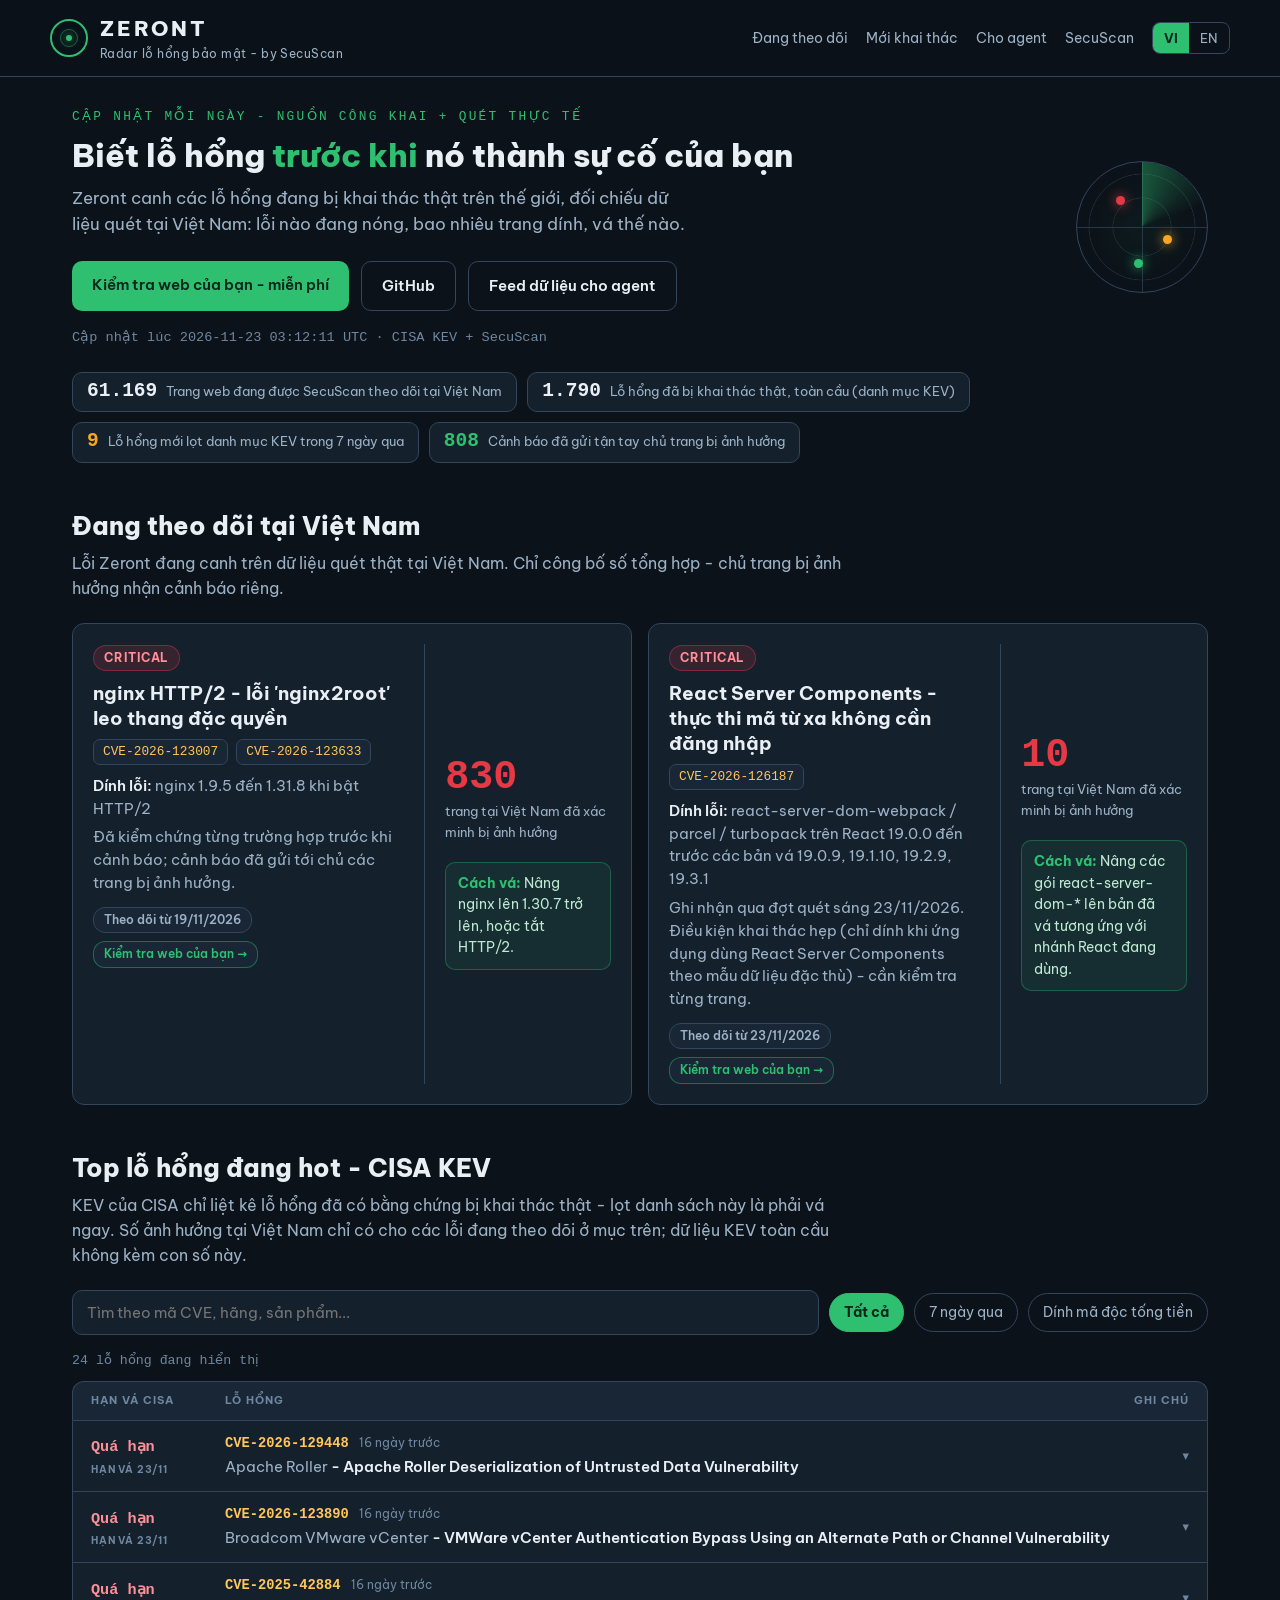
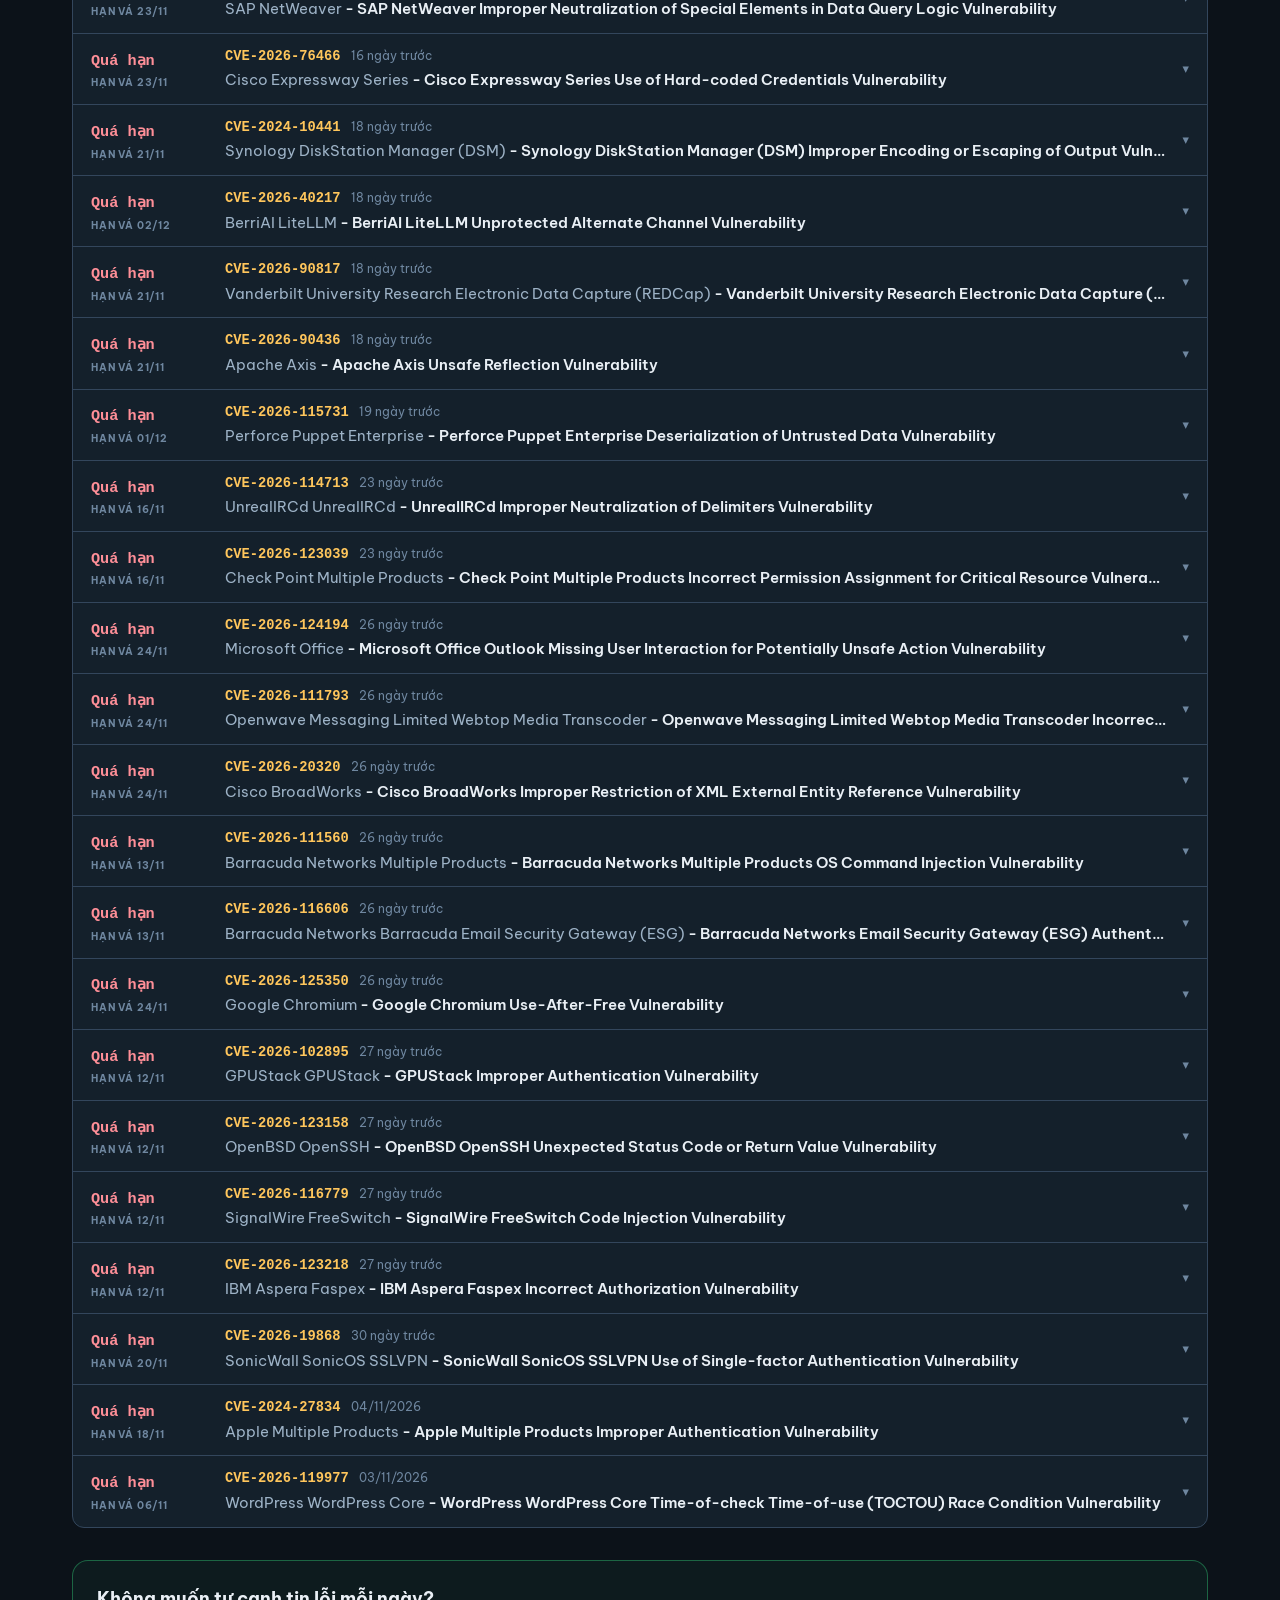
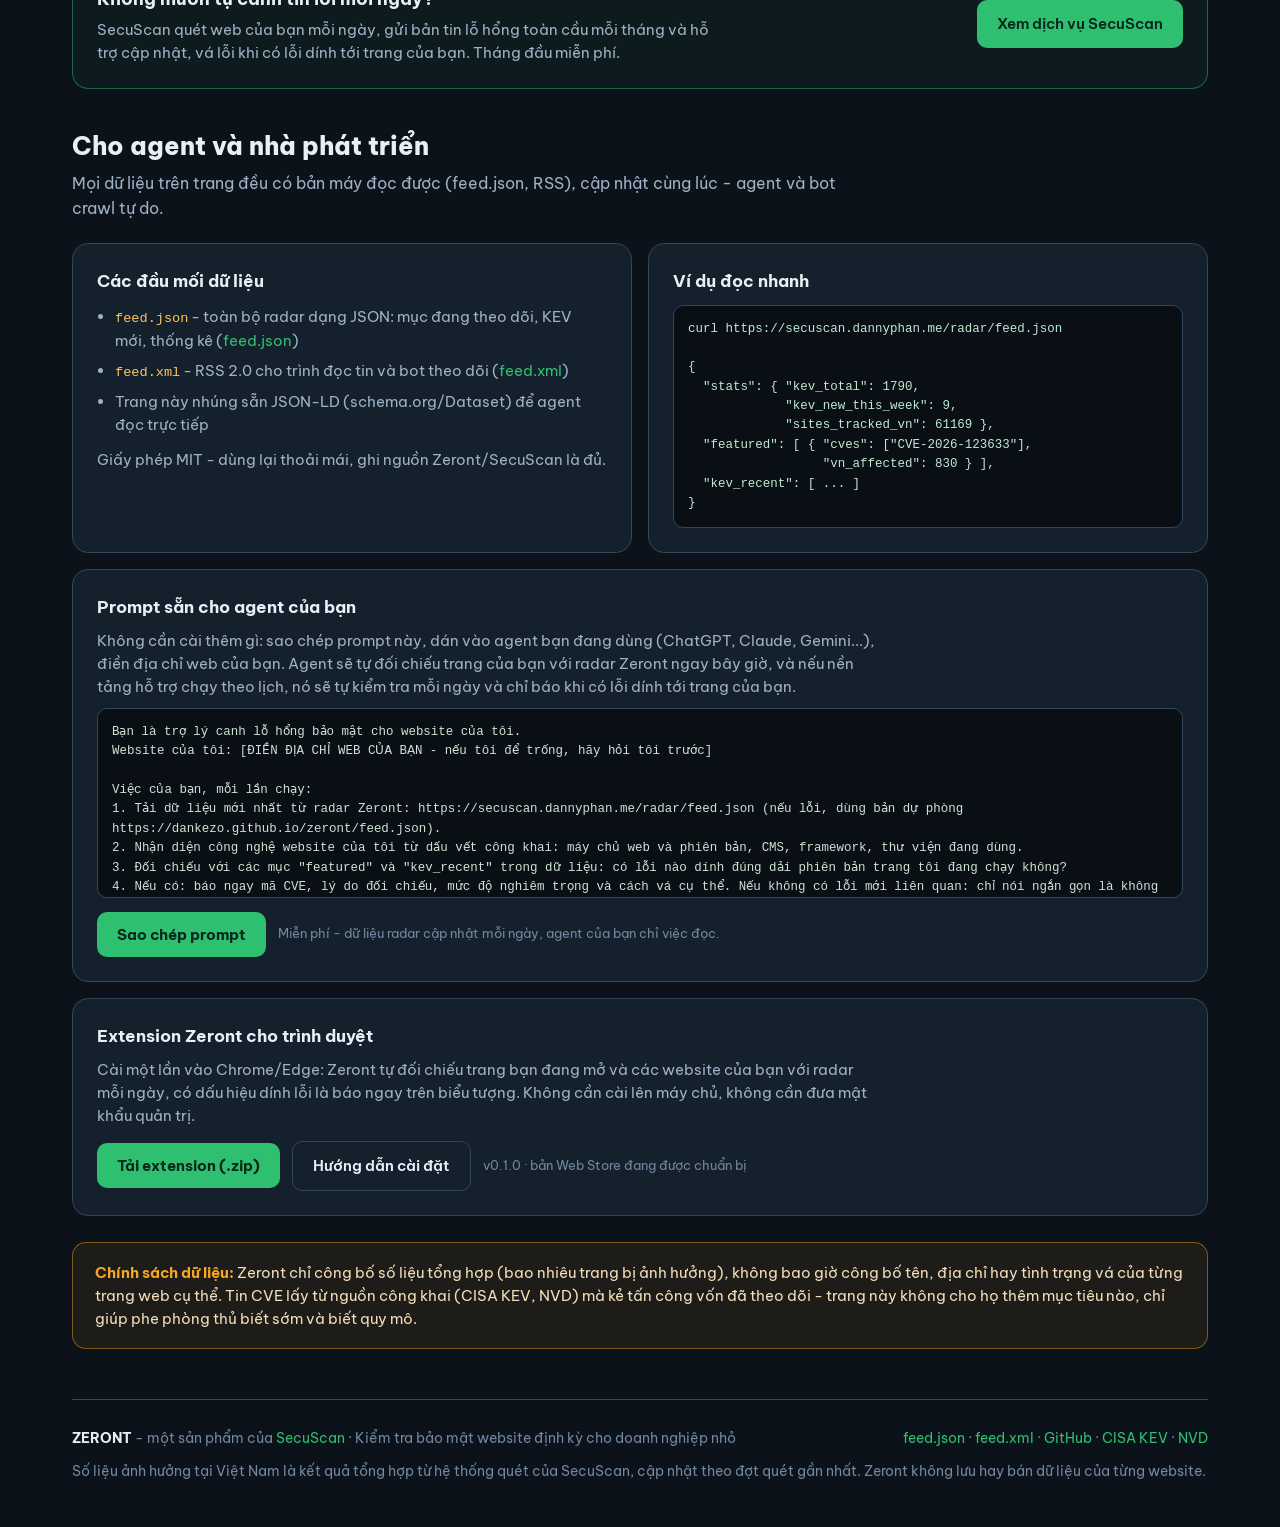
==== index.html @ d928e86e "Radar v3 (security-console redesign): slim hero + stat chips, KEV as one panel table with CISA due-d" ====
<!DOCTYPE html>
<html lang="vi">
<head>
<meta charset="UTF-8">
<meta name="viewport" content="width=device-width, initial-scale=1.0">
<title>Zeront - Radar lỗ hổng bảo mật | SecuScan</title>
<meta name="description" content="Radar lỗ hổng bảo mật: lỗi mới đang bị khai thác trên thế giới (CISA KEV), các lỗi đang theo dõi tại Việt Nam kèm số liệu ảnh hưởng tổng hợp và cách vá. Cập nhật hằng ngày.">
<link rel="alternate" type="application/json" title="Zeront feed (JSON)" href="feed.json">
<link rel="alternate" type="application/rss+xml" title="Zeront feed (RSS)" href="feed.xml">
<link rel="preconnect" href="https://fonts.googleapis.com">
<link href="https://fonts.googleapis.com/css2?family=Be+Vietnam+Pro:wght@400;500;600;700;800&display=swap" rel="stylesheet">
<script type="application/ld+json">
{"@context":"https://schema.org","@type":"Dataset","name":"Zeront Vulnerability Radar Feed","description":"Daily vulnerability radar: newly catalogued exploited vulnerabilities (CISA KEV) plus flaws tracked in Vietnam with aggregate-only impact figures. Individual websites are never named.","creator":{"@type":"Organization","name":"SecuScan","url":"https://secuscan.dannyphan.me/"},"distribution":[{"@type":"DataDownload","encodingFormat":"application/json","contentUrl":"feed.json"},{"@type":"DataDownload","encodingFormat":"application/rss+xml","contentUrl":"feed.xml"}],"license":"https://opensource.org/licenses/MIT"}
</script>
<style>
:root{
  --bg:#0c1219; --panel:#14202b; --panel2:#182635; --line:#33465c;
  --txt:#e9eff5; --mut:#9db2c6; --dim:#6f87a0;
  --green:#2fbf71; --amber:#f5a623; --red:#e63946;
  --mono:ui-monospace,'SF Mono',Consolas,monospace;
}
*{margin:0;padding:0;box-sizing:border-box}
html{scroll-behavior:smooth}
body{background:var(--bg);color:var(--txt);font-family:'Be Vietnam Pro',system-ui,sans-serif;line-height:1.55;-webkit-font-smoothing:antialiased}
a{color:var(--green);text-decoration:none}
a:hover{text-decoration:underline}
.wrap{max-width:1180px;margin:0 auto;padding:0 22px}
.mono{font-family:var(--mono)}

/* header */
header{border-bottom:1px solid var(--line);position:sticky;top:0;background:rgba(12,18,25,.92);backdrop-filter:blur(8px);z-index:20}
.hd{display:flex;align-items:center;justify-content:space-between;gap:16px;padding:13px 0}
.brand{display:flex;align-items:center;gap:12px;color:var(--txt)}
.brand:hover{text-decoration:none}
.mark{width:38px;height:38px;border-radius:50%;border:2px solid var(--green);position:relative;flex:none}
.mark::before{content:'';position:absolute;inset:8px;border:1px solid rgba(47,191,113,.45);border-radius:50%}
.mark::after{content:'';position:absolute;left:50%;top:50%;width:6px;height:6px;margin:-3px;border-radius:50%;background:var(--green);box-shadow:0 0 10px var(--green)}
.brand b{font-size:1.3rem;letter-spacing:.14em;font-weight:800}
.brand small{display:block;color:var(--mut);font-size:.72rem;letter-spacing:.04em}
.hd nav{display:flex;align-items:center;gap:18px;font-size:.9rem}
.hd nav a{color:var(--mut)}
.hd nav a:hover{color:var(--txt)}
.lang{display:flex;border:1px solid var(--line);border-radius:8px;overflow:hidden}
.lang button{background:transparent;border:0;color:var(--mut);font:inherit;font-size:.82rem;padding:5px 11px;cursor:pointer}
.lang button.on{background:var(--green);color:#06281a;font-weight:700}

/* hero */
.hero{display:grid;grid-template-columns:1.55fr auto;gap:34px;align-items:center;padding:30px 0 20px}
.kick{color:var(--green);font-family:var(--mono);font-size:.8rem;letter-spacing:.18em;text-transform:uppercase}
.hero h1{font-size:2rem;line-height:1.18;font-weight:800;margin:10px 0 10px}
.hero h1 .hl{color:var(--green)}
.hero p.sub{color:var(--mut);font-size:1.06rem;max-width:56ch}
.upd{margin-top:16px;color:var(--dim);font-size:.85rem;font-family:var(--mono)}
.cta{display:flex;gap:12px;margin-top:24px;flex-wrap:wrap}
.btn{display:inline-block;padding:12px 20px;border-radius:10px;font-weight:600;font-size:.95rem}
.btn.g{background:var(--green);color:#06281a}
.btn.o{border:1px solid var(--line);color:var(--txt)}
.btn:hover{text-decoration:none;filter:brightness(1.08)}
.radarbox{display:flex;justify-content:center}
.radar{width:132px;height:132px;border-radius:50%;border:1px solid var(--line);position:relative;background:
  radial-gradient(circle,transparent 31%,rgba(51,70,92,.55) 31.5%,transparent 32.5%),
  radial-gradient(circle,transparent 57%,rgba(51,70,92,.55) 57.5%,transparent 58.5%),
  radial-gradient(circle,rgba(47,191,113,.05),transparent 70%);overflow:hidden}
.radar::before{content:'';position:absolute;left:50%;top:0;bottom:0;width:1px;background:rgba(51,70,92,.7)}
.radar::after{content:'';position:absolute;top:50%;left:0;right:0;height:1px;background:rgba(51,70,92,.7)}
.sweep{position:absolute;inset:0;border-radius:50%;background:conic-gradient(from 0deg,rgba(47,191,113,.4),transparent 70deg);animation:spin 5.5s linear infinite}
@keyframes spin{to{transform:rotate(360deg)}}
.blip{position:absolute;width:9px;height:9px;border-radius:50%;background:var(--red);box-shadow:0 0 12px var(--red);animation:pulse 2.6s ease-in-out infinite}
.blip.b2{background:var(--amber);box-shadow:0 0 12px var(--amber);animation-delay:.8s}
.blip.b3{background:var(--green);box-shadow:0 0 12px var(--green);animation-delay:1.6s}
@keyframes pulse{0%,100%{opacity:.35}50%{opacity:1}}
@media (prefers-reduced-motion:reduce){.sweep,.blip{animation:none}}

/* stats */
.stats{display:flex;flex-wrap:wrap;gap:10px;padding:4px 0 6px}
.stat{background:var(--panel);border:1px solid var(--line);border-radius:10px;padding:9px 14px;display:flex;align-items:baseline;gap:9px}
.stat .n{font-family:var(--mono);font-size:1.22rem;font-weight:700;line-height:1}
.stat .l{color:var(--mut);font-size:.83rem}
.stat.hot .n{color:var(--red)} .stat.warn .n{color:var(--amber)} .stat.ok .n{color:var(--green)}

/* sections */
section{padding:38px 0 6px}
h2{font-size:1.55rem;font-weight:800;margin-bottom:6px}
.secsub{color:var(--mut);margin-bottom:22px;max-width:72ch}

/* featured cards */
.cards{display:grid;grid-template-columns:1fr 1fr;gap:16px}
.card{background:var(--panel);border:1px solid var(--line);border-radius:12px;padding:20px;display:grid;grid-template-columns:1.5fr .9fr;gap:20px}
.sev{display:inline-block;font-size:.72rem;font-weight:700;letter-spacing:.08em;text-transform:uppercase;padding:3px 10px;border-radius:20px;background:rgba(230,57,70,.16);color:#ff8f98;border:1px solid rgba(230,57,70,.4)}
.card h3{font-size:1.16rem;line-height:1.35;margin:10px 0 8px}
.cves{display:flex;gap:8px;flex-wrap:wrap;margin-bottom:10px}
.cves a{font-family:var(--mono);font-size:.8rem;background:var(--panel2);border:1px solid var(--line);padding:2px 9px;border-radius:7px;color:#ffc65c}
.card p{color:var(--mut);font-size:.92rem}
.card p b{color:var(--txt);font-weight:600}
.card .side{border-left:1px solid var(--line);padding-left:20px;display:flex;flex-direction:column;justify-content:center;gap:4px}
.card .big{font-family:var(--mono);font-size:2.5rem;font-weight:700;color:var(--red);line-height:1}
.card .biglab{color:var(--mut);font-size:.84rem}
.fixbox{margin-top:14px;background:rgba(47,191,113,.09);border:1px solid rgba(47,191,113,.35);border-radius:10px;padding:10px 12px;font-size:.87rem;color:#bfe9d2}
.fixbox b{color:var(--green)}

/* kev list */
.controls{display:flex;gap:10px;flex-wrap:wrap;align-items:center;margin-bottom:16px}
.controls input{flex:1;min-width:210px;background:var(--panel);border:1px solid var(--line);border-radius:10px;color:var(--txt);font:inherit;font-size:.93rem;padding:10px 14px}
.chip{border:1px solid var(--line);background:transparent;color:var(--mut);font:inherit;font-size:.85rem;padding:8px 14px;border-radius:20px;cursor:pointer}
.chip.on{background:var(--green);color:#06281a;border-color:var(--green);font-weight:700}
.rows{border:1px solid var(--line);border-radius:12px;overflow:hidden;background:var(--panel)}
.thead{display:grid;grid-template-columns:118px minmax(0,1fr) auto;gap:16px;padding:10px 18px;background:var(--panel2);border:1px solid var(--line);border-bottom:0;border-radius:12px 12px 0 0;color:var(--dim);font-size:.7rem;font-weight:700;letter-spacing:.09em;text-transform:uppercase}
.thead span{white-space:nowrap}
.thead + .rows{border-radius:0 0 12px 12px}
.row{padding:12px 18px;display:grid;grid-template-columns:118px minmax(0,1fr) auto;gap:16px;align-items:center;border-top:1px solid var(--line);cursor:pointer}
.row:first-child{border-top:0}
.row:hover{background:rgba(47,191,113,.03)}
.row.rw{box-shadow:inset 3px 0 0 var(--red)}
.urg{min-width:0}
.urg .d{font-family:var(--mono);font-weight:700;font-size:.95rem;white-space:nowrap;color:var(--mut)}
.urg .t{font-size:.64rem;font-weight:700;letter-spacing:.08em;text-transform:uppercase;color:var(--dim);margin-top:2px;white-space:nowrap}
.urg.over .d{color:#ff8f98}
.urg.soon .d{color:var(--amber)}
.row .main{min-width:0}
.row .idrow{display:flex;gap:10px;align-items:baseline}
.row .cid{font-family:var(--mono);font-weight:700;color:#ffc65c;font-size:.86rem;white-space:nowrap;text-decoration:none}
.row .cid:hover{text-decoration:underline}
.row .rel{color:var(--dim);font-size:.78rem;white-space:nowrap}
.row .name{color:var(--txt);font-size:.96rem;font-weight:600;white-space:nowrap;overflow:hidden;text-overflow:ellipsis;min-width:0;margin-top:1px}
.row .name .ven{color:var(--mut);font-weight:400}
.row .meta{text-align:right;font-size:.8rem;color:var(--mut);display:flex;gap:6px;align-items:center;justify-content:flex-end;flex-wrap:nowrap}
.chev{color:var(--dim);font-size:.8rem;transition:transform .18s}
.row.open .chev{transform:rotate(180deg)}
.row .det{display:none;grid-column:1/-1;border-top:1px dashed var(--line);padding:12px 0 4px;cursor:default}
.row.open .det{display:block}
.row .det p{color:var(--mut);font-size:.9rem;max-width:88ch}
.row .det .why{margin-top:8px;color:#f3ddba;font-size:.86rem}
.row .det .acts{margin-top:10px;display:flex;gap:10px;flex-wrap:wrap}
.srcbtn{display:inline-block;border:1px solid var(--line);border-radius:8px;padding:6px 12px;font-size:.83rem;color:var(--txt)}
.srcbtn:hover{border-color:var(--green);text-decoration:none}
.count{color:var(--dim);font-size:.83rem;font-family:var(--mono);margin:0 0 10px}
.cardmeta{display:flex;gap:8px;flex-wrap:wrap;margin-top:12px;align-items:center}
.tchip{font-size:.74rem;font-weight:600;padding:3px 10px;border-radius:12px;border:1px solid var(--line);color:var(--mut);background:var(--panel2)}
a.tchip{color:var(--green);border-color:rgba(47,191,113,.45);text-decoration:none}
a.tchip:hover{background:rgba(47,191,113,.1)}
.svc{margin-top:26px;border:1px solid rgba(47,191,113,.45);background:rgba(47,191,113,.06);border-radius:16px;padding:24px;display:flex;gap:20px;align-items:center;justify-content:space-between;flex-wrap:wrap}
.svc h3{font-size:1.1rem;margin-bottom:6px}
.svc p{color:var(--mut);font-size:.93rem;max-width:62ch}
.bdg{font-size:.7rem;font-weight:700;letter-spacing:.05em;padding:2px 8px;border-radius:12px;text-transform:uppercase}
.bdg.rw{background:rgba(230,57,70,.16);color:#ff8f98;border:1px solid rgba(230,57,70,.4)}
.bdg.due{background:var(--panel2);border:1px solid var(--line);color:var(--mut);font-family:var(--mono);text-transform:none;letter-spacing:0}
.empty{color:var(--dim);text-align:center;padding:26px;border:1px dashed var(--line);border-radius:12px}

/* agent section */
.agent{display:grid;grid-template-columns:1fr 1fr;gap:16px}
.agent>*{min-width:0}
.abox{background:var(--panel);border:1px solid var(--line);border-radius:16px;padding:24px;min-width:0}
.abox pre{max-width:100%}
.abox h3{font-size:1.08rem;margin-bottom:10px}
.abox p,.abox li{color:var(--mut);font-size:.93rem}
.abox ul{margin:10px 0 0 18px}
.abox li{margin-bottom:7px}
pre{background:#0a0f16;border:1px solid var(--line);border-radius:10px;padding:14px;font-family:var(--mono);font-size:.78rem;overflow-x:auto;color:#bfe9d2;margin-top:10px}
.ep{font-family:var(--mono);font-size:.85rem;color:#ffc65c}

.promptbox{margin-top:16px;background:var(--panel);border:1px solid var(--line);border-radius:16px;padding:24px}
.promptbox h3{font-size:1.08rem;margin-bottom:8px}
.promptbox p{color:var(--mut);font-size:.93rem;max-width:78ch}
.promptbox pre{max-height:190px;overflow-y:auto;white-space:pre-wrap;color:#cfe3d4}
.copyrow{display:flex;gap:12px;align-items:center;margin-top:14px;flex-wrap:wrap}
.copybtn{background:var(--green);color:#06281a;border:0;font:inherit;font-weight:700;font-size:.93rem;padding:11px 20px;border-radius:10px;cursor:pointer}
.copybtn:hover{filter:brightness(1.08)}
.copynote{color:var(--dim);font-size:.83rem}

.policy{margin-top:26px;border:1px solid rgba(245,166,35,.45);background:rgba(245,166,35,.07);border-radius:14px;padding:18px 22px;color:#f3ddba;font-size:.93rem}
.policy b{color:var(--amber)}

footer{border-top:1px solid var(--line);margin-top:44px;padding:28px 0 40px;color:var(--dim);font-size:.87rem}
.ft{display:flex;justify-content:space-between;gap:20px;flex-wrap:wrap}

@media (max-width:900px){
  .hero{grid-template-columns:1fr;padding-top:36px}
  .radarbox{order:-1}.radar{width:104px;height:104px}
  .hero h1{font-size:2rem}
  .stats{grid-template-columns:1fr 1fr}
  .cards{grid-template-columns:1fr}
  .card{grid-template-columns:1fr}
  .card .side{border-left:0;border-top:1px solid var(--line);padding:14px 0 0}
  .agent{grid-template-columns:1fr}
  .thead{display:none}
  .row{grid-template-columns:102px minmax(0,1fr);grid-template-areas:'urg main' 'urg meta' 'det det';row-gap:5px}
  .row .urg{grid-area:urg}
  .row .main{grid-area:main}
  .row .meta{grid-area:meta;justify-content:flex-start}
  .row .det{grid-area:det}
  .row .name{white-space:normal;display:-webkit-box;-webkit-line-clamp:2;-webkit-box-orient:vertical}
  .urg .d{font-size:.85rem}
  .svc{flex-direction:column;align-items:flex-start}
  .hd nav a{display:none}
  .hd nav{gap:0}
  .brand small{white-space:nowrap}
}
</style>
</head>
<body>
<header>
  <div class="wrap hd">
    <a class="brand" href="./"><span class="mark"></span><span><b>ZERONT</b><small data-vi="Radar lỗ hổng bảo mật - by SecuScan" data-en="Vulnerability radar - by SecuScan">Radar lỗ hổng bảo mật - by SecuScan</small></span></a>
    <nav>
      <a href="#tracked" data-vi="Đang theo dõi" data-en="Tracked">Đang theo dõi</a>
      <a href="#kev" data-vi="Mới khai thác" data-en="Newly exploited">Mới khai thác</a>
      <a href="#agents" class="hideS" data-vi="Cho agent" data-en="For agents">Cho agent</a>
      <a href="https://secuscan.dannyphan.me/" data-vi="SecuScan" data-en="SecuScan">SecuScan</a>
      <span class="lang"><button id="lv" class="on">VI</button><button id="le">EN</button></span>
    </nav>
  </div>
</header>

<div class="wrap">
  <div class="hero">
    <div>
      <div class="kick" data-vi="Cập nhật mỗi ngày - Nguồn công khai + quét thực tế" data-en="Updated daily - Public sources + real scans">Cập nhật mỗi ngày - Nguồn công khai + quét thực tế</div>
      <h1 data-vi="Biết lỗ hổng <span class='hl'>trước khi</span> nó thành sự cố của bạn" data-en="Know the flaw <span class='hl'>before</span> it becomes your incident">Biết lỗ hổng <span class="hl">trước khi</span> nó thành sự cố của bạn</h1>
      <p class="sub" data-vi="Zeront canh các lỗ hổng đang bị khai thác thật trên thế giới, đối chiếu dữ liệu quét tại Việt Nam: lỗi nào đang nóng, bao nhiêu trang dính, vá thế nào." data-en="Zeront watches vulnerabilities being exploited in the wild, cross-checked against scan data in Vietnam: which flaws are hot, how many sites are hit, and how to fix them.">Zeront canh các lỗ hổng đang bị khai thác thật trên thế giới, đối chiếu dữ liệu quét tại Việt Nam: lỗi nào đang nóng, bao nhiêu trang dính, vá thế nào.</p>
      <div class="cta">
        <a class="btn g" href="https://secuscan.dannyphan.me/#quickcheck" data-vi="Kiểm tra web của bạn - miễn phí" data-en="Check your website - free">Kiểm tra web của bạn - miễn phí</a>
        <a class="btn o" href="https://github.com/dankezo/zeront" target="_blank" rel="noopener">GitHub</a>
        <a class="btn o" href="#agents" data-vi="Feed dữ liệu cho agent" data-en="Data feed for agents">Feed dữ liệu cho agent</a>
      </div>
      <div class="upd" id="upd"></div>
    </div>
    <div class="radarbox"><div class="radar"><div class="sweep"></div><span class="blip" style="left:30%;top:26%"></span><span class="blip b2" style="left:66%;top:56%"></span><span class="blip b3" style="left:44%;top:74%"></span></div></div>
  </div>

  <div class="stats" id="stats"></div>

  <section id="tracked">
    <h2 data-vi="Đang theo dõi tại Việt Nam" data-en="Tracked in Vietnam">Đang theo dõi tại Việt Nam</h2>
    <p class="secsub" data-vi="Lỗi Zeront đang canh trên dữ liệu quét thật tại Việt Nam. Chỉ công bố số tổng hợp - chủ trang bị ảnh hưởng nhận cảnh báo riêng." data-en="Flaws watched against real scan data in Vietnam. Aggregates only - affected owners are warned privately.">Lỗi Zeront đang canh trên dữ liệu quét thật tại Việt Nam. Chỉ công bố số tổng hợp - chủ trang bị ảnh hưởng nhận cảnh báo riêng.</p>
    <div class="cards" id="cards"></div>
  </section>

  <section id="kev">
    <h2 data-vi="Top lỗ hổng đang hot - CISA KEV" data-en="Hot flaws right now - CISA KEV">Top lỗ hổng đang hot - CISA KEV</h2>
    <p class="secsub" data-vi="KEV của CISA chỉ liệt kê lỗ hổng đã có bằng chứng bị khai thác thật - lọt danh sách này là phải vá ngay. Số ảnh hưởng tại Việt Nam chỉ có cho các lỗi đang theo dõi ở mục trên; dữ liệu KEV toàn cầu không kèm con số này." data-en="CISA's KEV lists only flaws with proven in-the-wild exploitation - landing here means patch now. Vietnam impact counts exist only for the tracked flaws above; global KEV data carries no such figures.">KEV của CISA chỉ liệt kê lỗ hổng đã có bằng chứng bị khai thác thật - lọt danh sách này là phải vá ngay. Số ảnh hưởng tại Việt Nam chỉ có cho các lỗi đang theo dõi ở mục trên; dữ liệu KEV toàn cầu không kèm con số này.</p>
    <div class="controls">
      <input id="q" type="search" placeholder="Tìm theo mã CVE, hãng, sản phẩm...">
      <button class="chip on" data-f="all" data-vi="Tất cả" data-en="All">Tất cả</button>
      <button class="chip" data-f="week" data-vi="7 ngày qua" data-en="Last 7 days">7 ngày qua</button>
      <button class="chip" data-f="rw" data-vi="Dính mã độc tống tiền" data-en="Ransomware-linked">Dính mã độc tống tiền</button>
    </div>
    <div class="count" id="count"></div>
    <div class="thead"><span data-vi="Hạn vá CISA" data-en="CISA due">Hạn vá CISA</span><span data-vi="Lỗ hổng" data-en="Vulnerability">Lỗ hổng</span><span data-vi="Ghi chú" data-en="Notes">Ghi chú</span></div>
    <div class="rows" id="rows"></div>
  </section>

  <div class="svc">
    <div>
      <h3 data-vi="Không muốn tự canh tin lỗi mỗi ngày?" data-en="Rather not watch vuln news yourself?">Không muốn tự canh tin lỗi mỗi ngày?</h3>
      <p data-vi="SecuScan quét web của bạn mỗi ngày, gửi bản tin lỗ hổng toàn cầu mỗi tháng và hỗ trợ cập nhật, vá lỗi khi có lỗi dính tới trang của bạn. Tháng đầu miễn phí." data-en="SecuScan scans your site daily, sends a monthly global vulnerability digest, and helps you update and patch when a flaw matches your site. First month free.">SecuScan quét web của bạn mỗi ngày, gửi bản tin lỗ hổng toàn cầu mỗi tháng và hỗ trợ cập nhật, vá lỗi khi có lỗi dính tới trang của bạn. Tháng đầu miễn phí.</p>
    </div>
    <a class="btn g" href="https://secuscan.dannyphan.me/#pricing" data-vi="Xem dịch vụ SecuScan" data-en="See the SecuScan service">Xem dịch vụ SecuScan</a>
  </div>

  <section id="agents">
    <h2 data-vi="Cho agent và nhà phát triển" data-en="For agents and developers">Cho agent và nhà phát triển</h2>
    <p class="secsub" data-vi="Mọi dữ liệu trên trang đều có bản máy đọc được (feed.json, RSS), cập nhật cùng lúc - agent và bot crawl tự do." data-en="Everything here has a machine-readable twin (feed.json, RSS), refreshed at the same time - agents and bots may crawl freely.">Mọi dữ liệu trên trang đều có bản máy đọc được (feed.json, RSS), cập nhật cùng lúc - agent và bot crawl tự do.</p>
    <div class="agent">
      <div class="abox">
        <h3 data-vi="Các đầu mối dữ liệu" data-en="Endpoints">Các đầu mối dữ liệu</h3>
        <ul>
          <li><span class="ep">feed.json</span> - <span data-vi="toàn bộ radar dạng JSON: mục đang theo dõi, KEV mới, thống kê" data-en="the full radar as JSON: tracked items, new KEV entries, stats">toàn bộ radar dạng JSON: mục đang theo dõi, KEV mới, thống kê</span> (<a href="feed.json">feed.json</a>)</li>
          <li><span class="ep">feed.xml</span> - <span data-vi="RSS 2.0 cho trình đọc tin và bot theo dõi" data-en="RSS 2.0 for readers and monitoring bots">RSS 2.0 cho trình đọc tin và bot theo dõi</span> (<a href="feed.xml">feed.xml</a>)</li>
          <li><span data-vi="Trang này nhúng sẵn" data-en="This page embeds">Trang này nhúng sẵn</span> JSON-LD (schema.org/Dataset) <span data-vi="để agent đọc trực tiếp" data-en="for direct agent reading">để agent đọc trực tiếp</span></li>
        </ul>
        <p style="margin-top:12px" data-vi="Giấy phép MIT - dùng lại thoải mái, ghi nguồn Zeront/SecuScan là đủ." data-en="MIT licensed - reuse freely, crediting Zeront/SecuScan is enough.">Giấy phép MIT - dùng lại thoải mái, ghi nguồn Zeront/SecuScan là đủ.</p>
      </div>
      <div class="abox">
        <h3 data-vi="Ví dụ đọc nhanh" data-en="Quick example">Ví dụ đọc nhanh</h3>
        <pre>curl https://secuscan.dannyphan.me/radar/feed.json

{
  "stats": { "kev_total": 1790,
             "kev_new_this_week": 9,
             "sites_tracked_vn": 61169 },
  "featured": [ { "cves": ["CVE-2026-123633"],
                  "vn_affected": 830 } ],
  "kev_recent": [ ... ]
}</pre>
      </div>
    </div>
    <div class="promptbox">
      <h3 data-vi="Prompt sẵn cho agent của bạn" data-en="Ready-made prompt for your agent">Prompt sẵn cho agent của bạn</h3>
      <p data-vi="Không cần cài thêm gì: sao chép prompt này, dán vào agent bạn đang dùng (ChatGPT, Claude, Gemini...), điền địa chỉ web của bạn. Agent sẽ tự đối chiếu trang của bạn với radar Zeront ngay bây giờ, và nếu nền tảng hỗ trợ chạy theo lịch, nó sẽ tự kiểm tra mỗi ngày và chỉ báo khi có lỗi dính tới trang của bạn." data-en="Nothing to install: copy this prompt, paste it into the agent you already use (ChatGPT, Claude, Gemini...), and fill in your website address. The agent will check your site against the Zeront radar right away, and if its platform supports scheduling, it will re-check daily and only speak up when a flaw matches your site.">Không cần cài thêm gì: sao chép prompt này, dán vào agent bạn đang dùng (ChatGPT, Claude, Gemini...), điền địa chỉ web của bạn. Agent sẽ tự đối chiếu trang của bạn với radar Zeront ngay bây giờ, và nếu nền tảng hỗ trợ chạy theo lịch, nó sẽ tự kiểm tra mỗi ngày và chỉ báo khi có lỗi dính tới trang của bạn.</p>
      <pre id="promptPrev"></pre>
      <div class="copyrow">
        <button class="copybtn" id="copyBtn" data-vi="Sao chép prompt" data-en="Copy the prompt">Sao chép prompt</button>
        <span class="copynote" id="copyNote" data-vi="Miễn phí - dữ liệu radar cập nhật mỗi ngày, agent của bạn chỉ việc đọc." data-en="Free - the radar data updates daily, your agent just reads it.">Miễn phí - dữ liệu radar cập nhật mỗi ngày, agent của bạn chỉ việc đọc.</span>
      </div>
    </div>
    <div class="promptbox">
      <h3 data-vi="Extension Zeront cho trình duyệt" data-en="Zeront browser extension">Extension Zeront cho trình duyệt</h3>
      <p data-vi="Cài một lần vào Chrome/Edge: Zeront tự đối chiếu trang bạn đang mở và các website của bạn với radar mỗi ngày, có dấu hiệu dính lỗi là báo ngay trên biểu tượng. Không cần cài lên máy chủ, không cần đưa mật khẩu quản trị." data-en="Install once into Chrome/Edge: Zeront cross-checks the page you are viewing and your own websites against the radar daily, and badges its icon the moment something matches. Nothing to install on a server, no admin password needed.">Cài một lần vào Chrome/Edge: Zeront tự đối chiếu trang bạn đang mở và các website của bạn với radar mỗi ngày, có dấu hiệu dính lỗi là báo ngay trên biểu tượng. Không cần cài lên máy chủ, không cần đưa mật khẩu quản trị.</p>
      <div class="copyrow">
        <a class="copybtn" style="text-decoration:none" href="https://github.com/dankezo/zeront/releases/download/v0.1.0/zeront-extension-v0.1.0.zip" data-vi="Tải extension (.zip)" data-en="Download the extension (.zip)">Tải extension (.zip)</a>
        <a class="btn o" href="extension.html" data-vi="Hướng dẫn cài đặt" data-en="Install guide">Hướng dẫn cài đặt</a>
        <span class="copynote">v0.1.0 · <span data-vi="bản Web Store đang được chuẩn bị" data-en="Web Store listing in preparation">bản Web Store đang được chuẩn bị</span></span>
      </div>
    </div>
    <div class="policy"><b data-vi="Chính sách dữ liệu:" data-en="Data policy:">Chính sách dữ liệu:</b> <span data-vi="Zeront chỉ công bố số liệu tổng hợp (bao nhiêu trang bị ảnh hưởng), không bao giờ công bố tên, địa chỉ hay tình trạng vá của từng trang web cụ thể. Tin CVE lấy từ nguồn công khai (CISA KEV, NVD) mà kẻ tấn công vốn đã theo dõi - trang này không cho họ thêm mục tiêu nào, chỉ giúp phe phòng thủ biết sớm và biết quy mô." data-en="Zeront publishes aggregate figures only (how many sites are affected), never the name, address or patch status of any individual website. CVE intel comes from public sources (CISA KEV, NVD) that attackers already monitor - this page gives them no new targets, it only helps defenders learn earlier and know the scale.">Zeront chỉ công bố số liệu tổng hợp (bao nhiêu trang bị ảnh hưởng), không bao giờ công bố tên, địa chỉ hay tình trạng vá của từng trang web cụ thể. Tin CVE lấy từ nguồn công khai (CISA KEV, NVD) mà kẻ tấn công vốn đã theo dõi - trang này không cho họ thêm mục tiêu nào, chỉ giúp phe phòng thủ biết sớm và biết quy mô.</span></div>
  </section>

  <footer>
    <div class="ft">
      <div><b style="color:var(--txt)">ZERONT</b> - <span data-vi="một sản phẩm của" data-en="a product by">một sản phẩm của</span> <a href="https://secuscan.dannyphan.me/">SecuScan</a> · <span data-vi="Kiểm tra bảo mật website định kỳ cho doanh nghiệp nhỏ" data-en="Recurring website security checks for small businesses">Kiểm tra bảo mật website định kỳ cho doanh nghiệp nhỏ</span></div>
      <div><a href="feed.json">feed.json</a> · <a href="feed.xml">feed.xml</a> · <a href="https://github.com/dankezo/zeront" target="_blank" rel="noopener">GitHub</a> · <a href="https://www.cisa.gov/known-exploited-vulnerabilities-catalog" target="_blank" rel="noopener">CISA KEV</a> · <a href="https://nvd.nist.gov/" target="_blank" rel="noopener">NVD</a></div>
    </div>
    <div style="margin-top:12px" data-vi="Số liệu ảnh hưởng tại Việt Nam là kết quả tổng hợp từ hệ thống quét của SecuScan, cập nhật theo đợt quét gần nhất. Zeront không lưu hay bán dữ liệu của từng website." data-en="Vietnam impact figures are aggregates from SecuScan's scanning system, refreshed with the latest scan round. Zeront does not store or sell per-website data.">Số liệu ảnh hưởng tại Việt Nam là kết quả tổng hợp từ hệ thống quét của SecuScan, cập nhật theo đợt quét gần nhất. Zeront không lưu hay bán dữ liệu của từng website.</div>
  </footer>
</div>

<script src="data.js"></script>
<script>
var D = window.ZERONT_DATA || {stats:{},featured:[],kev_recent:[]};
var lang = 'vi';
var fmt = function(n){ return (n===null||n===undefined) ? '-' : Number(n).toLocaleString('vi-VN'); };
var T = {
  vi:{upd:'Cập nhật lúc', tracked:'trang tại Việt Nam đã xác minh bị ảnh hưởng', fix:'Cách vá:', stats:[
    ['sites_tracked_vn','Trang web đang được SecuScan theo dõi tại Việt Nam',''],
    ['kev_total','Lỗ hổng đã bị khai thác thật, toàn cầu (danh mục KEV)',''],
    ['kev_new_this_week','Lỗ hổng mới lọt danh mục KEV trong 7 ngày qua','warn'],
    ['warnings_sent','Cảnh báo đã gửi tận tay chủ trang bị ảnh hưởng','ok']],
    due:'Hạn vá (CISA)', rw:'Mã độc tống tiền', empty:'Không có mục nào khớp bộ lọc.', ph:'Tìm theo mã CVE, hãng, sản phẩm...', since:'Theo dõi từ', check:'Kiểm tra web của bạn', why:'Vì sao có trong danh sách: CISA xác nhận lỗ hổng này đã bị khai thác thật ngoài đời - không phải lỗi lý thuyết.', src:'Hồ sơ CVE đầy đủ', cnt:'{n} lỗ hổng đang hiển thị', dueT:'Hạn vá'},
  en:{upd:'Updated', tracked:'verified affected websites in Vietnam', fix:'Fix:', stats:[
    ['sites_tracked_vn','Websites tracked by SecuScan in Vietnam',''],
    ['kev_total','Vulnerabilities exploited in the wild, worldwide (KEV catalog)',''],
    ['kev_new_this_week','New KEV additions in the last 7 days','warn'],
    ['warnings_sent','Warnings delivered to affected site owners','ok']],
    due:'CISA due date', rw:'Ransomware', empty:'No entries match this filter.', ph:'Search by CVE id, vendor, product...', since:'Tracked since', check:'Check your website', why:'Why it is listed: CISA has confirmed this flaw is exploited in the wild - not a theoretical issue.', src:'Full CVE record', cnt:'Showing {n} flaws', dueT:'Due'}
};
function renderStats(){
  document.getElementById('stats').innerHTML = T[lang].stats.map(function(s){
    return '<div class="stat '+s[2]+'"><div class="n">'+fmt(D.stats[s[0]])+'</div><div class="l">'+s[1]+'</div></div>';
  }).join('');
}
function renderCards(){
  document.getElementById('cards').innerHTML = D.featured.map(function(f){
    var title = lang==='vi' ? f.title_vi : f.title_en;
    var aff = lang==='vi' ? f.affected_vi : f.affected_en;
    var st = lang==='vi' ? f.status_vi : f.status_en;
    var fx = lang==='vi' ? f.fix_vi : f.fix_en;
    var cves = f.cves.map(function(c){ return '<a href="https://www.cve.org/CVERecord?id='+c+'" target="_blank" rel="noopener">'+c+'</a>'; }).join('');
    var since = f.tracked_since ? f.tracked_since.split('-').reverse().join('/') : '';
    return '<article class="card"><div><span class="sev">'+f.severity+'</span><h3>'+title+'</h3><div class="cves">'+cves+'</div>'
      + '<p><b>'+(lang==='vi'?'Dính lỗi: ':'Affected: ')+'</b>'+aff+'</p><p style="margin-top:6px">'+st+'</p>'
      + '<div class="cardmeta"><span class="tchip">'+T[lang].since+' '+since+'</span><a class="tchip" href="https://secuscan.dannyphan.me/kiem-tra/">'+T[lang].check+' →</a></div></div>'
      + '<div class="side"><div class="big">'+fmt(f.vn_affected)+'</div><div class="biglab">'+T[lang].tracked+'</div>'
      + '<div class="fixbox"><b>'+T[lang].fix+'</b> '+fx+'</div></div></article>';
  }).join('');
}
var filter='all', query='';
function renderRows(){
  var weekAgo = new Date(Date.now()-7*864e5).toISOString().slice(0,10);
  var list = D.kev_recent.filter(function(v){
    if(filter==='week' && v.added < weekAgo) return false;
    if(filter==='rw' && v.ransomware!=='Known') return false;
    if(query){ var hay=(v.cve+' '+v.vendor+' '+v.product+' '+v.name).toLowerCase(); if(hay.indexOf(query)<0) return false; }
    return true;
  });
  document.getElementById('count').textContent = T[lang].cnt.replace('{n}', list.length);
  document.getElementById('rows').innerHTML = list.length ? list.map(function(v){
    var rw = v.ransomware==='Known' ? '<span class="bdg rw">'+T[lang].rw+'</span>' : '';
    var full = v.vendor+' '+v.product+' - '+v.name;
    var u = dueInfo(v.due);
    var desc = esc(v.desc || ''); if((v.desc || '').length >= 248) desc += '…';
    return '<div class="row'+(v.ransomware==='Known'?' rw':'')+'"><span class="urg '+u.cls+'"><span class="d">'+u.big+'</span><div class="t">'+T[lang].dueT+' '+u.dm+'</div></span>'
      + '<span class="main"><span class="idrow"><a class="cid" href="'+v.link+'" target="_blank" rel="noopener">'+v.cve+'</a><span class="rel">'+relTime(v.added)+'</span></span>'
      + '<div class="name" title="'+esc(full)+'"><span class="ven">'+esc(v.vendor+' '+v.product)+'</span> - '+esc(v.name)+'</div></span>'
      + '<span class="meta">'+rw+'<span class="chev">▾</span></span>'
      + '<span class="det"><p>'+desc+'</p><p class="why">'+T[lang].why+'</p>'
      + '<div class="acts"><a class="srcbtn" href="'+v.link+'" target="_blank" rel="noopener">'+T[lang].src+' ↗</a><span class="bdg due">'+T[lang].due+': '+v.due+'</span></div></span></div>';
  }).join('') : '<div class="empty">'+T[lang].empty+'</div>';
}
function esc(s){ return String(s == null ? '' : s).replace(/&/g,'&amp;').replace(/</g,'&lt;').replace(/"/g,'&quot;'); }
function dayDiff(iso){ var t = new Date(); var today = Date.UTC(t.getFullYear(), t.getMonth(), t.getDate()); var p = iso.split('-'); var d = Date.UTC(+p[0], +p[1]-1, +p[2]); return Math.round((d - today)/864e5); }
function relTime(iso){
  var n = -dayDiff(iso);
  if(n <= 0) return lang==='vi' ? 'hôm nay' : 'today';
  if(n === 1) return lang==='vi' ? 'hôm qua' : 'yesterday';
  if(n <= 30) return lang==='vi' ? n+' ngày trước' : n+' days ago';
  var p = iso.split('-'); return p[2]+'/'+p[1]+'/'+p[0];
}
function dueInfo(iso){
  var days = dayDiff(iso); var p = iso.split('-'); var dm = p[2]+'/'+p[1];
  if(days < 0) return { big: lang==='vi' ? 'Quá hạn' : 'Overdue', cls: 'over', dm: dm };
  if(days === 0) return { big: lang==='vi' ? 'Hôm nay' : 'Due today', cls: 'over', dm: dm };
  if(days <= 3) return { big: lang==='vi' ? 'Còn '+days+' ngày' : days+'d left', cls: 'soon', dm: dm };
  return { big: lang==='vi' ? 'Còn '+days+' ngày' : days+'d left', cls: '', dm: dm };
}
document.getElementById('rows').addEventListener('click', function(e){
  if(e.target.closest('a')) return;
  var row = e.target.closest('.row'); if(!row) return;
  var was = row.classList.contains('open');
  document.querySelectorAll('#rows .row.open').forEach(function(r){ r.classList.remove('open'); });
  if(!was) row.classList.add('open');
});
function renderUpd(){
  var g = (D.generated_at||'').replace('T',' ').replace('Z',' UTC');
  document.getElementById('upd').textContent = T[lang].upd + ' ' + g + ' · CISA KEV + SecuScan';
  document.getElementById('q').placeholder = T[lang].ph;
}
var PROMPTS = {
vi: [
'Bạn là trợ lý canh lỗ hổng bảo mật cho website của tôi.',
'Website của tôi: [ĐIỀN ĐỊA CHỈ WEB CỦA BẠN - nếu tôi để trống, hãy hỏi tôi trước]',
'',
'Việc của bạn, mỗi lần chạy:',
'1. Tải dữ liệu mới nhất từ radar Zeront: https://secuscan.dannyphan.me/radar/feed.json (nếu lỗi, dùng bản dự phòng https://dankezo.github.io/zeront/feed.json).',
'2. Nhận diện công nghệ website của tôi từ dấu vết công khai: máy chủ web và phiên bản, CMS, framework, thư viện đang dùng.',
'3. Đối chiếu với các mục "featured" và "kev_recent" trong dữ liệu: có lỗi nào dính đúng dải phiên bản trang tôi đang chạy không?',
'4. Nếu có: báo ngay mã CVE, lý do đối chiếu, mức độ nghiêm trọng và cách vá cụ thể. Nếu không có lỗi mới liên quan: chỉ nói ngắn gọn là không có gì mới.',
'5. Chỉ cảnh báo khi đối chiếu chắc chắn. Không suy đoán, không báo động giả.',
'',
'Ngay bây giờ: chạy kiểm tra lần đầu và báo kết quả cho tôi. Sau đó, nếu nền tảng của bạn hỗ trợ chạy theo lịch, hãy đề xuất đặt lịch kiểm tra mỗi ngày một lần vào buổi sáng, và chỉ làm phiền tôi khi có lỗi dính tới website của tôi.'
].join('\n'),
en: [
'You are the security-vulnerability watcher for my website.',
'My website: [FILL IN YOUR WEBSITE ADDRESS - if I leave this blank, ask me first]',
'',
'Your job, on every run:',
'1. Fetch the latest data from the Zeront radar: https://secuscan.dannyphan.me/radar/feed.json (fallback: https://dankezo.github.io/zeront/feed.json).',
'2. Identify my website technology from public fingerprints: web server and version, CMS, frameworks, libraries in use.',
'3. Cross-check the "featured" and "kev_recent" items in the data: does any flaw affect the exact version range my site runs?',
'4. If yes: report the CVE id, the matching evidence, severity, and the concrete fix. If nothing new matches: say briefly that there is nothing new.',
'5. Warn only on a confident match. No guessing, no false alarms.',
'',
'Right now: run the first check and report back. Afterwards, if your platform supports scheduled runs, propose a daily morning check and only interrupt me when a flaw matches my website.'
].join('\n')};
function renderPrompt(){ document.getElementById('promptPrev').textContent = PROMPTS[lang]; }
document.getElementById('copyBtn').addEventListener('click', function(){
  var btn = document.getElementById('copyBtn');
  var done = function(){ var old = btn.textContent; btn.textContent = (lang==='vi' ? 'Đã sao chép' : 'Copied'); setTimeout(function(){ btn.textContent = old; }, 2000); };
  if (navigator.clipboard && navigator.clipboard.writeText) { navigator.clipboard.writeText(PROMPTS[lang]).then(done).catch(function(){ fallbackCopy(); done(); }); }
  else { fallbackCopy(); done(); }
  function fallbackCopy(){
    var ta = document.createElement('textarea');
    ta.value = PROMPTS[lang]; ta.style.position = 'fixed'; ta.style.opacity = '0';
    document.body.appendChild(ta); ta.select();
    try { document.execCommand('copy'); } catch(e) {}
    document.body.removeChild(ta);
  }
});
function renderAll(){ renderStats(); renderCards(); renderRows(); renderUpd(); renderPrompt(); }
document.querySelectorAll('.chip').forEach(function(c){
  c.addEventListener('click', function(){
    document.querySelectorAll('.chip').forEach(function(x){x.classList.remove('on');});
    c.classList.add('on'); filter=c.dataset.f; renderRows();
  });
});
document.getElementById('q').addEventListener('input', function(e){ query=e.target.value.toLowerCase(); renderRows(); });
function setLang(l){
  lang=l;
  document.getElementById('lv').classList.toggle('on', l==='vi');
  document.getElementById('le').classList.toggle('on', l==='en');
  document.querySelectorAll('[data-vi]').forEach(function(el){
    el.innerHTML = l==='vi' ? el.dataset.vi : el.dataset.en;
  });
  document.documentElement.lang = l;
  renderAll();
}
document.getElementById('lv').addEventListener('click', function(){ setLang('vi'); });
document.getElementById('le').addEventListener('click', function(){ setLang('en'); });
renderAll();
</script>
</body>
</html>
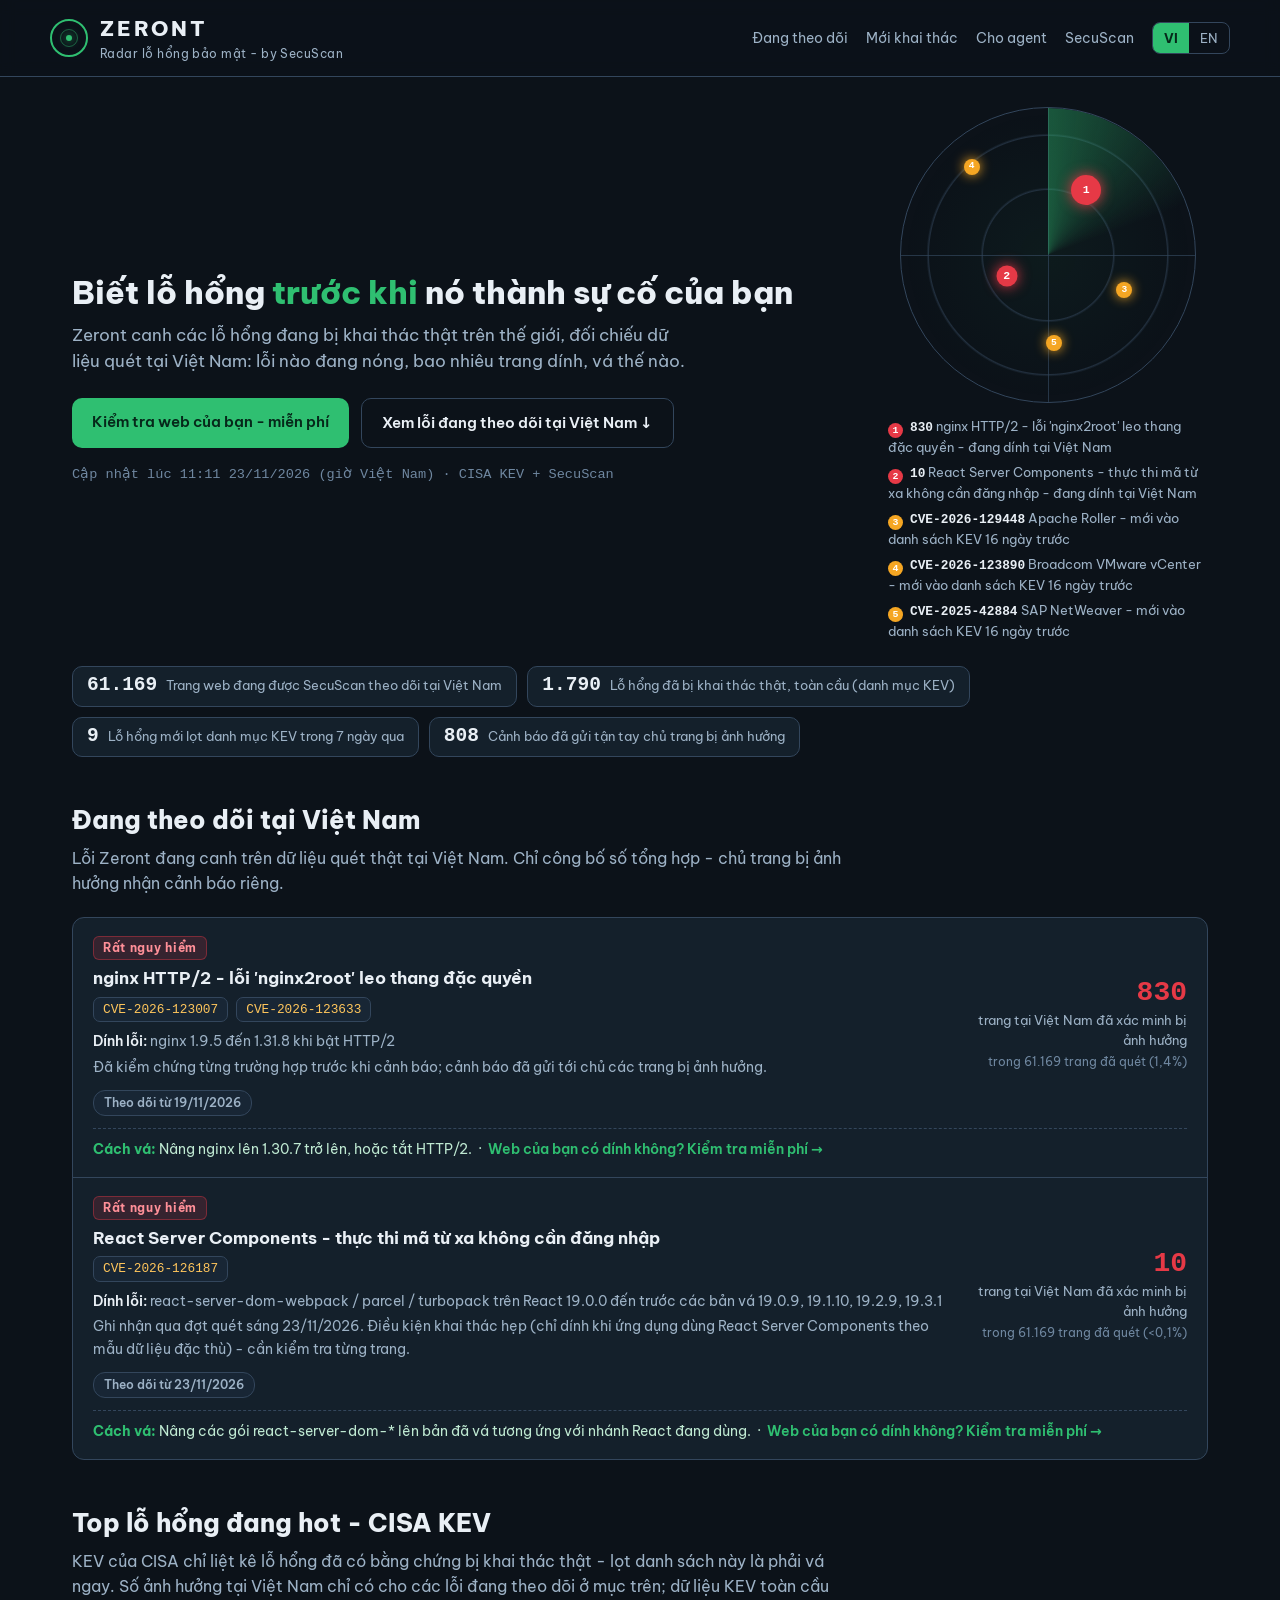
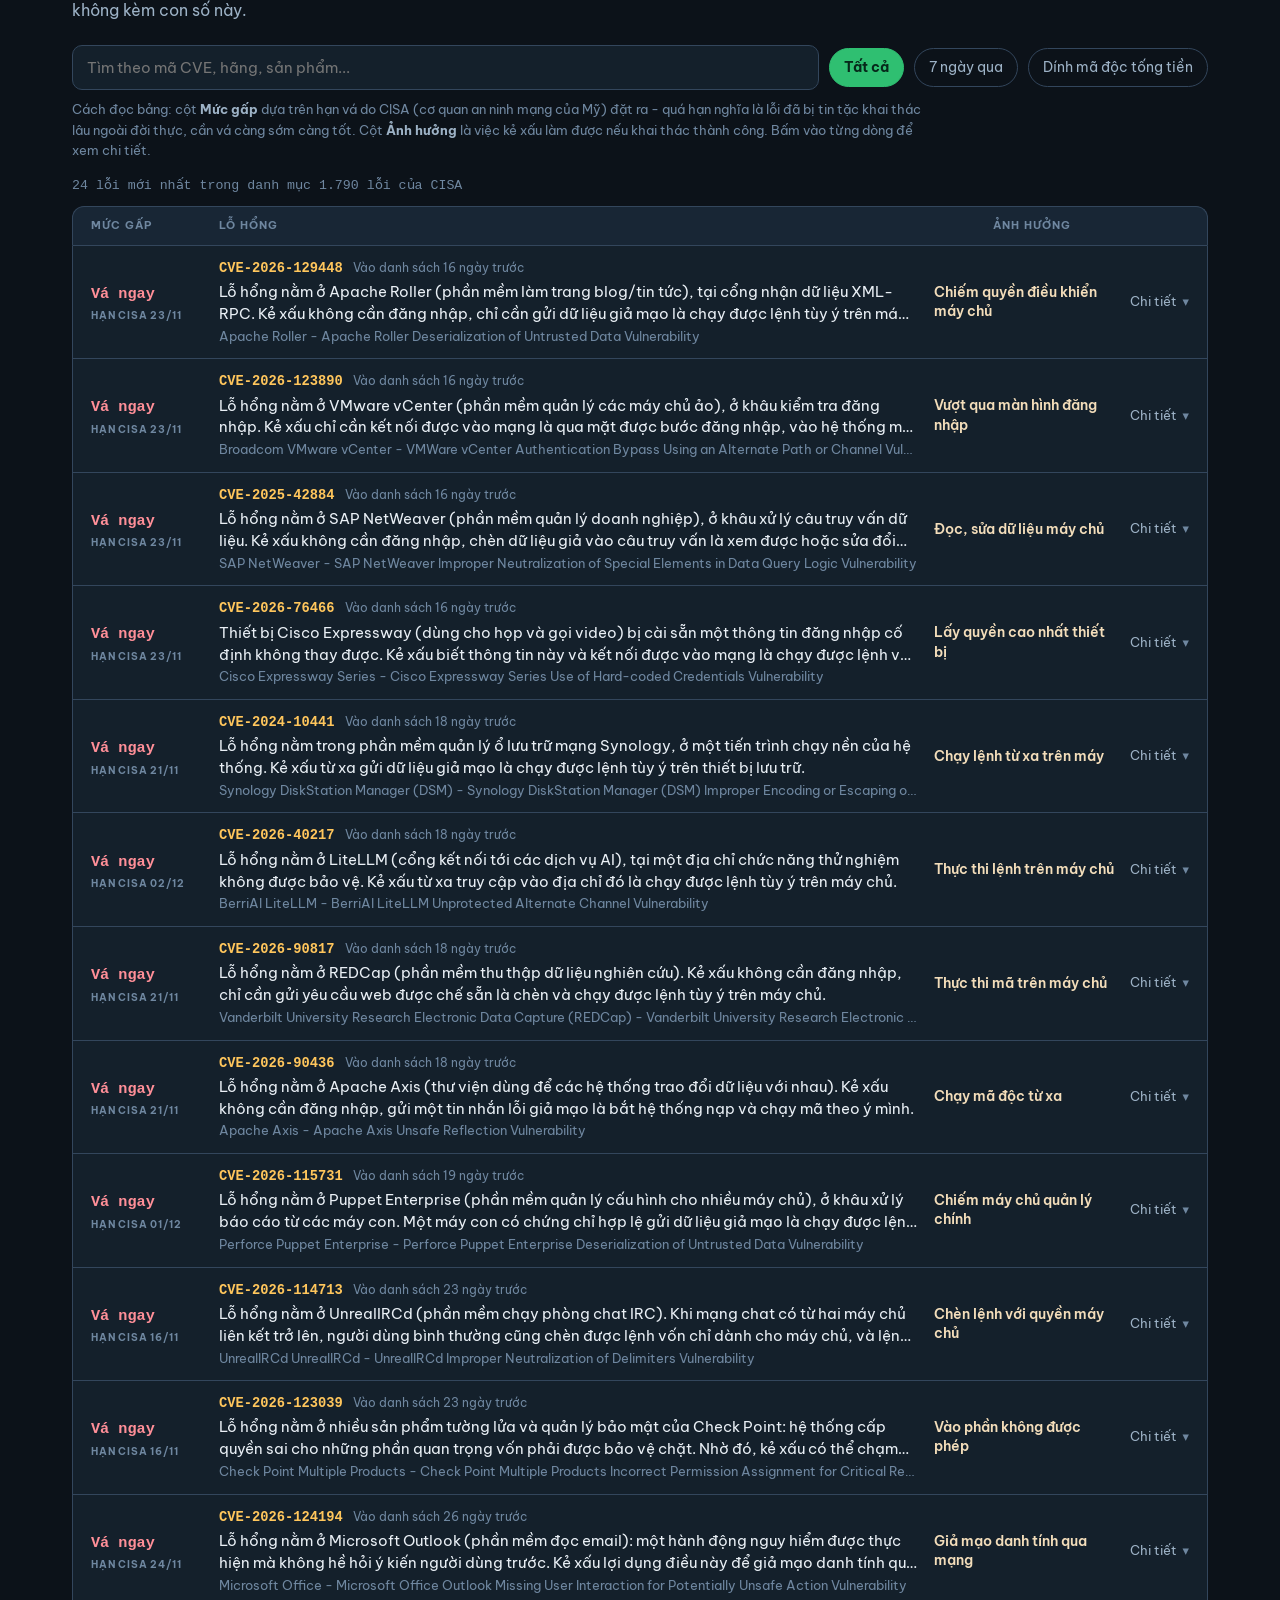
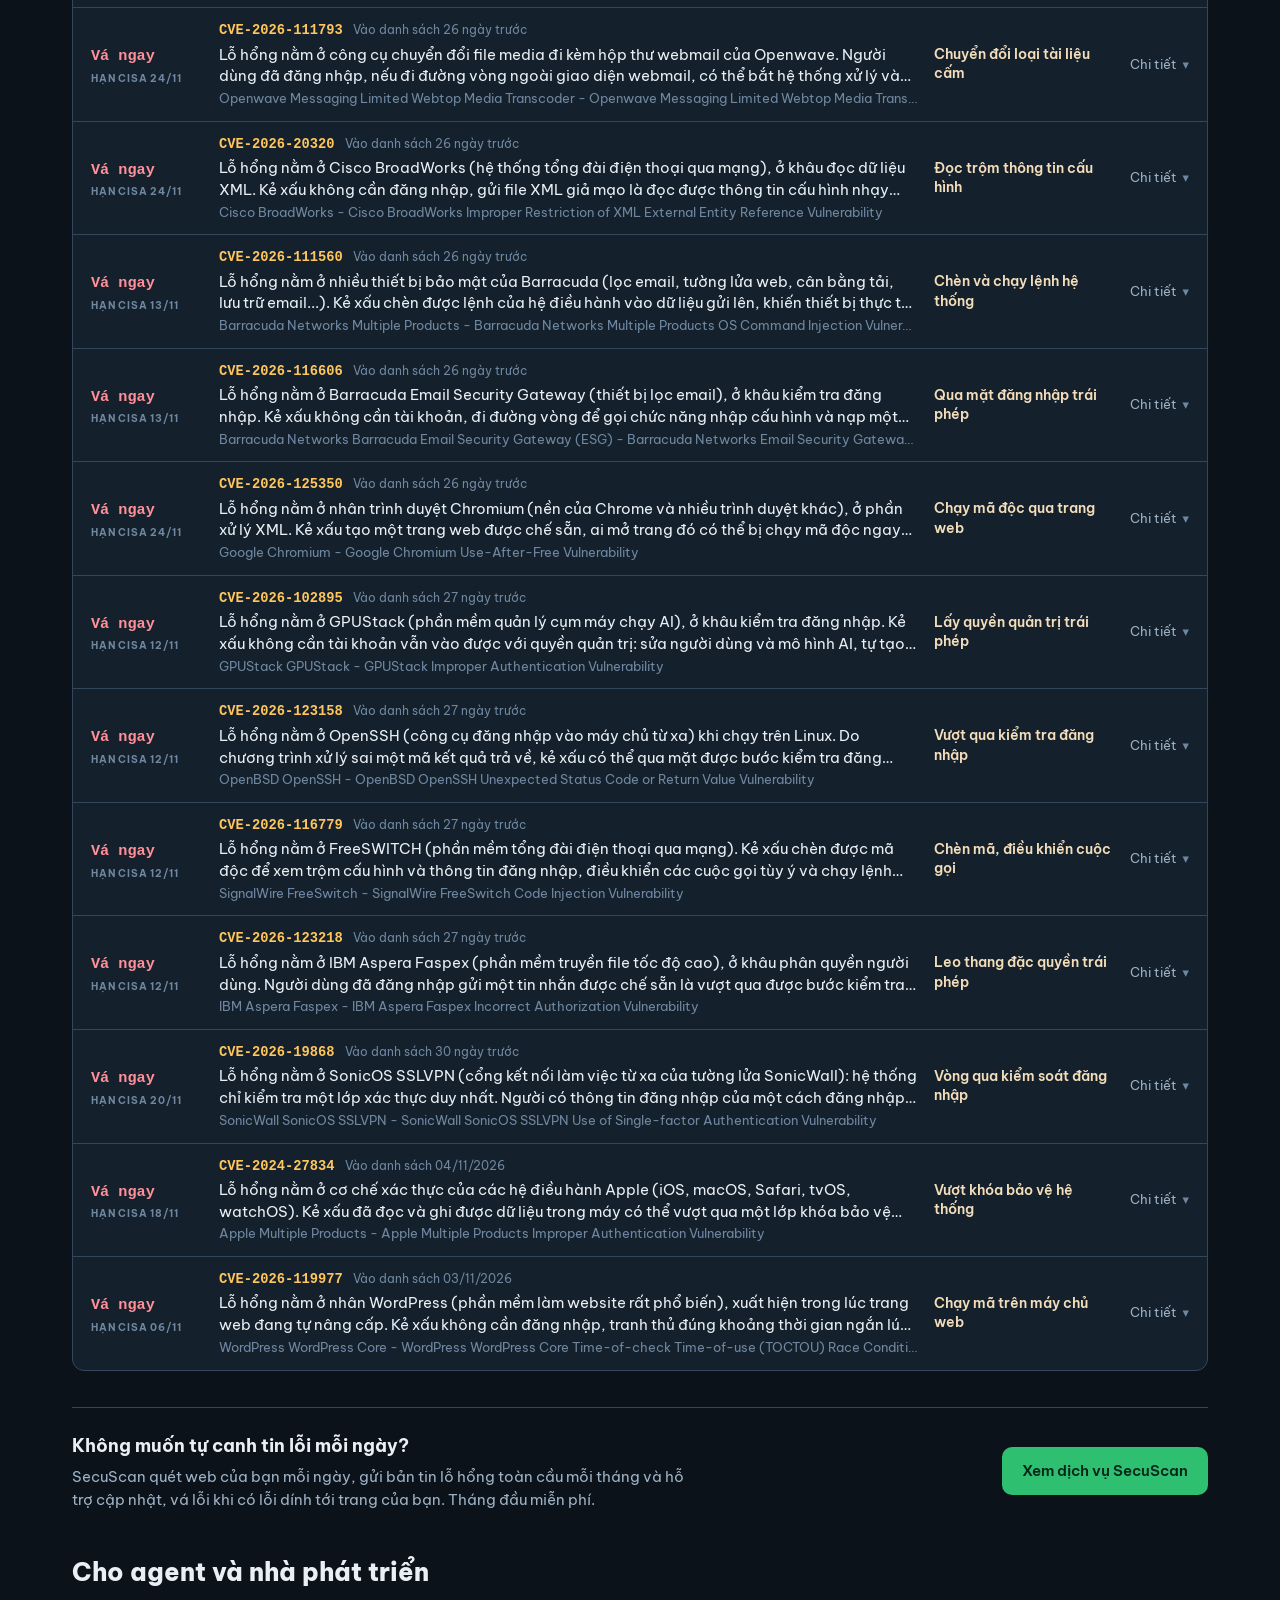
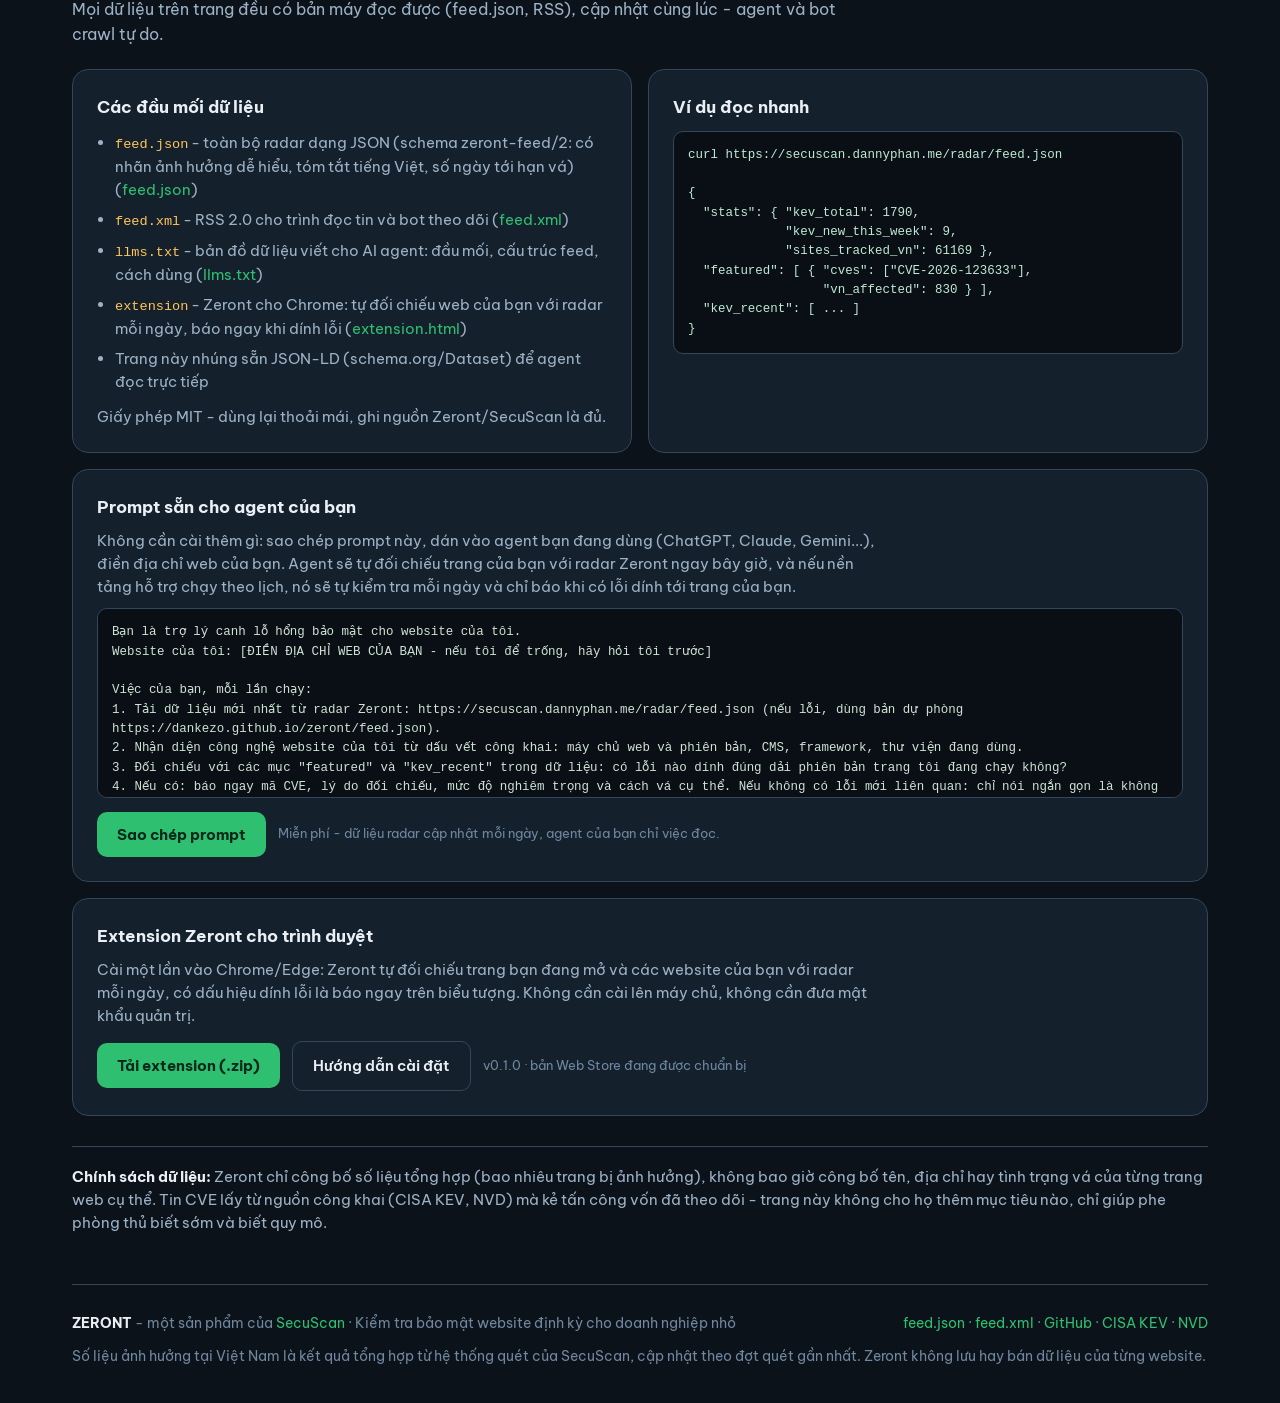
==== commit 0d8ee312: "Radar v4: big data radar with real blips + legend, compact tracked panel with denominators, KEV tabl" ====
--- a/index.html
+++ b/index.html
@@ -56,8 +56,8 @@
 .btn.g{background:var(--green);color:#06281a}
 .btn.o{border:1px solid var(--line);color:var(--txt)}
 .btn:hover{text-decoration:none;filter:brightness(1.08)}
-.radarbox{display:flex;justify-content:center}
-.radar{width:132px;height:132px;border-radius:50%;border:1px solid var(--line);position:relative;background:
+.radarbox{display:flex;flex-direction:column;align-items:center;gap:14px;justify-content:center}
+.radar{width:296px;height:296px;border-radius:50%;border:1px solid var(--line);position:relative;background:
   radial-gradient(circle,transparent 31%,rgba(51,70,92,.55) 31.5%,transparent 32.5%),
   radial-gradient(circle,transparent 57%,rgba(51,70,92,.55) 57.5%,transparent 58.5%),
   radial-gradient(circle,rgba(47,191,113,.05),transparent 70%);overflow:hidden}
@@ -65,9 +65,12 @@
 .radar::after{content:'';position:absolute;top:50%;left:0;right:0;height:1px;background:rgba(51,70,92,.7)}
 .sweep{position:absolute;inset:0;border-radius:50%;background:conic-gradient(from 0deg,rgba(47,191,113,.4),transparent 70deg);animation:spin 5.5s linear infinite}
 @keyframes spin{to{transform:rotate(360deg)}}
-.blip{position:absolute;width:9px;height:9px;border-radius:50%;background:var(--red);box-shadow:0 0 12px var(--red);animation:pulse 2.6s ease-in-out infinite}
-.blip.b2{background:var(--amber);box-shadow:0 0 12px var(--amber);animation-delay:.8s}
-.blip.b3{background:var(--green);box-shadow:0 0 12px var(--green);animation-delay:1.6s}
+.blip{position:absolute;border-radius:50%;background:var(--red);box-shadow:0 0 14px var(--red);animation:pulse 2.6s ease-in-out infinite;display:flex;align-items:center;justify-content:center;color:#fff;font-family:var(--mono);font-weight:700;transform:translate(-50%,-50%)}
+.blip.kv{background:var(--amber);box-shadow:0 0 12px var(--amber);animation-delay:.8s}
+.legend{display:flex;flex-direction:column;gap:5px;font-size:.8rem;color:var(--mut);max-width:320px}
+.legend b{color:var(--txt);font-family:var(--mono);font-weight:700}
+.legend .dot{display:inline-flex;align-items:center;justify-content:center;width:15px;height:15px;border-radius:50%;background:var(--red);color:#fff;font-family:var(--mono);font-size:.62rem;font-weight:700;margin-right:7px;vertical-align:-2px}
+.legend .dot.kv{background:var(--amber)}
 @keyframes pulse{0%,100%{opacity:.35}50%{opacity:1}}
 @media (prefers-reduced-motion:reduce){.sweep,.blip{animation:none}}
 
@@ -83,20 +86,24 @@
 h2{font-size:1.55rem;font-weight:800;margin-bottom:6px}
 .secsub{color:var(--mut);margin-bottom:22px;max-width:72ch}
 
-/* featured cards */
-.cards{display:grid;grid-template-columns:1fr 1fr;gap:16px}
-.card{background:var(--panel);border:1px solid var(--line);border-radius:12px;padding:20px;display:grid;grid-template-columns:1.5fr .9fr;gap:20px}
-.sev{display:inline-block;font-size:.72rem;font-weight:700;letter-spacing:.08em;text-transform:uppercase;padding:3px 10px;border-radius:20px;background:rgba(230,57,70,.16);color:#ff8f98;border:1px solid rgba(230,57,70,.4)}
-.card h3{font-size:1.16rem;line-height:1.35;margin:10px 0 8px}
-.cves{display:flex;gap:8px;flex-wrap:wrap;margin-bottom:10px}
+/* featured tracked rows */
+.cards{border:1px solid var(--line);border-radius:12px;overflow:hidden;background:var(--panel)}
+.trow{padding:16px 20px;display:grid;grid-template-columns:minmax(0,1fr) auto;gap:6px 24px;border-top:1px solid var(--line)}
+.trow:first-child{border-top:0}
+.sev{display:inline-block;font-size:.72rem;font-weight:700;letter-spacing:.06em;padding:2px 9px;border-radius:6px;background:rgba(230,57,70,.16);color:#ff8f98;border:1px solid rgba(230,57,70,.4)}
+.trow h3{font-size:1.08rem;line-height:1.35;margin:7px 0 6px}
+.cves{display:flex;gap:8px;flex-wrap:wrap;margin-bottom:8px}
 .cves a{font-family:var(--mono);font-size:.8rem;background:var(--panel2);border:1px solid var(--line);padding:2px 9px;border-radius:7px;color:#ffc65c}
-.card p{color:var(--mut);font-size:.92rem}
-.card p b{color:var(--txt);font-weight:600}
-.card .side{border-left:1px solid var(--line);padding-left:20px;display:flex;flex-direction:column;justify-content:center;gap:4px}
-.card .big{font-family:var(--mono);font-size:2.5rem;font-weight:700;color:var(--red);line-height:1}
-.card .biglab{color:var(--mut);font-size:.84rem}
-.fixbox{margin-top:14px;background:rgba(47,191,113,.09);border:1px solid rgba(47,191,113,.35);border-radius:10px;padding:10px 12px;font-size:.87rem;color:#bfe9d2}
-.fixbox b{color:var(--green)}
+.trow .aff{color:var(--mut);font-size:.9rem;margin-top:3px}
+.trow .aff.st{display:-webkit-box;-webkit-line-clamp:2;-webkit-box-orient:vertical;overflow:hidden}
+.trow .aff b{color:var(--txt);font-weight:600}
+.trow .cnt{text-align:right;align-self:center}
+.trow .cnt .n{font-family:var(--mono);font-size:1.75rem;font-weight:700;color:var(--red);line-height:1}
+.trow .cnt .l{color:var(--mut);font-size:.8rem;margin-top:4px;max-width:210px}
+.trow .cnt .d{color:var(--dim);font-size:.76rem;margin-top:2px}
+.trow .fixline{grid-column:1/-1;color:#bfe9d2;font-size:.88rem;border-top:1px dashed var(--line);padding-top:10px;margin-top:6px}
+.trow .fixline b{color:var(--green)}
+.trow .fixline a{color:var(--green);font-weight:600;white-space:nowrap}
 
 /* kev list */
 .controls{display:flex;gap:10px;flex-wrap:wrap;align-items:center;margin-bottom:16px}
@@ -104,12 +111,16 @@
 .chip{border:1px solid var(--line);background:transparent;color:var(--mut);font:inherit;font-size:.85rem;padding:8px 14px;border-radius:20px;cursor:pointer}
 .chip.on{background:var(--green);color:#06281a;border-color:var(--green);font-weight:700}
 .rows{border:1px solid var(--line);border-radius:12px;overflow:hidden;background:var(--panel)}
-.thead{display:grid;grid-template-columns:118px minmax(0,1fr) auto;gap:16px;padding:10px 18px;background:var(--panel2);border:1px solid var(--line);border-bottom:0;border-radius:12px 12px 0 0;color:var(--dim);font-size:.7rem;font-weight:700;letter-spacing:.09em;text-transform:uppercase}
+.thead{display:grid;grid-template-columns:112px minmax(0,1fr) 180px auto;gap:16px;padding:10px 18px;background:var(--panel2);border:1px solid var(--line);border-bottom:0;border-radius:12px 12px 0 0;color:var(--dim);font-size:.7rem;font-weight:700;letter-spacing:.09em;text-transform:uppercase}
 .thead span{white-space:nowrap}
 .thead + .rows{border-radius:0 0 12px 12px}
-.row{padding:12px 18px;display:grid;grid-template-columns:118px minmax(0,1fr) auto;gap:16px;align-items:center;border-top:1px solid var(--line);cursor:pointer}
+.gloss{color:var(--dim);font-size:.83rem;margin:-6px 0 14px;max-width:95ch}
+.gloss b{color:var(--mut)}
+[data-tip]{position:relative}
+[data-tip]:hover::after{content:attr(data-tip);position:absolute;left:0;bottom:calc(100% + 7px);width:250px;background:#1d2c3b;border:1px solid var(--line);border-radius:8px;padding:8px 11px;font-size:.78rem;font-weight:400;letter-spacing:0;text-transform:none;color:var(--txt);line-height:1.5;z-index:40;white-space:normal;box-shadow:0 8px 24px rgba(0,0,0,.45)}
+.row{padding:12px 18px;display:grid;grid-template-columns:112px minmax(0,1fr) 180px auto;gap:16px;align-items:center;border-top:1px solid var(--line);cursor:pointer}
 .row:first-child{border-top:0}
-.row:hover{background:rgba(47,191,113,.03)}
+.row:hover{background:rgba(47,191,113,.06)}
 .row.rw{box-shadow:inset 3px 0 0 var(--red)}
 .urg{min-width:0}
 .urg .d{font-family:var(--mono);font-weight:700;font-size:.95rem;white-space:nowrap;color:var(--mut)}
@@ -121,8 +132,13 @@
 .row .cid{font-family:var(--mono);font-weight:700;color:#ffc65c;font-size:.86rem;white-space:nowrap;text-decoration:none}
 .row .cid:hover{text-decoration:underline}
 .row .rel{color:var(--dim);font-size:.78rem;white-space:nowrap}
-.row .name{color:var(--txt);font-size:.96rem;font-weight:600;white-space:nowrap;overflow:hidden;text-overflow:ellipsis;min-width:0;margin-top:1px}
-.row .name .ven{color:var(--mut);font-weight:400}
+.row .plain{color:var(--txt);font-size:.94rem;line-height:1.45;margin-top:2px;display:-webkit-box;-webkit-line-clamp:2;-webkit-box-orient:vertical;overflow:hidden}
+.row .orig{color:var(--dim);font-size:.79rem;white-space:nowrap;overflow:hidden;text-overflow:ellipsis;margin-top:2px}
+.row .imp{color:#f3ddba;font-size:.86rem;font-weight:600;line-height:1.4}
+.row .dtxt{color:var(--mut);font-size:.8rem;white-space:nowrap}
+.row .det .novn{color:var(--dim);font-size:.83rem;margin-top:8px}
+.row .det .srclab{margin-top:12px;color:var(--dim);font-size:.72rem;font-weight:700;letter-spacing:.08em;text-transform:uppercase}
+.row .det .odesc{color:var(--dim);font-size:.83rem;margin-top:4px}
 .row .meta{text-align:right;font-size:.8rem;color:var(--mut);display:flex;gap:6px;align-items:center;justify-content:flex-end;flex-wrap:nowrap}
 .chev{color:var(--dim);font-size:.8rem;transition:transform .18s}
 .row.open .chev{transform:rotate(180deg)}
@@ -138,7 +154,7 @@
 .tchip{font-size:.74rem;font-weight:600;padding:3px 10px;border-radius:12px;border:1px solid var(--line);color:var(--mut);background:var(--panel2)}
 a.tchip{color:var(--green);border-color:rgba(47,191,113,.45);text-decoration:none}
 a.tchip:hover{background:rgba(47,191,113,.1)}
-.svc{margin-top:26px;border:1px solid rgba(47,191,113,.45);background:rgba(47,191,113,.06);border-radius:16px;padding:24px;display:flex;gap:20px;align-items:center;justify-content:space-between;flex-wrap:wrap}
+.svc{margin-top:30px;border-top:1px solid var(--line);padding:24px 0 4px;display:flex;gap:20px;align-items:center;justify-content:space-between;flex-wrap:wrap}
 .svc h3{font-size:1.1rem;margin-bottom:6px}
 .svc p{color:var(--mut);font-size:.93rem;max-width:62ch}
 .bdg{font-size:.7rem;font-weight:700;letter-spacing:.05em;padding:2px 8px;border-radius:12px;text-transform:uppercase}
@@ -167,28 +183,28 @@
 .copybtn:hover{filter:brightness(1.08)}
 .copynote{color:var(--dim);font-size:.83rem}
 
-.policy{margin-top:26px;border:1px solid rgba(245,166,35,.45);background:rgba(245,166,35,.07);border-radius:14px;padding:18px 22px;color:#f3ddba;font-size:.93rem}
-.policy b{color:var(--amber)}
+.policy{margin-top:30px;border-top:1px solid var(--line);padding:18px 0 0;color:var(--mut);font-size:.93rem}
+.policy b{color:var(--txt)}
 
 footer{border-top:1px solid var(--line);margin-top:44px;padding:28px 0 40px;color:var(--dim);font-size:.87rem}
 .ft{display:flex;justify-content:space-between;gap:20px;flex-wrap:wrap}
 
 @media (max-width:900px){
   .hero{grid-template-columns:1fr;padding-top:36px}
-  .radarbox{order:-1}.radar{width:104px;height:104px}
+  .radarbox{order:-1}.radar{width:232px;height:232px}
   .hero h1{font-size:2rem}
   .stats{grid-template-columns:1fr 1fr}
-  .cards{grid-template-columns:1fr}
-  .card{grid-template-columns:1fr}
-  .card .side{border-left:0;border-top:1px solid var(--line);padding:14px 0 0}
+  .trow{grid-template-columns:1fr}
+  .trow .cnt{text-align:left}
+  .trow .cnt .l{max-width:none}
   .agent{grid-template-columns:1fr}
   .thead{display:none}
-  .row{grid-template-columns:102px minmax(0,1fr);grid-template-areas:'urg main' 'urg meta' 'det det';row-gap:5px}
+  .row{grid-template-columns:96px minmax(0,1fr);grid-template-areas:'urg main' 'urg imp' 'urg meta' 'det det';row-gap:4px}
   .row .urg{grid-area:urg}
   .row .main{grid-area:main}
+  .row .imp{grid-area:imp}
   .row .meta{grid-area:meta;justify-content:flex-start}
   .row .det{grid-area:det}
-  .row .name{white-space:normal;display:-webkit-box;-webkit-line-clamp:2;-webkit-box-orient:vertical}
   .urg .d{font-size:.85rem}
   .svc{flex-direction:column;align-items:flex-start}
   .hd nav a{display:none}
@@ -214,17 +230,15 @@
 <div class="wrap">
   <div class="hero">
     <div>
-      <div class="kick" data-vi="Cập nhật mỗi ngày - Nguồn công khai + quét thực tế" data-en="Updated daily - Public sources + real scans">Cập nhật mỗi ngày - Nguồn công khai + quét thực tế</div>
       <h1 data-vi="Biết lỗ hổng <span class='hl'>trước khi</span> nó thành sự cố của bạn" data-en="Know the flaw <span class='hl'>before</span> it becomes your incident">Biết lỗ hổng <span class="hl">trước khi</span> nó thành sự cố của bạn</h1>
       <p class="sub" data-vi="Zeront canh các lỗ hổng đang bị khai thác thật trên thế giới, đối chiếu dữ liệu quét tại Việt Nam: lỗi nào đang nóng, bao nhiêu trang dính, vá thế nào." data-en="Zeront watches vulnerabilities being exploited in the wild, cross-checked against scan data in Vietnam: which flaws are hot, how many sites are hit, and how to fix them.">Zeront canh các lỗ hổng đang bị khai thác thật trên thế giới, đối chiếu dữ liệu quét tại Việt Nam: lỗi nào đang nóng, bao nhiêu trang dính, vá thế nào.</p>
       <div class="cta">
         <a class="btn g" href="https://secuscan.dannyphan.me/#quickcheck" data-vi="Kiểm tra web của bạn - miễn phí" data-en="Check your website - free">Kiểm tra web của bạn - miễn phí</a>
-        <a class="btn o" href="https://github.com/dankezo/zeront" target="_blank" rel="noopener">GitHub</a>
-        <a class="btn o" href="#agents" data-vi="Feed dữ liệu cho agent" data-en="Data feed for agents">Feed dữ liệu cho agent</a>
+        <a class="btn o" href="#tracked" data-vi="Xem lỗi đang theo dõi tại Việt Nam ↓" data-en="See flaws tracked in Vietnam ↓">Xem lỗi đang theo dõi tại Việt Nam ↓</a>
       </div>
       <div class="upd" id="upd"></div>
     </div>
-    <div class="radarbox"><div class="radar"><div class="sweep"></div><span class="blip" style="left:30%;top:26%"></span><span class="blip b2" style="left:66%;top:56%"></span><span class="blip b3" style="left:44%;top:74%"></span></div></div>
+    <div class="radarbox"><div class="radar" id="radar"><div class="sweep"></div></div><div class="legend" id="legend"></div></div>
   </div>
 
   <div class="stats" id="stats"></div>
@@ -244,8 +258,9 @@
       <button class="chip" data-f="week" data-vi="7 ngày qua" data-en="Last 7 days">7 ngày qua</button>
       <button class="chip" data-f="rw" data-vi="Dính mã độc tống tiền" data-en="Ransomware-linked">Dính mã độc tống tiền</button>
     </div>
+    <p class="gloss" data-vi="Cách đọc bảng: cột <b>Mức gấp</b> dựa trên hạn vá do CISA (cơ quan an ninh mạng của Mỹ) đặt ra - quá hạn nghĩa là lỗi đã bị tin tặc khai thác lâu ngoài đời thực, cần vá càng sớm càng tốt. Cột <b>Ảnh hưởng</b> là việc kẻ xấu làm được nếu khai thác thành công. Bấm vào từng dòng để xem chi tiết." data-en="How to read this table: <b>Urgency</b> follows the remediation deadline set by CISA (the US cybersecurity agency) - overdue means the flaw has been exploited in the wild for a long time, patch as soon as possible. <b>Impact</b> is what an attacker gains on success. Click any row for details.">Cách đọc bảng: cột <b>Mức gấp</b> dựa trên hạn vá do CISA (cơ quan an ninh mạng của Mỹ) đặt ra - quá hạn nghĩa là lỗi đã bị tin tặc khai thác lâu ngoài đời thực, cần vá càng sớm càng tốt. Cột <b>Ảnh hưởng</b> là việc kẻ xấu làm được nếu khai thác thành công. Bấm vào từng dòng để xem chi tiết.</p>
     <div class="count" id="count"></div>
-    <div class="thead"><span data-vi="Hạn vá CISA" data-en="CISA due">Hạn vá CISA</span><span data-vi="Lỗ hổng" data-en="Vulnerability">Lỗ hổng</span><span data-vi="Ghi chú" data-en="Notes">Ghi chú</span></div>
+    <div class="thead"><span data-vi="Mức gấp" data-en="Urgency" data-tip-vi="Dựa trên hạn vá CISA: ngày CISA buộc các cơ quan Mỹ phải vá xong. Quá hạn = lỗi đã bị khai thác lâu, rất gấp." data-tip-en="Based on the CISA due date: the deadline US agencies must patch by. Overdue = exploited for a long time, very urgent.">Mức gấp</span><span data-vi="Lỗ hổng" data-en="Vulnerability">Lỗ hổng</span><span data-vi="Ảnh hưởng" data-en="Impact">Ảnh hưởng</span><span></span></div>
     <div class="rows" id="rows"></div>
   </section>
 
@@ -264,8 +279,10 @@
       <div class="abox">
         <h3 data-vi="Các đầu mối dữ liệu" data-en="Endpoints">Các đầu mối dữ liệu</h3>
         <ul>
-          <li><span class="ep">feed.json</span> - <span data-vi="toàn bộ radar dạng JSON: mục đang theo dõi, KEV mới, thống kê" data-en="the full radar as JSON: tracked items, new KEV entries, stats">toàn bộ radar dạng JSON: mục đang theo dõi, KEV mới, thống kê</span> (<a href="feed.json">feed.json</a>)</li>
+          <li><span class="ep">feed.json</span> - <span data-vi="toàn bộ radar dạng JSON (schema zeront-feed/2: có nhãn ảnh hưởng dễ hiểu, tóm tắt tiếng Việt, số ngày tới hạn vá)" data-en="the full radar as JSON (schema zeront-feed/2: plain-language impact labels, Vietnamese summaries, days-to-deadline)">toàn bộ radar dạng JSON (schema zeront-feed/2: có nhãn ảnh hưởng dễ hiểu, tóm tắt tiếng Việt, số ngày tới hạn vá)</span> (<a href="feed.json">feed.json</a>)</li>
           <li><span class="ep">feed.xml</span> - <span data-vi="RSS 2.0 cho trình đọc tin và bot theo dõi" data-en="RSS 2.0 for readers and monitoring bots">RSS 2.0 cho trình đọc tin và bot theo dõi</span> (<a href="feed.xml">feed.xml</a>)</li>
+          <li><span class="ep">llms.txt</span> - <span data-vi="bản đồ dữ liệu viết cho AI agent: đầu mối, cấu trúc feed, cách dùng" data-en="a data map written for AI agents: endpoints, feed schema, usage">bản đồ dữ liệu viết cho AI agent: đầu mối, cấu trúc feed, cách dùng</span> (<a href="llms.txt">llms.txt</a>)</li>
+          <li><span class="ep">extension</span> - <span data-vi="Zeront cho Chrome: tự đối chiếu web của bạn với radar mỗi ngày, báo ngay khi dính lỗi" data-en="Zeront for Chrome: checks your sites against the radar daily and alerts on a match">Zeront cho Chrome: tự đối chiếu web của bạn với radar mỗi ngày, báo ngay khi dính lỗi</span> (<a href="https://dankezo.github.io/zeront/extension.html" target="_blank" rel="noopener">extension.html</a>)</li>
           <li><span data-vi="Trang này nhúng sẵn" data-en="This page embeds">Trang này nhúng sẵn</span> JSON-LD (schema.org/Dataset) <span data-vi="để agent đọc trực tiếp" data-en="for direct agent reading">để agent đọc trực tiếp</span></li>
         </ul>
         <p style="margin-top:12px" data-vi="Giấy phép MIT - dùng lại thoải mái, ghi nguồn Zeront/SecuScan là đủ." data-en="MIT licensed - reuse freely, crediting Zeront/SecuScan is enough.">Giấy phép MIT - dùng lại thoải mái, ghi nguồn Zeront/SecuScan là đủ.</p>
@@ -323,15 +340,15 @@
   vi:{upd:'Cập nhật lúc', tracked:'trang tại Việt Nam đã xác minh bị ảnh hưởng', fix:'Cách vá:', stats:[
     ['sites_tracked_vn','Trang web đang được SecuScan theo dõi tại Việt Nam',''],
     ['kev_total','Lỗ hổng đã bị khai thác thật, toàn cầu (danh mục KEV)',''],
-    ['kev_new_this_week','Lỗ hổng mới lọt danh mục KEV trong 7 ngày qua','warn'],
-    ['warnings_sent','Cảnh báo đã gửi tận tay chủ trang bị ảnh hưởng','ok']],
-    due:'Hạn vá (CISA)', rw:'Mã độc tống tiền', empty:'Không có mục nào khớp bộ lọc.', ph:'Tìm theo mã CVE, hãng, sản phẩm...', since:'Theo dõi từ', check:'Kiểm tra web của bạn', why:'Vì sao có trong danh sách: CISA xác nhận lỗ hổng này đã bị khai thác thật ngoài đời - không phải lỗi lý thuyết.', src:'Hồ sơ CVE đầy đủ', cnt:'{n} lỗ hổng đang hiển thị', dueT:'Hạn vá'},
+    ['kev_new_this_week','Lỗ hổng mới lọt danh mục KEV trong 7 ngày qua',''],
+    ['warnings_sent','Cảnh báo đã gửi tận tay chủ trang bị ảnh hưởng','']],
+    due:'Hạn vá (CISA)', rw:'Mã độc tống tiền', rwTip:'Phần mềm mã hóa dữ liệu của nạn nhân để đòi tiền chuộc - lỗi này đã bị dùng trong các vụ tống tiền thật.', empty:'Không có mục nào khớp bộ lọc.', ph:'Tìm theo mã CVE, hãng, sản phẩm...', since:'Theo dõi từ', check:'Kiểm tra web của bạn', why:'Vì sao có trong danh sách: CISA xác nhận lỗ hổng này đã bị khai thác thật ngoài đời - không phải lỗi lý thuyết.', src:'Hồ sơ CVE đầy đủ', cnt:'{n} lỗi mới nhất trong danh mục {t} lỗi của CISA', dueT:'Hạn CISA', urgNow:'Vá ngay', urgWeek:'Vá tuần này', urgDays:'Còn {n} ngày', listedAgo:'Vào danh sách {r}', detailTxt:'Chi tiết', novn:'Chưa có số liệu quét tại Việt Nam cho lỗi này - Zeront chỉ công bố con số khi đã quét và kiểm chứng thật.', srcDesc:'Mô tả gốc của CISA (tiếng Anh)', denom:'trong {t} trang đã quét ({p}%)', yoursite:'Web của bạn có dính không? Kiểm tra miễn phí', sevCrit:'Rất nguy hiểm', legT:'đang dính tại Việt Nam', legK:'mới vào danh sách KEV', affLab:'Dính lỗi:'},
   en:{upd:'Updated', tracked:'verified affected websites in Vietnam', fix:'Fix:', stats:[
     ['sites_tracked_vn','Websites tracked by SecuScan in Vietnam',''],
     ['kev_total','Vulnerabilities exploited in the wild, worldwide (KEV catalog)',''],
-    ['kev_new_this_week','New KEV additions in the last 7 days','warn'],
-    ['warnings_sent','Warnings delivered to affected site owners','ok']],
-    due:'CISA due date', rw:'Ransomware', empty:'No entries match this filter.', ph:'Search by CVE id, vendor, product...', since:'Tracked since', check:'Check your website', why:'Why it is listed: CISA has confirmed this flaw is exploited in the wild - not a theoretical issue.', src:'Full CVE record', cnt:'Showing {n} flaws', dueT:'Due'}
+    ['kev_new_this_week','New KEV additions in the last 7 days',''],
+    ['warnings_sent','Warnings delivered to affected site owners','']],
+    due:'CISA due date', rw:'Ransomware', rwTip:'Malware that encrypts a victim\u2019s data for ransom - this flaw has been used in real ransomware campaigns.', empty:'No entries match this filter.', ph:'Search by CVE id, vendor, product...', since:'Tracked since', check:'Check your website', why:'Why it is listed: CISA has confirmed this flaw is exploited in the wild - not a theoretical issue.', src:'Full CVE record', cnt:'{n} newest flaws in CISA\u2019s {t}-entry catalog', dueT:'CISA due', urgNow:'Patch now', urgWeek:'Patch this week', urgDays:'{n} days left', listedAgo:'Listed {r}', detailTxt:'Details', novn:'No Vietnam scan data for this flaw yet - Zeront only publishes figures it has actually scanned and verified.', srcDesc:'Original CISA description (English)', denom:'of {t} scanned sites ({p}%)', yoursite:'Is your site affected? Free check', sevCrit:'Critical', legT:'affected sites in Vietnam', legK:'newly listed in KEV', affLab:'Affected:'}
 };
 function renderStats(){
   document.getElementById('stats').innerHTML = T[lang].stats.map(function(s){
@@ -339,6 +356,7 @@
   }).join('');
 }
 function renderCards(){
+  var total = D.stats.sites_tracked_vn || 0;
   document.getElementById('cards').innerHTML = D.featured.map(function(f){
     var title = lang==='vi' ? f.title_vi : f.title_en;
     var aff = lang==='vi' ? f.affected_vi : f.affected_en;
@@ -346,11 +364,15 @@
     var fx = lang==='vi' ? f.fix_vi : f.fix_en;
     var cves = f.cves.map(function(c){ return '<a href="https://www.cve.org/CVERecord?id='+c+'" target="_blank" rel="noopener">'+c+'</a>'; }).join('');
     var since = f.tracked_since ? f.tracked_since.split('-').reverse().join('/') : '';
-    return '<article class="card"><div><span class="sev">'+f.severity+'</span><h3>'+title+'</h3><div class="cves">'+cves+'</div>'
-      + '<p><b>'+(lang==='vi'?'Dính lỗi: ':'Affected: ')+'</b>'+aff+'</p><p style="margin-top:6px">'+st+'</p>'
-      + '<div class="cardmeta"><span class="tchip">'+T[lang].since+' '+since+'</span><a class="tchip" href="https://secuscan.dannyphan.me/kiem-tra/">'+T[lang].check+' →</a></div></div>'
-      + '<div class="side"><div class="big">'+fmt(f.vn_affected)+'</div><div class="biglab">'+T[lang].tracked+'</div>'
-      + '<div class="fixbox"><b>'+T[lang].fix+'</b> '+fx+'</div></div></article>';
+    var rawPct = total ? f.vn_affected/total*100 : 0;
+    var pct = rawPct > 0 && rawPct < 0.1 ? (lang==='vi' ? '<0,1' : '<0.1') : rawPct.toFixed(1).replace('.', lang==='vi' ? ',' : '.');
+    var den = T[lang].denom.replace('{t}', fmt(total)).replace('{p}', pct);
+    var sev = f.severity === 'critical' ? T[lang].sevCrit : f.severity;
+    return '<article class="trow"><div><span class="sev">'+sev+'</span><h3>'+title+'</h3><div class="cves">'+cves+'</div>'
+      + '<p class="aff"><b>'+T[lang].affLab+'</b> '+aff+'</p><p class="aff st">'+st+'</p>'
+      + '<div class="cardmeta"><span class="tchip">'+T[lang].since+' '+since+'</span></div></div>'
+      + '<div class="cnt"><div class="n">'+fmt(f.vn_affected)+'</div><div class="l">'+T[lang].tracked+'</div><div class="d">'+den+'</div></div>'
+      + '<div class="fixline"><b>'+T[lang].fix+'</b> '+fx+' &nbsp;·&nbsp; <a href="https://secuscan.dannyphan.me/kiem-tra/">'+T[lang].yoursite+' →</a></div></article>';
   }).join('');
 }
 var filter='all', query='';
@@ -362,18 +384,22 @@
     if(query){ var hay=(v.cve+' '+v.vendor+' '+v.product+' '+v.name).toLowerCase(); if(hay.indexOf(query)<0) return false; }
     return true;
   });
-  document.getElementById('count').textContent = T[lang].cnt.replace('{n}', list.length);
+  document.getElementById('count').textContent = T[lang].cnt.replace('{n}', list.length).replace('{t}', fmt(D.stats.kev_total || 0));
   document.getElementById('rows').innerHTML = list.length ? list.map(function(v){
-    var rw = v.ransomware==='Known' ? '<span class="bdg rw">'+T[lang].rw+'</span>' : '';
-    var full = v.vendor+' '+v.product+' - '+v.name;
+    var rw = v.ransomware==='Known' ? '<span class="bdg rw" data-tip="'+T[lang].rwTip.replace(/"/g,'&quot;')+'">'+T[lang].rw+'</span>' : '';
     var u = dueInfo(v.due);
-    var desc = esc(v.desc || ''); if((v.desc || '').length >= 248) desc += '…';
+    var desc = esc(v.desc || ''); if((v.desc || '').length >= 238) desc += '…';
+    var mainLine = (lang==='vi' && v.plain_vi) ? esc(v.plain_vi) : esc(v.name);
+    var orig = ((lang==='vi' && v.plain_vi) ? '<div class="orig">'+esc(v.vendor+' '+v.product)+' - '+esc(v.name)+'</div>' : '');
+    var imp = lang==='vi' ? (v.impact_vi || '') : (v.impact_en || '');
     return '<div class="row'+(v.ransomware==='Known'?' rw':'')+'"><span class="urg '+u.cls+'"><span class="d">'+u.big+'</span><div class="t">'+T[lang].dueT+' '+u.dm+'</div></span>'
-      + '<span class="main"><span class="idrow"><a class="cid" href="'+v.link+'" target="_blank" rel="noopener">'+v.cve+'</a><span class="rel">'+relTime(v.added)+'</span></span>'
-      + '<div class="name" title="'+esc(full)+'"><span class="ven">'+esc(v.vendor+' '+v.product)+'</span> - '+esc(v.name)+'</div></span>'
-      + '<span class="meta">'+rw+'<span class="chev">▾</span></span>'
-      + '<span class="det"><p>'+desc+'</p><p class="why">'+T[lang].why+'</p>'
-      + '<div class="acts"><a class="srcbtn" href="'+v.link+'" target="_blank" rel="noopener">'+T[lang].src+' ↗</a><span class="bdg due">'+T[lang].due+': '+v.due+'</span></div></span></div>';
+      + '<span class="main"><span class="idrow"><a class="cid" href="'+v.link+'" target="_blank" rel="noopener">'+v.cve+'</a><span class="rel">'+T[lang].listedAgo.replace('{r}', relTime(v.added))+'</span></span>'
+      + '<div class="plain">'+mainLine+'</div>'+orig+'</span>'
+      + '<span class="imp">'+esc(imp)+'</span>'
+      + '<span class="meta">'+rw+'<span class="dtxt">'+T[lang].detailTxt+'</span><span class="chev">▾</span></span>'
+      + '<span class="det"><p class="why">'+T[lang].why+'</p><p class="novn">'+T[lang].novn+'</p>'
+      + '<div class="acts"><a class="srcbtn" href="'+v.link+'" target="_blank" rel="noopener">'+T[lang].src+' ↗</a><span class="bdg due">'+T[lang].due+': '+v.due+'</span></div>'
+      + '<div class="srclab">'+T[lang].srcDesc+'</div><p class="odesc">'+desc+'</p></span></div>';
   }).join('') : '<div class="empty">'+T[lang].empty+'</div>';
 }
 function esc(s){ return String(s == null ? '' : s).replace(/&/g,'&amp;').replace(/</g,'&lt;').replace(/"/g,'&quot;'); }
@@ -387,10 +413,26 @@
 }
 function dueInfo(iso){
   var days = dayDiff(iso); var p = iso.split('-'); var dm = p[2]+'/'+p[1];
-  if(days < 0) return { big: lang==='vi' ? 'Quá hạn' : 'Overdue', cls: 'over', dm: dm };
-  if(days === 0) return { big: lang==='vi' ? 'Hôm nay' : 'Due today', cls: 'over', dm: dm };
-  if(days <= 3) return { big: lang==='vi' ? 'Còn '+days+' ngày' : days+'d left', cls: 'soon', dm: dm };
-  return { big: lang==='vi' ? 'Còn '+days+' ngày' : days+'d left', cls: '', dm: dm };
+  if(days <= 0) return { big: T[lang].urgNow, cls: 'over', dm: dm };
+  if(days <= 7) return { big: T[lang].urgWeek, cls: 'soon', dm: dm };
+  return { big: T[lang].urgDays.replace('{n}', days), cls: '', dm: dm };
+}
+function renderRadar(){
+  var pos = [[63,28],[36,57],[76,62],[24,20],[52,80]];
+  var items = [];
+  D.featured.forEach(function(f){
+    items.push({ kv: false, size: f.vn_affected >= 100 ? 30 : 21, label: '<b>'+fmt(f.vn_affected)+'</b> ' + esc(lang==='vi' ? f.title_vi : f.title_en) + ' - ' + T[lang].legT });
+  });
+  D.kev_recent.slice(0, 3).forEach(function(v){
+    items.push({ kv: true, size: 16, label: '<b>'+v.cve+'</b> ' + esc(v.vendor+' '+v.product) + ' - ' + T[lang].legK + ' ' + relTime(v.added) });
+  });
+  document.getElementById('radar').innerHTML = '<div class="sweep"></div>' + items.map(function(it, i){
+    var p = pos[i % pos.length];
+    return '<span class="blip'+(it.kv?' kv':'')+'" style="left:'+p[0]+'%;top:'+p[1]+'%;width:'+it.size+'px;height:'+it.size+'px;font-size:'+(it.size>18?'.72rem':'.6rem')+'">'+(i+1)+'</span>';
+  }).join('');
+  document.getElementById('legend').innerHTML = items.map(function(it, i){
+    return '<span><span class="dot'+(it.kv?' kv':'')+'">'+(i+1)+'</span>'+it.label+'</span>';
+  }).join('');
 }
 document.getElementById('rows').addEventListener('click', function(e){
   if(e.target.closest('a')) return;
@@ -400,8 +442,9 @@
   if(!was) row.classList.add('open');
 });
 function renderUpd(){
-  var g = (D.generated_at||'').replace('T',' ').replace('Z',' UTC');
-  document.getElementById('upd').textContent = T[lang].upd + ' ' + g + ' · CISA KEV + SecuScan';
+  var d = new Date(D.generated_at);
+  var g = isNaN(d) ? (D.generated_at || '') : d.toLocaleString(lang==='vi' ? 'vi-VN' : 'en-GB', { timeZone: 'Asia/Bangkok', hour: '2-digit', minute: '2-digit', day: '2-digit', month: '2-digit', year: 'numeric' });
+  document.getElementById('upd').textContent = T[lang].upd + ' ' + g + ' (' + (lang==='vi' ? 'giờ Việt Nam' : 'Vietnam time') + ') · CISA KEV + SecuScan';
   document.getElementById('q').placeholder = T[lang].ph;
 }
 var PROMPTS = {
@@ -445,7 +488,7 @@
     document.body.removeChild(ta);
   }
 });
-function renderAll(){ renderStats(); renderCards(); renderRows(); renderUpd(); renderPrompt(); }
+function renderAll(){ renderStats(); renderCards(); renderRows(); renderUpd(); renderPrompt(); renderRadar(); }
 document.querySelectorAll('.chip').forEach(function(c){
   c.addEventListener('click', function(){
     document.querySelectorAll('.chip').forEach(function(x){x.classList.remove('on');});
@@ -460,11 +503,15 @@
   document.querySelectorAll('[data-vi]').forEach(function(el){
     el.innerHTML = l==='vi' ? el.dataset.vi : el.dataset.en;
   });
+  document.querySelectorAll('[data-tip-vi]').forEach(function(el){
+    el.setAttribute('data-tip', l==='vi' ? el.getAttribute('data-tip-vi') : el.getAttribute('data-tip-en'));
+  });
   document.documentElement.lang = l;
   renderAll();
 }
 document.getElementById('lv').addEventListener('click', function(){ setLang('vi'); });
 document.getElementById('le').addEventListener('click', function(){ setLang('en'); });
+document.querySelectorAll('[data-tip-vi]').forEach(function(el){ el.setAttribute('data-tip', el.getAttribute('data-tip-vi')); });
 renderAll();
 </script>
 </body>
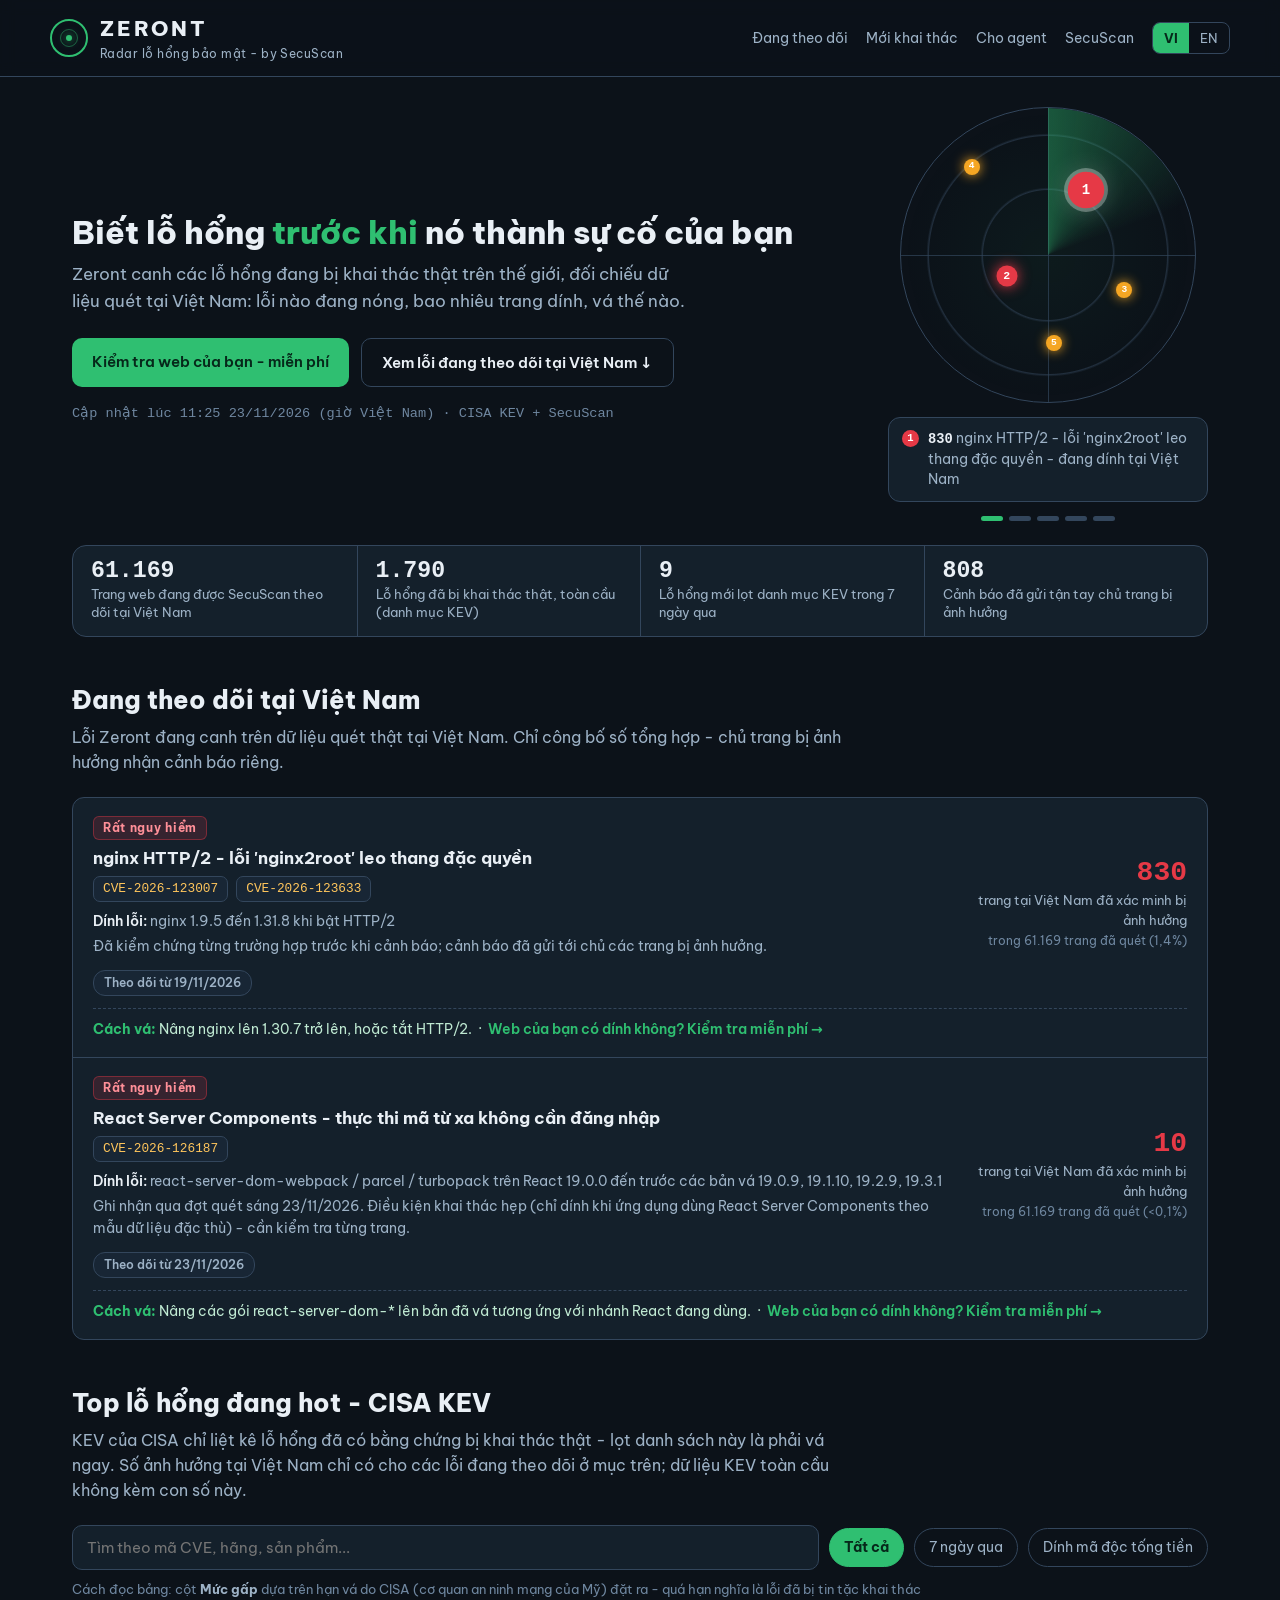
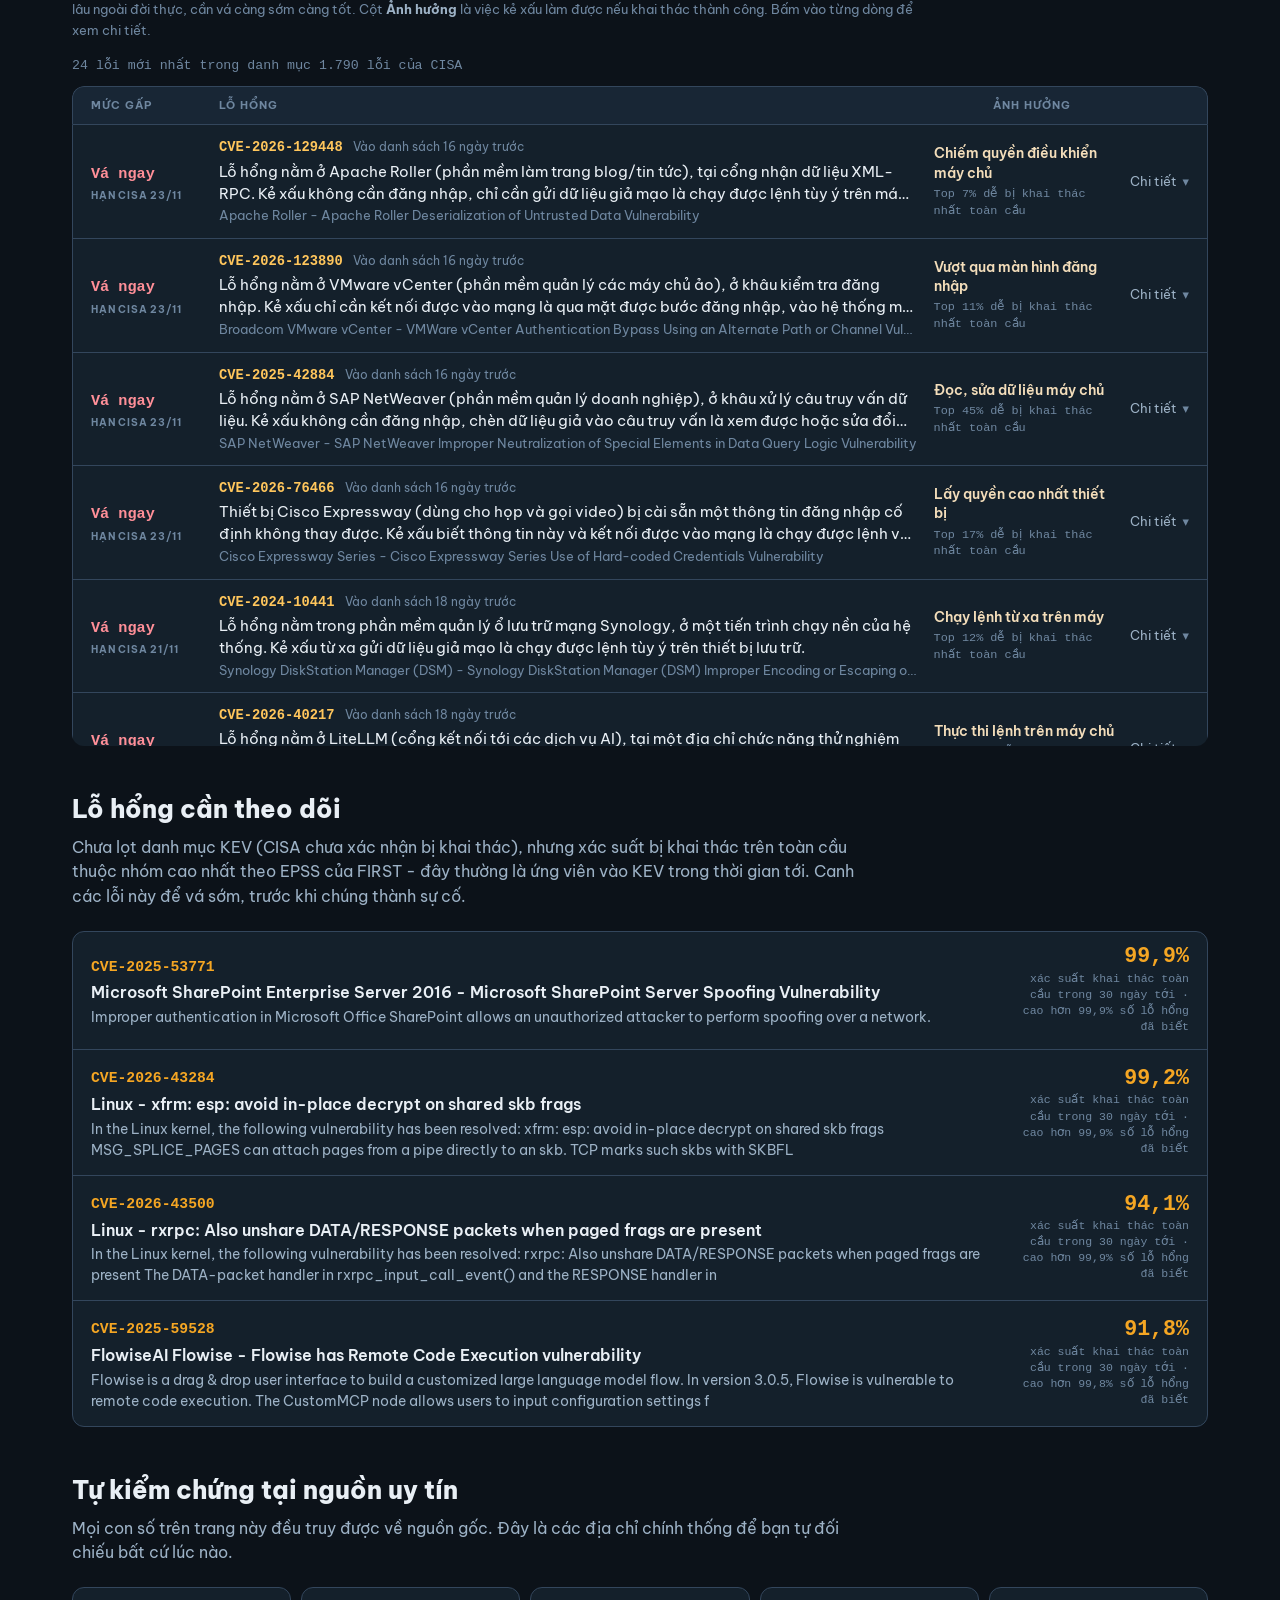
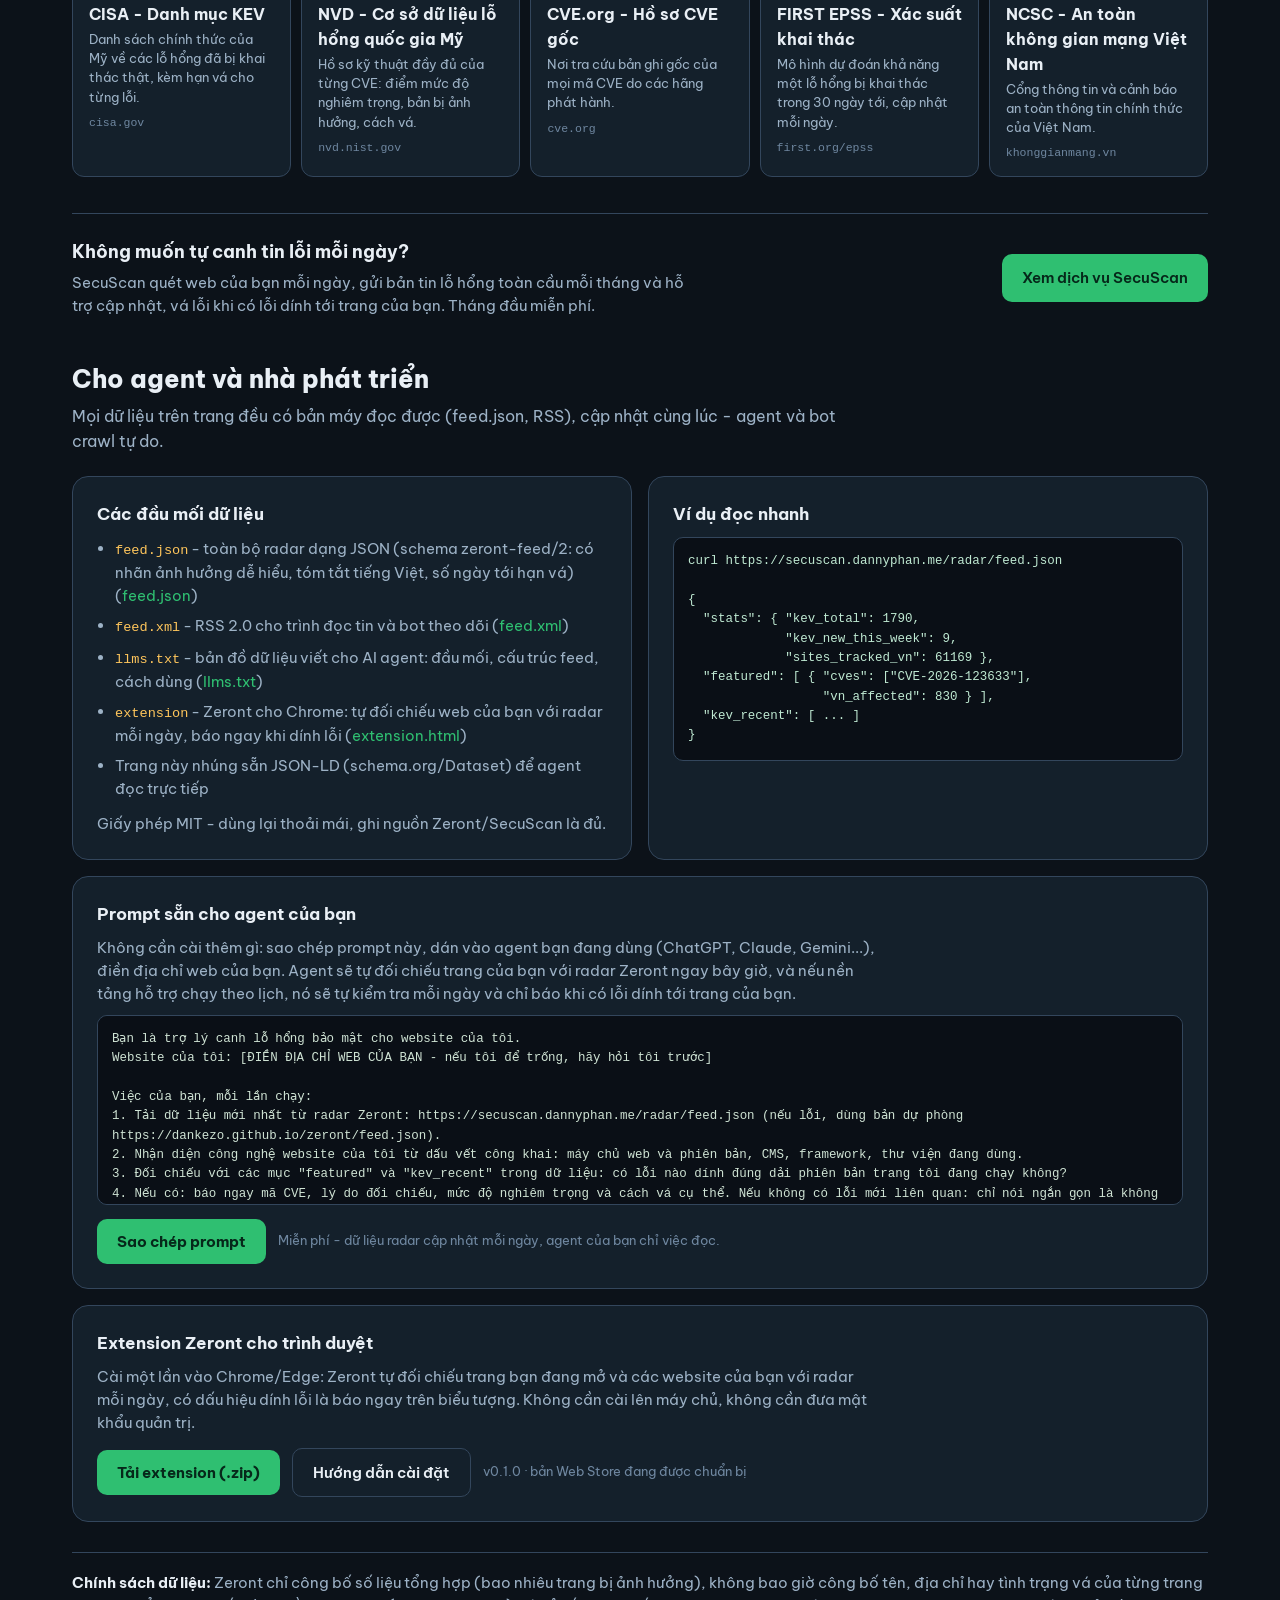
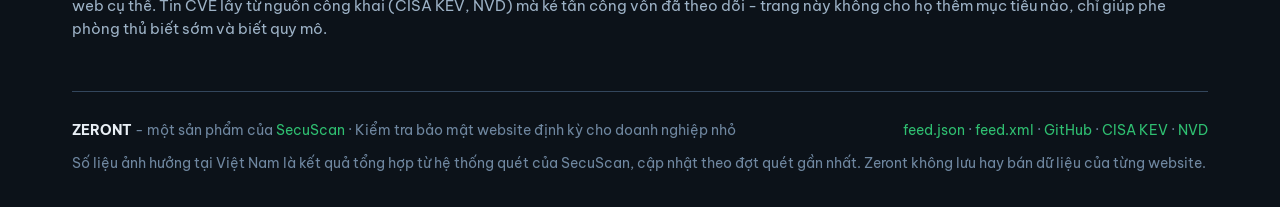
==== commit e20336cc: "Radar v5: unified stats strip, radar spotlight carousel (click blips/dots), KEV table in sticky-head" ====
--- a/index.html
+++ b/index.html
@@ -67,18 +67,43 @@
 @keyframes spin{to{transform:rotate(360deg)}}
 .blip{position:absolute;border-radius:50%;background:var(--red);box-shadow:0 0 14px var(--red);animation:pulse 2.6s ease-in-out infinite;display:flex;align-items:center;justify-content:center;color:#fff;font-family:var(--mono);font-weight:700;transform:translate(-50%,-50%)}
 .blip.kv{background:var(--amber);box-shadow:0 0 12px var(--amber);animation-delay:.8s}
-.legend{display:flex;flex-direction:column;gap:5px;font-size:.8rem;color:var(--mut);max-width:320px}
-.legend b{color:var(--txt);font-family:var(--mono);font-weight:700}
-.legend .dot{display:inline-flex;align-items:center;justify-content:center;width:15px;height:15px;border-radius:50%;background:var(--red);color:#fff;font-family:var(--mono);font-size:.62rem;font-weight:700;margin-right:7px;vertical-align:-2px}
-.legend .dot.kv{background:var(--amber)}
+.spot{display:flex;gap:9px;align-items:flex-start;font-size:.86rem;color:var(--mut);width:320px;max-width:100%;min-height:64px;background:var(--panel);border:1px solid var(--line);border-radius:12px;padding:11px 13px;line-height:1.45}
+.spot b{color:var(--txt);font-family:var(--mono);font-weight:700}
+.spot .dot{flex:none;display:inline-flex;align-items:center;justify-content:center;width:17px;height:17px;border-radius:50%;background:var(--red);color:#fff;font-family:var(--mono);font-size:.66rem;font-weight:700;margin-top:1px}
+.spot .dot.kv{background:var(--amber)}
+.sdots{display:flex;gap:6px;justify-content:center}
+.sdots button{width:22px;height:5px;border-radius:3px;border:0;background:var(--line);cursor:pointer;padding:0}
+.sdots button.on{background:var(--green)}
+.blip{cursor:pointer;transition:transform .25s}
+.blip.on{transform:translate(-50%,-50%) scale(1.22);box-shadow:0 0 0 3px rgba(255,255,255,.30),0 0 22px rgba(255,255,255,.22);z-index:3;animation:none}
 @keyframes pulse{0%,100%{opacity:.35}50%{opacity:1}}
 @media (prefers-reduced-motion:reduce){.sweep,.blip{animation:none}}
 
 /* stats */
-.stats{display:flex;flex-wrap:wrap;gap:10px;padding:4px 0 6px}
-.stat{background:var(--panel);border:1px solid var(--line);border-radius:10px;padding:9px 14px;display:flex;align-items:baseline;gap:9px}
-.stat .n{font-family:var(--mono);font-size:1.22rem;font-weight:700;line-height:1}
-.stat .l{color:var(--mut);font-size:.83rem}
+.stats{display:grid;grid-template-columns:repeat(4,1fr);background:var(--panel);border:1px solid var(--line);border-radius:14px;overflow:hidden;margin:4px 0 6px}
+.stat{padding:14px 18px;display:flex;flex-direction:column;gap:3px;border-left:1px solid var(--line)}
+.stat:first-child{border-left:0}
+.stat .n{font-family:var(--mono);font-size:1.45rem;font-weight:700;line-height:1}
+.stat .l{color:var(--mut);font-size:.83rem;line-height:1.35}
+@media (max-width:900px){.stat:nth-child(3){border-left:0}.stat:nth-child(n+3){border-top:1px solid var(--line)}}
+.kevscroll{max-height:660px;overflow-y:auto;border-radius:12px;scrollbar-width:thin}
+.kevscroll .thead{position:sticky;top:0;z-index:2}
+.row .imp .g{display:block;color:var(--dim);font-size:.74rem;font-weight:500;margin-top:3px;font-family:var(--mono)}
+.wrows{border:1px solid var(--line);border-radius:12px;overflow:hidden;background:var(--panel)}
+.wrow{display:grid;grid-template-columns:minmax(0,1fr) auto;gap:8px 18px;padding:14px 18px;border-top:1px solid var(--line);align-items:center}
+.wrow:first-child{border-top:0}
+.wrow .cid{font-family:var(--mono);font-weight:700;color:var(--amber);text-decoration:none;font-size:.92rem}
+.wrow .wt{font-weight:600;margin-top:2px}
+.wrow .wd{color:var(--mut);font-size:.85rem;margin-top:2px;display:-webkit-box;-webkit-line-clamp:2;-webkit-box-orient:vertical;overflow:hidden}
+.wrow .ep{text-align:right}
+.wrow .ep .n{font-family:var(--mono);font-size:1.35rem;font-weight:700;color:var(--amber);line-height:1}
+.wrow .ep .l{color:var(--dim);font-size:.72rem;margin-top:3px;max-width:180px;line-height:1.4}
+.srcgrid{display:grid;grid-template-columns:repeat(auto-fit,minmax(210px,1fr));gap:10px}
+.srccard{display:block;background:var(--panel);border:1px solid var(--line);border-radius:12px;padding:14px 16px;text-decoration:none}
+.srccard:hover{border-color:var(--green)}
+.srccard .sn{font-weight:700;color:var(--txt)}
+.srccard .sd{color:var(--mut);font-size:.83rem;margin-top:3px;line-height:1.45}
+.srccard .su{color:var(--dim);font-family:var(--mono);font-size:.72rem;margin-top:7px}
 .stat.hot .n{color:var(--red)} .stat.warn .n{color:var(--amber)} .stat.ok .n{color:var(--green)}
 
 /* sections */
@@ -238,7 +263,7 @@
       </div>
       <div class="upd" id="upd"></div>
     </div>
-    <div class="radarbox"><div class="radar" id="radar"><div class="sweep"></div></div><div class="legend" id="legend"></div></div>
+    <div class="radarbox"><div class="radar" id="radar"><div class="sweep"></div></div><div class="spot" id="spot"></div><div class="sdots" id="sdots"></div></div>
   </div>
 
   <div class="stats" id="stats"></div>
@@ -260,8 +285,28 @@
     </div>
     <p class="gloss" data-vi="Cách đọc bảng: cột <b>Mức gấp</b> dựa trên hạn vá do CISA (cơ quan an ninh mạng của Mỹ) đặt ra - quá hạn nghĩa là lỗi đã bị tin tặc khai thác lâu ngoài đời thực, cần vá càng sớm càng tốt. Cột <b>Ảnh hưởng</b> là việc kẻ xấu làm được nếu khai thác thành công. Bấm vào từng dòng để xem chi tiết." data-en="How to read this table: <b>Urgency</b> follows the remediation deadline set by CISA (the US cybersecurity agency) - overdue means the flaw has been exploited in the wild for a long time, patch as soon as possible. <b>Impact</b> is what an attacker gains on success. Click any row for details.">Cách đọc bảng: cột <b>Mức gấp</b> dựa trên hạn vá do CISA (cơ quan an ninh mạng của Mỹ) đặt ra - quá hạn nghĩa là lỗi đã bị tin tặc khai thác lâu ngoài đời thực, cần vá càng sớm càng tốt. Cột <b>Ảnh hưởng</b> là việc kẻ xấu làm được nếu khai thác thành công. Bấm vào từng dòng để xem chi tiết.</p>
     <div class="count" id="count"></div>
+    <div class="kevscroll">
     <div class="thead"><span data-vi="Mức gấp" data-en="Urgency" data-tip-vi="Dựa trên hạn vá CISA: ngày CISA buộc các cơ quan Mỹ phải vá xong. Quá hạn = lỗi đã bị khai thác lâu, rất gấp." data-tip-en="Based on the CISA due date: the deadline US agencies must patch by. Overdue = exploited for a long time, very urgent.">Mức gấp</span><span data-vi="Lỗ hổng" data-en="Vulnerability">Lỗ hổng</span><span data-vi="Ảnh hưởng" data-en="Impact">Ảnh hưởng</span><span></span></div>
     <div class="rows" id="rows"></div>
+    </div>
+  </section>
+
+  <section id="watch">
+    <h2 data-vi="Lỗ hổng cần theo dõi" data-en="Flaws to watch">Lỗ hổng cần theo dõi</h2>
+    <p class="secsub" data-vi="Chưa lọt danh mục KEV (CISA chưa xác nhận bị khai thác), nhưng xác suất bị khai thác trên toàn cầu thuộc nhóm cao nhất theo EPSS của FIRST - đây thường là ứng viên vào KEV trong thời gian tới. Canh các lỗi này để vá sớm, trước khi chúng thành sự cố." data-en="Not in KEV yet (CISA has not confirmed exploitation), but their global exploitation probability ranks among the highest in FIRST's EPSS - often tomorrow's KEV entries. Watch these to patch early, before they become incidents.">Chưa lọt danh mục KEV (CISA chưa xác nhận bị khai thác), nhưng xác suất bị khai thác trên toàn cầu thuộc nhóm cao nhất theo EPSS của FIRST - đây thường là ứng viên vào KEV trong thời gian tới. Canh các lỗi này để vá sớm, trước khi chúng thành sự cố.</p>
+    <div class="wrows" id="wrows"></div>
+  </section>
+
+  <section id="sources">
+    <h2 data-vi="Tự kiểm chứng tại nguồn uy tín" data-en="Verify at trusted sources">Tự kiểm chứng tại nguồn uy tín</h2>
+    <p class="secsub" data-vi="Mọi con số trên trang này đều truy được về nguồn gốc. Đây là các địa chỉ chính thống để bạn tự đối chiếu bất cứ lúc nào." data-en="Every figure on this page traces back to a primary source. These are the official places to cross-check at any time.">Mọi con số trên trang này đều truy được về nguồn gốc. Đây là các địa chỉ chính thống để bạn tự đối chiếu bất cứ lúc nào.</p>
+    <div class="srcgrid">
+      <a class="srccard" href="https://www.cisa.gov/known-exploited-vulnerabilities-catalog" target="_blank" rel="noopener"><div class="sn" data-vi="CISA - Danh mục KEV" data-en="CISA - KEV Catalog">CISA - Danh mục KEV</div><div class="sd" data-vi="Danh sách chính thức của Mỹ về các lỗ hổng đã bị khai thác thật, kèm hạn vá cho từng lỗi." data-en="The official US list of vulnerabilities exploited in the wild, with a remediation deadline per flaw.">Danh sách chính thức của Mỹ về các lỗ hổng đã bị khai thác thật, kèm hạn vá cho từng lỗi.</div><div class="su">cisa.gov</div></a>
+      <a class="srccard" href="https://nvd.nist.gov/" target="_blank" rel="noopener"><div class="sn" data-vi="NVD - Cơ sở dữ liệu lỗ hổng quốc gia Mỹ" data-en="NVD - National Vulnerability Database">NVD - Cơ sở dữ liệu lỗ hổng quốc gia Mỹ</div><div class="sd" data-vi="Hồ sơ kỹ thuật đầy đủ của từng CVE: điểm mức độ nghiêm trọng, bản bị ảnh hưởng, cách vá." data-en="Full technical record for every CVE: severity score, affected versions, fix guidance.">Hồ sơ kỹ thuật đầy đủ của từng CVE: điểm mức độ nghiêm trọng, bản bị ảnh hưởng, cách vá.</div><div class="su">nvd.nist.gov</div></a>
+      <a class="srccard" href="https://www.cve.org/" target="_blank" rel="noopener"><div class="sn" data-vi="CVE.org - Hồ sơ CVE gốc" data-en="CVE.org - Original CVE records">CVE.org - Hồ sơ CVE gốc</div><div class="sd" data-vi="Nơi tra cứu bản ghi gốc của mọi mã CVE do các hãng phát hành." data-en="Lookup for the original record of any CVE id, published by the vendors themselves.">Nơi tra cứu bản ghi gốc của mọi mã CVE do các hãng phát hành.</div><div class="su">cve.org</div></a>
+      <a class="srccard" href="https://www.first.org/epss/" target="_blank" rel="noopener"><div class="sn" data-vi="FIRST EPSS - Xác suất khai thác" data-en="FIRST EPSS - Exploitation probability">FIRST EPSS - Xác suất khai thác</div><div class="sd" data-vi="Mô hình dự đoán khả năng một lỗ hổng bị khai thác trong 30 ngày tới, cập nhật mỗi ngày." data-en="A model predicting the chance a flaw gets exploited in the next 30 days, refreshed daily.">Mô hình dự đoán khả năng một lỗ hổng bị khai thác trong 30 ngày tới, cập nhật mỗi ngày.</div><div class="su">first.org/epss</div></a>
+      <a class="srccard" href="https://khonggianmang.vn" target="_blank" rel="noopener"><div class="sn" data-vi="NCSC - An toàn không gian mạng Việt Nam" data-en="NCSC - Vietnam Cybersecurity">NCSC - An toàn không gian mạng Việt Nam</div><div class="sd" data-vi="Cổng thông tin và cảnh báo an toàn thông tin chính thức của Việt Nam." data-en="Vietnam's official cybersecurity portal and alert channel.">Cổng thông tin và cảnh báo an toàn thông tin chính thức của Việt Nam.</div><div class="su">khonggianmang.vn</div></a>
+    </div>
   </section>
 
   <div class="svc">
@@ -342,13 +387,13 @@
     ['kev_total','Lỗ hổng đã bị khai thác thật, toàn cầu (danh mục KEV)',''],
     ['kev_new_this_week','Lỗ hổng mới lọt danh mục KEV trong 7 ngày qua',''],
     ['warnings_sent','Cảnh báo đã gửi tận tay chủ trang bị ảnh hưởng','']],
-    due:'Hạn vá (CISA)', rw:'Mã độc tống tiền', rwTip:'Phần mềm mã hóa dữ liệu của nạn nhân để đòi tiền chuộc - lỗi này đã bị dùng trong các vụ tống tiền thật.', empty:'Không có mục nào khớp bộ lọc.', ph:'Tìm theo mã CVE, hãng, sản phẩm...', since:'Theo dõi từ', check:'Kiểm tra web của bạn', why:'Vì sao có trong danh sách: CISA xác nhận lỗ hổng này đã bị khai thác thật ngoài đời - không phải lỗi lý thuyết.', src:'Hồ sơ CVE đầy đủ', cnt:'{n} lỗi mới nhất trong danh mục {t} lỗi của CISA', dueT:'Hạn CISA', urgNow:'Vá ngay', urgWeek:'Vá tuần này', urgDays:'Còn {n} ngày', listedAgo:'Vào danh sách {r}', detailTxt:'Chi tiết', novn:'Chưa có số liệu quét tại Việt Nam cho lỗi này - Zeront chỉ công bố con số khi đã quét và kiểm chứng thật.', srcDesc:'Mô tả gốc của CISA (tiếng Anh)', denom:'trong {t} trang đã quét ({p}%)', yoursite:'Web của bạn có dính không? Kiểm tra miễn phí', sevCrit:'Rất nguy hiểm', legT:'đang dính tại Việt Nam', legK:'mới vào danh sách KEV', affLab:'Dính lỗi:'},
+    due:'Hạn vá (CISA)', rw:'Mã độc tống tiền', rwTip:'Phần mềm mã hóa dữ liệu của nạn nhân để đòi tiền chuộc - lỗi này đã bị dùng trong các vụ tống tiền thật.', empty:'Không có mục nào khớp bộ lọc.', ph:'Tìm theo mã CVE, hãng, sản phẩm...', since:'Theo dõi từ', check:'Kiểm tra web của bạn', why:'Vì sao có trong danh sách: CISA xác nhận lỗ hổng này đã bị khai thác thật ngoài đời - không phải lỗi lý thuyết.', src:'Hồ sơ CVE đầy đủ', cnt:'{n} lỗi mới nhất trong danh mục {t} lỗi của CISA', dueT:'Hạn CISA', urgNow:'Vá ngay', urgWeek:'Vá tuần này', urgDays:'Còn {n} ngày', listedAgo:'Vào danh sách {r}', detailTxt:'Chi tiết', novn:'Chưa có số liệu quét tại Việt Nam cho lỗi này - Zeront chỉ công bố con số khi đã quét và kiểm chứng thật.', srcDesc:'Mô tả gốc của CISA (tiếng Anh)', denom:'trong {t} trang đã quét ({p}%)', yoursite:'Web của bạn có dính không? Kiểm tra miễn phí', sevCrit:'Rất nguy hiểm', legT:'đang dính tại Việt Nam', legK:'mới vào danh sách KEV', affLab:'Dính lỗi:', epssTop:'Top {x}% dễ bị khai thác nhất toàn cầu', epssDet:'Xác suất bị khai thác trong 30 ngày tới (EPSS, FIRST): {p}% - cao hơn {pct}% tổng số lỗ hổng đã biết.', wProb:'xác suất khai thác toàn cầu trong 30 ngày tới', wTop:'cao hơn {pct}% số lỗ hổng đã biết'},
   en:{upd:'Updated', tracked:'verified affected websites in Vietnam', fix:'Fix:', stats:[
     ['sites_tracked_vn','Websites tracked by SecuScan in Vietnam',''],
     ['kev_total','Vulnerabilities exploited in the wild, worldwide (KEV catalog)',''],
     ['kev_new_this_week','New KEV additions in the last 7 days',''],
     ['warnings_sent','Warnings delivered to affected site owners','']],
-    due:'CISA due date', rw:'Ransomware', rwTip:'Malware that encrypts a victim\u2019s data for ransom - this flaw has been used in real ransomware campaigns.', empty:'No entries match this filter.', ph:'Search by CVE id, vendor, product...', since:'Tracked since', check:'Check your website', why:'Why it is listed: CISA has confirmed this flaw is exploited in the wild - not a theoretical issue.', src:'Full CVE record', cnt:'{n} newest flaws in CISA\u2019s {t}-entry catalog', dueT:'CISA due', urgNow:'Patch now', urgWeek:'Patch this week', urgDays:'{n} days left', listedAgo:'Listed {r}', detailTxt:'Details', novn:'No Vietnam scan data for this flaw yet - Zeront only publishes figures it has actually scanned and verified.', srcDesc:'Original CISA description (English)', denom:'of {t} scanned sites ({p}%)', yoursite:'Is your site affected? Free check', sevCrit:'Critical', legT:'affected sites in Vietnam', legK:'newly listed in KEV', affLab:'Affected:'}
+    due:'CISA due date', rw:'Ransomware', rwTip:'Malware that encrypts a victim\u2019s data for ransom - this flaw has been used in real ransomware campaigns.', empty:'No entries match this filter.', ph:'Search by CVE id, vendor, product...', since:'Tracked since', check:'Check your website', why:'Why it is listed: CISA has confirmed this flaw is exploited in the wild - not a theoretical issue.', src:'Full CVE record', cnt:'{n} newest flaws in CISA\u2019s {t}-entry catalog', dueT:'CISA due', urgNow:'Patch now', urgWeek:'Patch this week', urgDays:'{n} days left', listedAgo:'Listed {r}', detailTxt:'Details', novn:'No Vietnam scan data for this flaw yet - Zeront only publishes figures it has actually scanned and verified.', srcDesc:'Original CISA description (English)', denom:'of {t} scanned sites ({p}%)', yoursite:'Is your site affected? Free check', sevCrit:'Critical', legT:'affected sites in Vietnam', legK:'newly listed in KEV', affLab:'Affected:', epssTop:'Top {x}% most exploitable worldwide', epssDet:'Chance of exploitation in the next 30 days (EPSS, FIRST): {p}% - higher than {pct}% of all known flaws.', wProb:'global chance of exploitation in the next 30 days', wTop:'higher than {pct}% of all known flaws'}
 };
 function renderStats(){
   document.getElementById('stats').innerHTML = T[lang].stats.map(function(s){
@@ -392,12 +437,14 @@
     var mainLine = (lang==='vi' && v.plain_vi) ? esc(v.plain_vi) : esc(v.name);
     var orig = ((lang==='vi' && v.plain_vi) ? '<div class="orig">'+esc(v.vendor+' '+v.product)+' - '+esc(v.name)+'</div>' : '');
     var imp = lang==='vi' ? (v.impact_vi || '') : (v.impact_en || '');
+    var impHtml = esc(imp) + (v.epss != null ? '<span class="g">'+T[lang].epssTop.replace('{x}', topPct(v.epss_pct))+'</span>' : '');
+    var epssDet = v.epss != null ? '<p class="novn">'+T[lang].epssDet.replace('{p}', fmtPct(v.epss*100)).replace('{pct}', pctCap(v.epss_pct))+'</p>' : '';
     return '<div class="row'+(v.ransomware==='Known'?' rw':'')+'"><span class="urg '+u.cls+'"><span class="d">'+u.big+'</span><div class="t">'+T[lang].dueT+' '+u.dm+'</div></span>'
       + '<span class="main"><span class="idrow"><a class="cid" href="'+v.link+'" target="_blank" rel="noopener">'+v.cve+'</a><span class="rel">'+T[lang].listedAgo.replace('{r}', relTime(v.added))+'</span></span>'
       + '<div class="plain">'+mainLine+'</div>'+orig+'</span>'
-      + '<span class="imp">'+esc(imp)+'</span>'
+      + '<span class="imp">'+impHtml+'</span>'
       + '<span class="meta">'+rw+'<span class="dtxt">'+T[lang].detailTxt+'</span><span class="chev">▾</span></span>'
-      + '<span class="det"><p class="why">'+T[lang].why+'</p><p class="novn">'+T[lang].novn+'</p>'
+      + '<span class="det"><p class="why">'+T[lang].why+'</p><p class="novn">'+T[lang].novn+'</p>'+epssDet
       + '<div class="acts"><a class="srcbtn" href="'+v.link+'" target="_blank" rel="noopener">'+T[lang].src+' ↗</a><span class="bdg due">'+T[lang].due+': '+v.due+'</span></div>'
       + '<div class="srclab">'+T[lang].srcDesc+'</div><p class="odesc">'+desc+'</p></span></div>';
   }).join('') : '<div class="empty">'+T[lang].empty+'</div>';
@@ -416,6 +463,17 @@
   if(days <= 0) return { big: T[lang].urgNow, cls: 'over', dm: dm };
   if(days <= 7) return { big: T[lang].urgWeek, cls: 'soon', dm: dm };
   return { big: T[lang].urgDays.replace('{n}', days), cls: '', dm: dm };
+}
+var spotItems = [], spotIdx = 0, spotTimer = null;
+function showSpot(){
+  var it = spotItems[spotIdx]; if(!it) return;
+  document.getElementById('spot').innerHTML = '<span class="dot'+(it.kv?' kv':'')+'">'+(spotIdx+1)+'</span><span>'+it.label+'</span>';
+  document.querySelectorAll('#radar .blip').forEach(function(b, i){ b.classList.toggle('on', i===spotIdx); });
+  document.querySelectorAll('#sdots button').forEach(function(b, i){ b.classList.toggle('on', i===spotIdx); });
+}
+function startSpot(){
+  if(spotTimer) clearInterval(spotTimer);
+  if(spotItems.length > 1) spotTimer = setInterval(function(){ spotIdx = (spotIdx+1) % spotItems.length; showSpot(); }, 4500);
 }
 function renderRadar(){
   var pos = [[63,28],[36,57],[76,62],[24,20],[52,80]];
@@ -426,13 +484,40 @@
   D.kev_recent.slice(0, 3).forEach(function(v){
     items.push({ kv: true, size: 16, label: '<b>'+v.cve+'</b> ' + esc(v.vendor+' '+v.product) + ' - ' + T[lang].legK + ' ' + relTime(v.added) });
   });
+  spotItems = items; if(spotIdx >= items.length) spotIdx = 0;
   document.getElementById('radar').innerHTML = '<div class="sweep"></div>' + items.map(function(it, i){
     var p = pos[i % pos.length];
-    return '<span class="blip'+(it.kv?' kv':'')+'" style="left:'+p[0]+'%;top:'+p[1]+'%;width:'+it.size+'px;height:'+it.size+'px;font-size:'+(it.size>18?'.72rem':'.6rem')+'">'+(i+1)+'</span>';
+    return '<span class="blip'+(it.kv?' kv':'')+'" data-i="'+i+'" style="left:'+p[0]+'%;top:'+p[1]+'%;width:'+it.size+'px;height:'+it.size+'px;font-size:'+(it.size>18?'.72rem':'.6rem')+'">'+(i+1)+'</span>';
   }).join('');
-  document.getElementById('legend').innerHTML = items.map(function(it, i){
-    return '<span><span class="dot'+(it.kv?' kv':'')+'">'+(i+1)+'</span>'+it.label+'</span>';
-  }).join('');
+  document.getElementById('sdots').innerHTML = items.map(function(_, i){ return '<button data-i="'+i+'" aria-label="'+(i+1)+'"></button>'; }).join('');
+  document.querySelectorAll('#radar .blip').forEach(function(b){ b.addEventListener('click', function(){ spotIdx = +b.dataset.i; showSpot(); startSpot(); }); });
+  document.querySelectorAll('#sdots button').forEach(function(b){ b.addEventListener('click', function(){ spotIdx = +b.dataset.i; showSpot(); startSpot(); }); });
+  showSpot(); startSpot();
+}
+function fmtPct(x){
+  var s = (Math.round(x*10)/10).toFixed(1);
+  if(s.slice(-2) === '.0') s = s.slice(0, -2);
+  return lang==='vi' ? s.replace('.', ',') : s;
+}
+function topPct(pct){
+  var t = 100 - pct;
+  return fmtPct(t < 1 ? Math.round(t*10)/10 : Math.round(t));
+}
+function pctCap(p){ return p >= 99.95 ? (lang==='vi' ? '99,9' : '99.9') : fmtPct(p); }
+function dispName(w){
+  var v = (w.vendor || '').trim(), p = (w.product || '').trim();
+  if(!v) return p; if(!p) return v;
+  return p.toLowerCase().indexOf(v.toLowerCase()) === 0 ? p : v + ' ' + p;
+}
+function renderWatch(){
+  var el = document.getElementById('wrows'); if(!el) return;
+  var list = D.watchlist || [];
+  el.innerHTML = list.length ? list.map(function(w){
+    return '<div class="wrow"><div><a class="cid" href="'+w.link+'" target="_blank" rel="noopener">'+w.cve+'</a>'
+      + '<div class="wt">'+esc(dispName(w))+(w.title && w.title !== dispName(w) ? ' - '+esc(w.title) : '')+'</div>'
+      + '<div class="wd">'+esc(w.desc || '')+'</div></div>'
+      + '<div class="ep"><div class="n">'+fmtPct(w.epss*100)+'%</div><div class="l">'+T[lang].wProb+' · '+T[lang].wTop.replace('{pct}', pctCap(w.epss_pct))+'</div></div></div>';
+  }).join('') : '<div class="empty">'+T[lang].empty+'</div>';
 }
 document.getElementById('rows').addEventListener('click', function(e){
   if(e.target.closest('a')) return;
@@ -488,7 +573,7 @@
     document.body.removeChild(ta);
   }
 });
-function renderAll(){ renderStats(); renderCards(); renderRows(); renderUpd(); renderPrompt(); renderRadar(); }
+function renderAll(){ renderStats(); renderCards(); renderRows(); renderUpd(); renderPrompt(); renderRadar(); renderWatch(); }
 document.querySelectorAll('.chip').forEach(function(c){
   c.addEventListener('click', function(){
     document.querySelectorAll('.chip').forEach(function(x){x.classList.remove('on');});
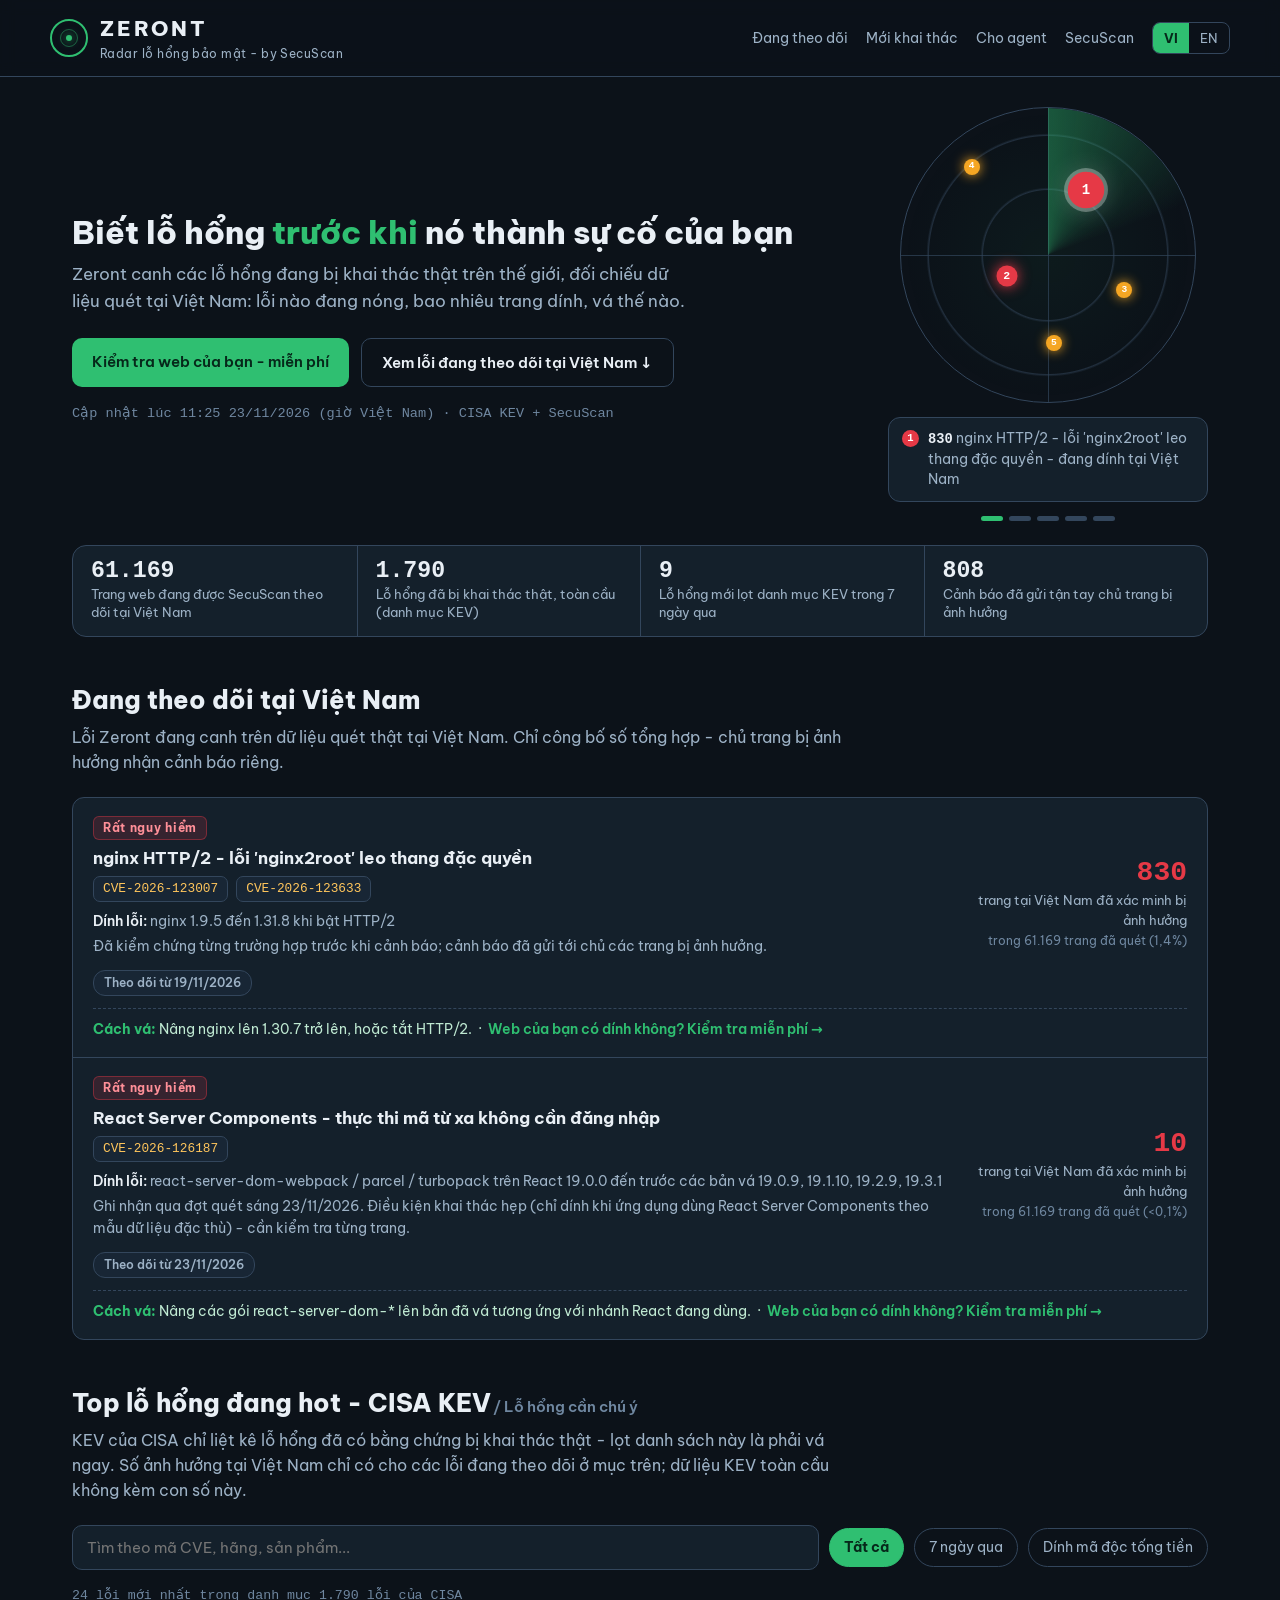
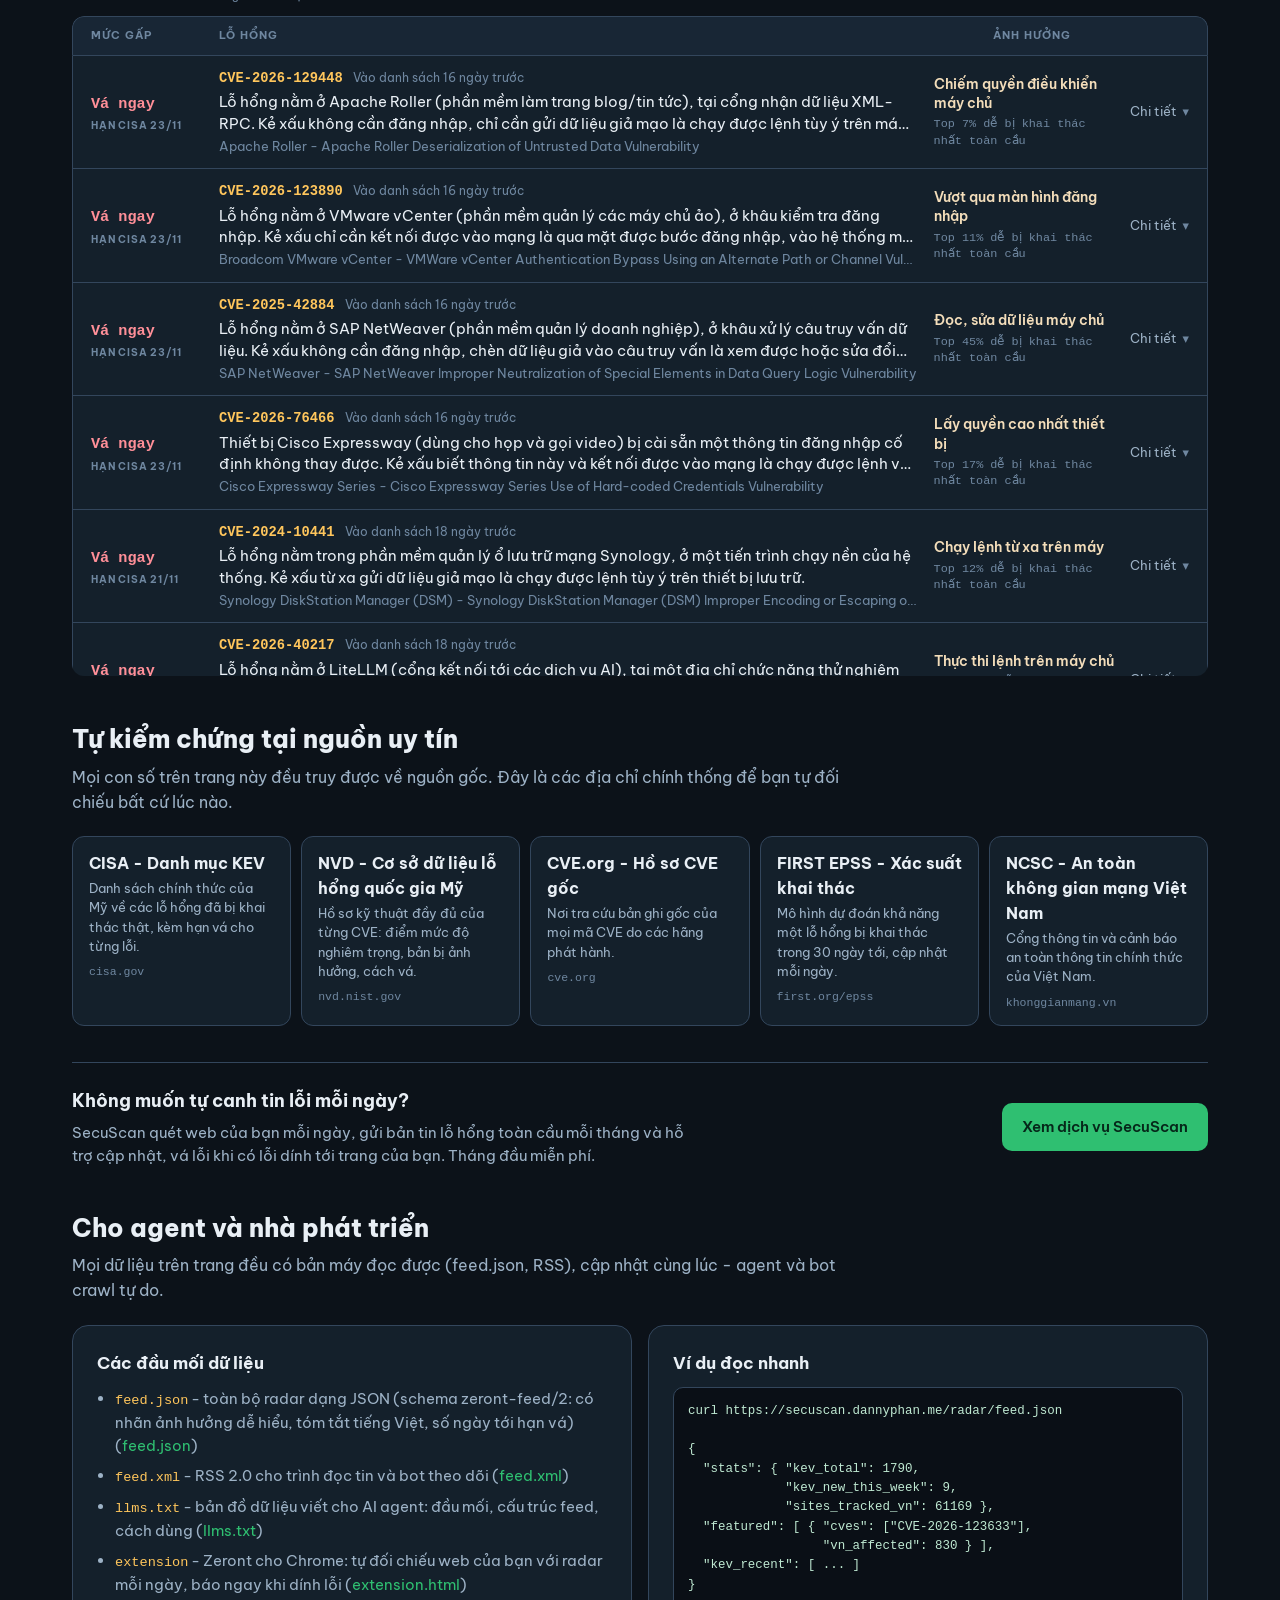
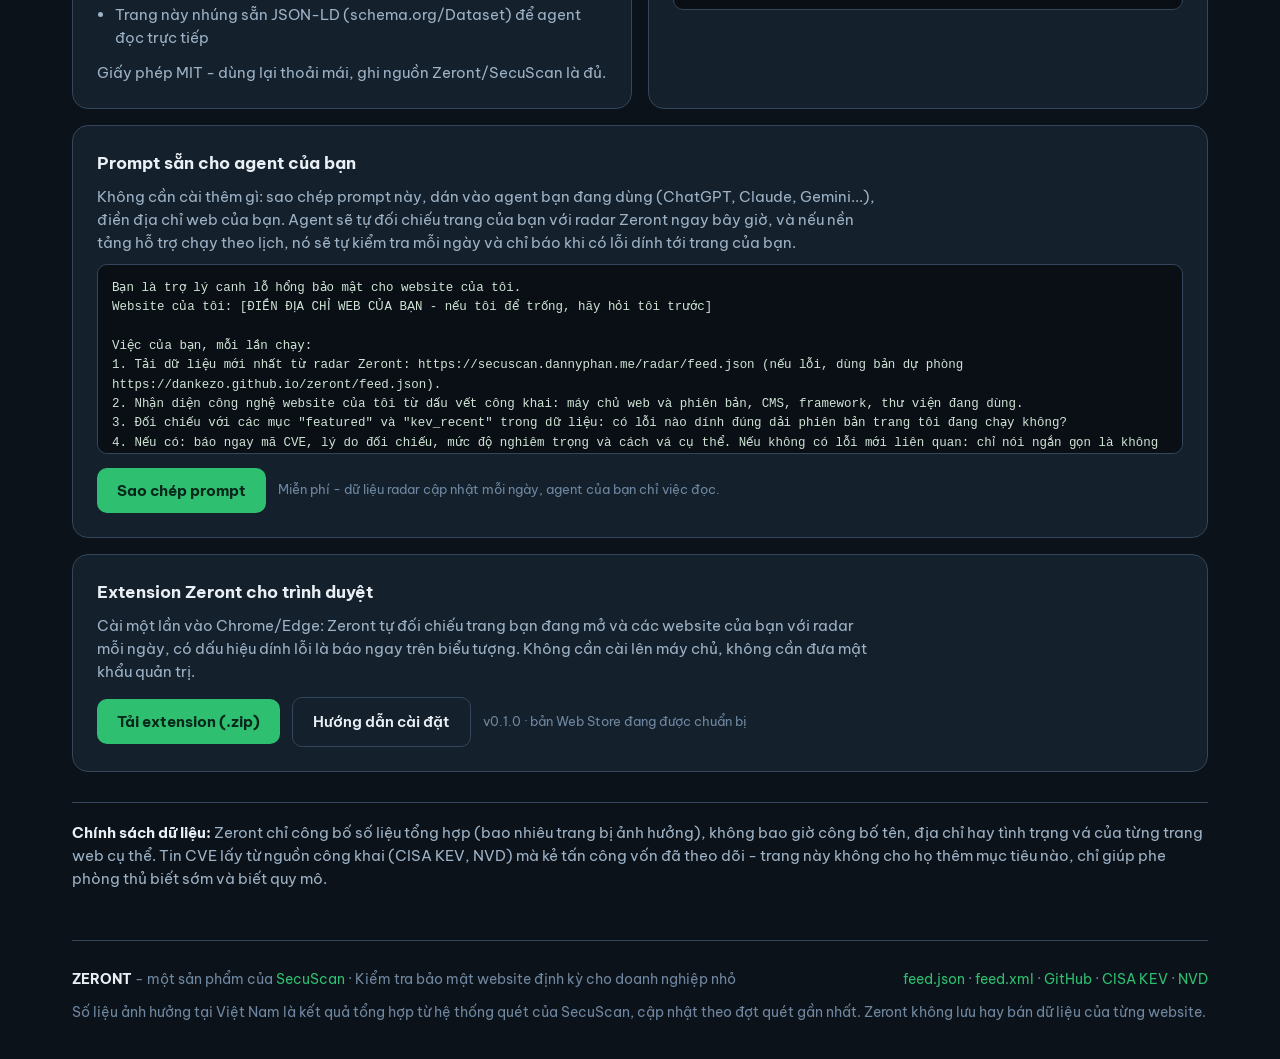
==== commit 57373a31: "Radar v6: remove the long how-to-read paragraph (short hover tooltips on column headers instead), wa" ====
--- a/index.html
+++ b/index.html
@@ -86,6 +86,11 @@
 .stat .n{font-family:var(--mono);font-size:1.45rem;font-weight:700;line-height:1}
 .stat .l{color:var(--mut);font-size:.83rem;line-height:1.35}
 @media (max-width:900px){.stat:nth-child(3){border-left:0}.stat:nth-child(n+3){border-top:1px solid var(--line)}}
+.htabs{display:flex;flex-wrap:wrap;align-items:baseline;gap:2px}
+.htab{font:inherit;color:inherit;background:none;border:0;padding:0;cursor:pointer;text-align:left}
+.htab.dim{color:var(--dim);font-size:.62em;font-weight:600}
+.htab.dim:hover{color:var(--txt)}
+.htab:not(.dim){cursor:default}
 .kevscroll{max-height:660px;overflow-y:auto;border-radius:12px;scrollbar-width:thin}
 .kevscroll .thead{position:sticky;top:0;z-index:2}
 .row .imp .g{display:block;color:var(--dim);font-size:.74rem;font-weight:500;margin-top:3px;font-family:var(--mono)}
@@ -275,26 +280,25 @@
   </section>
 
   <section id="kev">
-    <h2 data-vi="Top lỗ hổng đang hot - CISA KEV" data-en="Hot flaws right now - CISA KEV">Top lỗ hổng đang hot - CISA KEV</h2>
-    <p class="secsub" data-vi="KEV của CISA chỉ liệt kê lỗ hổng đã có bằng chứng bị khai thác thật - lọt danh sách này là phải vá ngay. Số ảnh hưởng tại Việt Nam chỉ có cho các lỗi đang theo dõi ở mục trên; dữ liệu KEV toàn cầu không kèm con số này." data-en="CISA's KEV lists only flaws with proven in-the-wild exploitation - landing here means patch now. Vietnam impact counts exist only for the tracked flaws above; global KEV data carries no such figures.">KEV của CISA chỉ liệt kê lỗ hổng đã có bằng chứng bị khai thác thật - lọt danh sách này là phải vá ngay. Số ảnh hưởng tại Việt Nam chỉ có cho các lỗi đang theo dõi ở mục trên; dữ liệu KEV toàn cầu không kèm con số này.</p>
+    <h2 class="htabs"><button class="htab on" id="tabKev" data-vi="Top lỗ hổng đang hot - CISA KEV" data-en="Hot flaws right now - CISA KEV">Top lỗ hổng đang hot - CISA KEV</button><button class="htab dim" id="tabWatch" data-vi="/ Lỗ hổng cần chú ý" data-en="/ Flaws to watch">/ Lỗ hổng cần chú ý</button></h2>
+    <p class="secsub" id="kevSub" data-vi="KEV của CISA chỉ liệt kê lỗ hổng đã có bằng chứng bị khai thác thật - lọt danh sách này là phải vá ngay. Số ảnh hưởng tại Việt Nam chỉ có cho các lỗi đang theo dõi ở mục trên; dữ liệu KEV toàn cầu không kèm con số này." data-en="CISA's KEV lists only flaws with proven in-the-wild exploitation - landing here means patch now. Vietnam impact counts exist only for the tracked flaws above; global KEV data carries no such figures.">KEV của CISA chỉ liệt kê lỗ hổng đã có bằng chứng bị khai thác thật - lọt danh sách này là phải vá ngay. Số ảnh hưởng tại Việt Nam chỉ có cho các lỗi đang theo dõi ở mục trên; dữ liệu KEV toàn cầu không kèm con số này.</p>
+    <p class="secsub" id="watchSub" hidden data-vi="Chưa lọt danh mục KEV (CISA chưa xác nhận bị khai thác), nhưng xác suất bị khai thác trên toàn cầu thuộc nhóm cao nhất theo EPSS của FIRST - thường là ứng viên vào KEV trong thời gian tới. Canh để vá sớm, trước khi thành sự cố." data-en="Not in KEV yet (CISA has not confirmed exploitation), but their global exploitation probability ranks among the highest in FIRST's EPSS - often tomorrow's KEV entries. Watch these to patch early.">Chưa lọt danh mục KEV (CISA chưa xác nhận bị khai thác), nhưng xác suất bị khai thác trên toàn cầu thuộc nhóm cao nhất theo EPSS của FIRST - thường là ứng viên vào KEV trong thời gian tới. Canh để vá sớm, trước khi thành sự cố.</p>
+    <div id="kevView">
     <div class="controls">
       <input id="q" type="search" placeholder="Tìm theo mã CVE, hãng, sản phẩm...">
       <button class="chip on" data-f="all" data-vi="Tất cả" data-en="All">Tất cả</button>
       <button class="chip" data-f="week" data-vi="7 ngày qua" data-en="Last 7 days">7 ngày qua</button>
       <button class="chip" data-f="rw" data-vi="Dính mã độc tống tiền" data-en="Ransomware-linked">Dính mã độc tống tiền</button>
     </div>
-    <p class="gloss" data-vi="Cách đọc bảng: cột <b>Mức gấp</b> dựa trên hạn vá do CISA (cơ quan an ninh mạng của Mỹ) đặt ra - quá hạn nghĩa là lỗi đã bị tin tặc khai thác lâu ngoài đời thực, cần vá càng sớm càng tốt. Cột <b>Ảnh hưởng</b> là việc kẻ xấu làm được nếu khai thác thành công. Bấm vào từng dòng để xem chi tiết." data-en="How to read this table: <b>Urgency</b> follows the remediation deadline set by CISA (the US cybersecurity agency) - overdue means the flaw has been exploited in the wild for a long time, patch as soon as possible. <b>Impact</b> is what an attacker gains on success. Click any row for details.">Cách đọc bảng: cột <b>Mức gấp</b> dựa trên hạn vá do CISA (cơ quan an ninh mạng của Mỹ) đặt ra - quá hạn nghĩa là lỗi đã bị tin tặc khai thác lâu ngoài đời thực, cần vá càng sớm càng tốt. Cột <b>Ảnh hưởng</b> là việc kẻ xấu làm được nếu khai thác thành công. Bấm vào từng dòng để xem chi tiết.</p>
     <div class="count" id="count"></div>
     <div class="kevscroll">
-    <div class="thead"><span data-vi="Mức gấp" data-en="Urgency" data-tip-vi="Dựa trên hạn vá CISA: ngày CISA buộc các cơ quan Mỹ phải vá xong. Quá hạn = lỗi đã bị khai thác lâu, rất gấp." data-tip-en="Based on the CISA due date: the deadline US agencies must patch by. Overdue = exploited for a long time, very urgent.">Mức gấp</span><span data-vi="Lỗ hổng" data-en="Vulnerability">Lỗ hổng</span><span data-vi="Ảnh hưởng" data-en="Impact">Ảnh hưởng</span><span></span></div>
+    <div class="thead"><span data-vi="Mức gấp" data-en="Urgency" data-tip-vi="Theo hạn vá CISA: quá hạn = đã bị khai thác lâu, vá ngay." data-tip-en="By CISA due date: overdue = exploited for long, patch now.">Mức gấp</span><span data-vi="Lỗ hổng" data-en="Vulnerability" data-tip-vi="Tóm tắt dễ hiểu + tên gốc của hãng. Bấm dòng để xem chi tiết." data-tip-en="Plain summary + original vendor name. Click a row for details.">Lỗ hổng</span><span data-vi="Ảnh hưởng" data-en="Impact" data-tip-vi="Kẻ xấu làm được gì + vị trí top khai thác toàn cầu (EPSS)." data-tip-en="What the attacker gains + global exploitability rank (EPSS).">Ảnh hưởng</span><span></span></div>
     <div class="rows" id="rows"></div>
     </div>
-  </section>
-
-  <section id="watch">
-    <h2 data-vi="Lỗ hổng cần theo dõi" data-en="Flaws to watch">Lỗ hổng cần theo dõi</h2>
-    <p class="secsub" data-vi="Chưa lọt danh mục KEV (CISA chưa xác nhận bị khai thác), nhưng xác suất bị khai thác trên toàn cầu thuộc nhóm cao nhất theo EPSS của FIRST - đây thường là ứng viên vào KEV trong thời gian tới. Canh các lỗi này để vá sớm, trước khi chúng thành sự cố." data-en="Not in KEV yet (CISA has not confirmed exploitation), but their global exploitation probability ranks among the highest in FIRST's EPSS - often tomorrow's KEV entries. Watch these to patch early, before they become incidents.">Chưa lọt danh mục KEV (CISA chưa xác nhận bị khai thác), nhưng xác suất bị khai thác trên toàn cầu thuộc nhóm cao nhất theo EPSS của FIRST - đây thường là ứng viên vào KEV trong thời gian tới. Canh các lỗi này để vá sớm, trước khi chúng thành sự cố.</p>
+    </div>
+    <div id="watchView" hidden>
     <div class="wrows" id="wrows"></div>
+    </div>
   </section>
 
   <section id="sources">
@@ -596,6 +600,17 @@
 }
 document.getElementById('lv').addEventListener('click', function(){ setLang('vi'); });
 document.getElementById('le').addEventListener('click', function(){ setLang('en'); });
+function setKevTab(mode){
+  var watch = mode === 'watch';
+  document.getElementById('kevView').hidden = watch;
+  document.getElementById('watchView').hidden = !watch;
+  document.getElementById('kevSub').hidden = watch;
+  document.getElementById('watchSub').hidden = !watch;
+  document.getElementById('tabKev').classList.toggle('dim', watch);
+  document.getElementById('tabWatch').classList.toggle('dim', !watch);
+}
+document.getElementById('tabKev').addEventListener('click', function(){ setKevTab('kev'); });
+document.getElementById('tabWatch').addEventListener('click', function(){ setKevTab('watch'); });
 document.querySelectorAll('[data-tip-vi]').forEach(function(el){ el.setAttribute('data-tip', el.getAttribute('data-tip-vi')); });
 renderAll();
 </script>
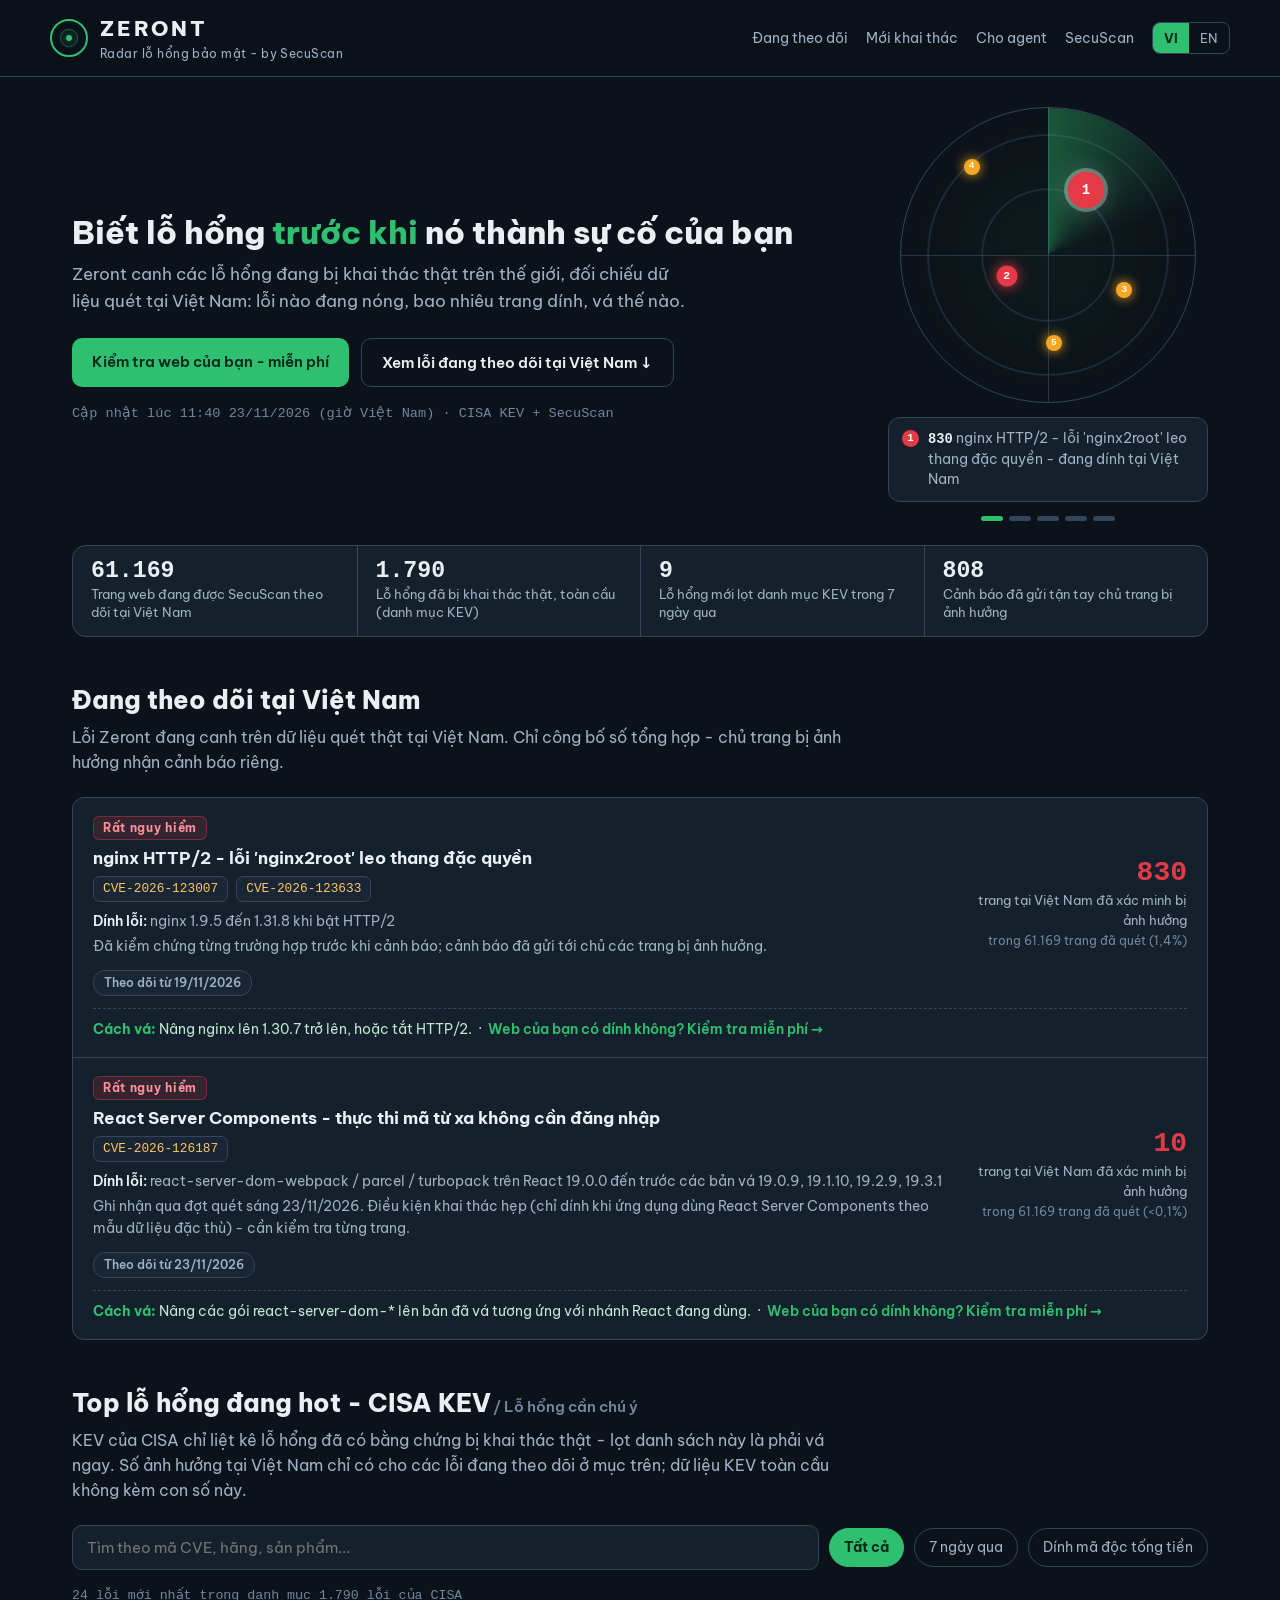
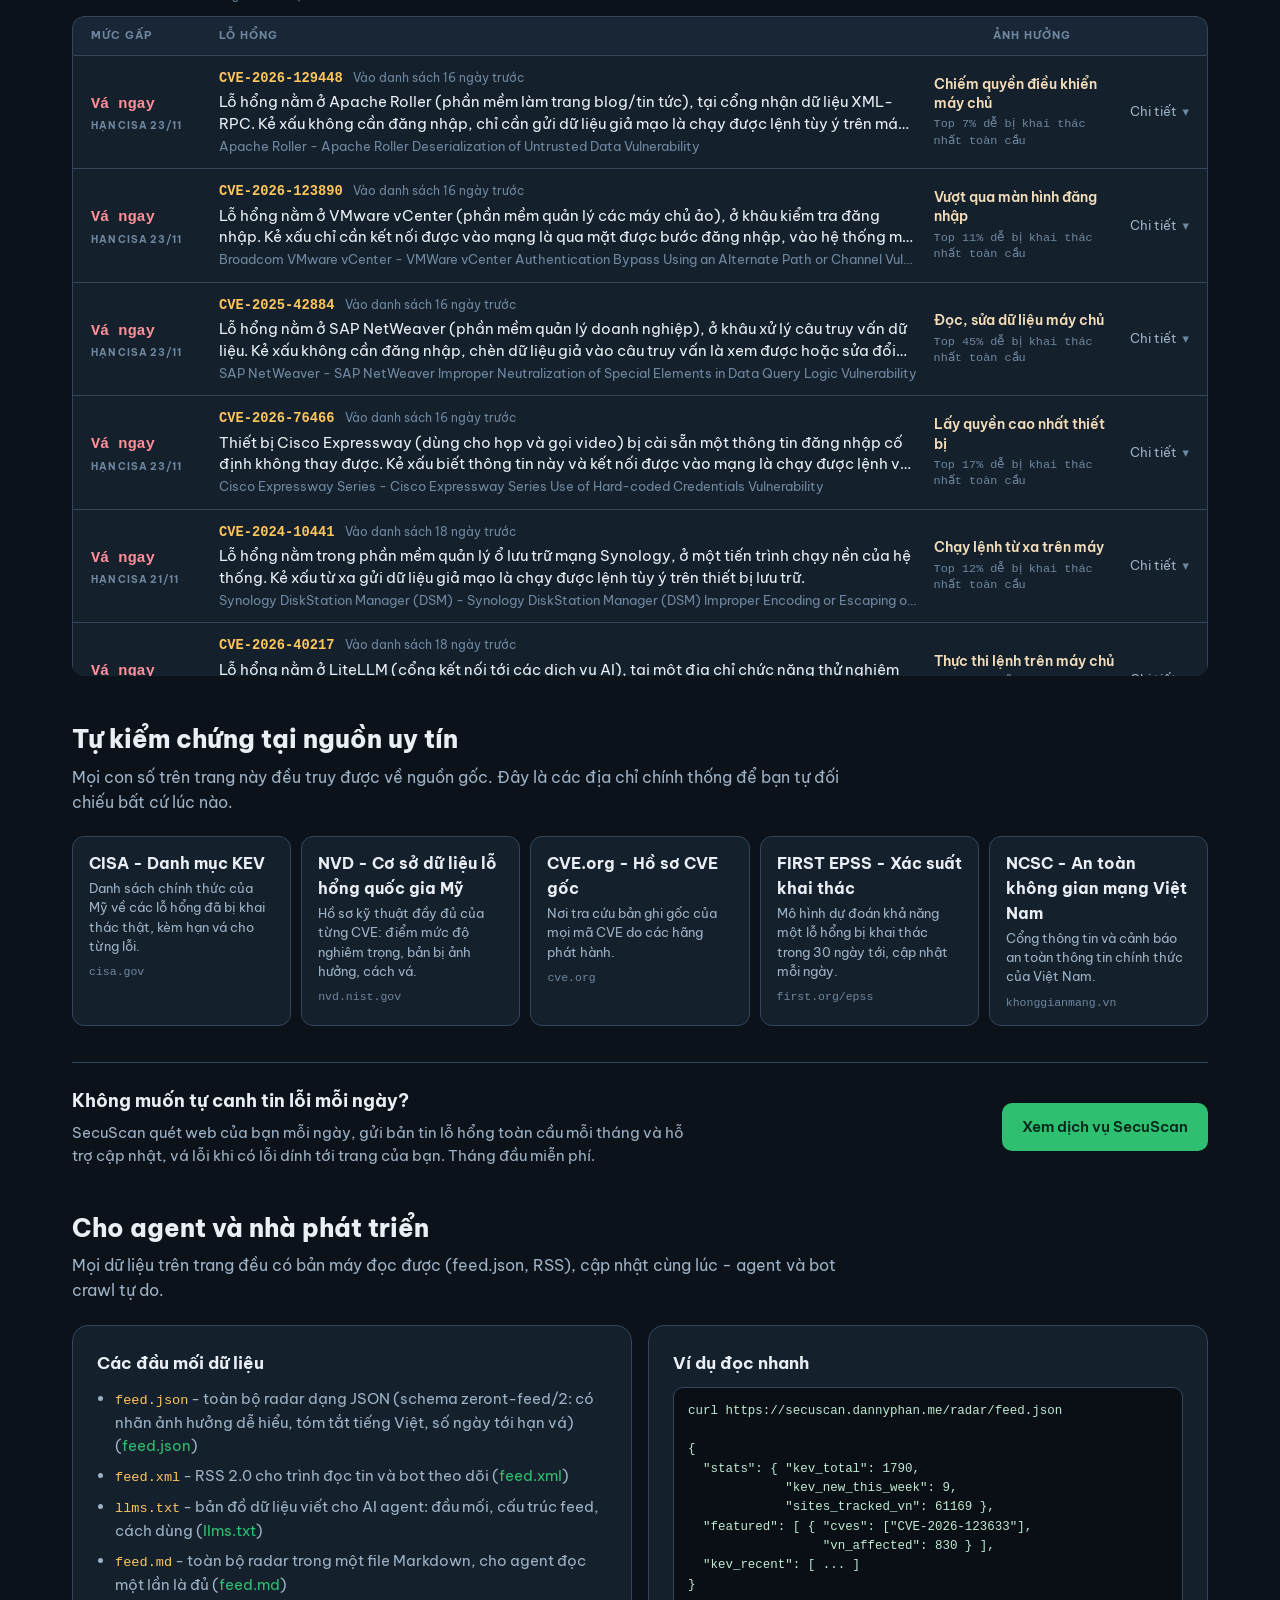
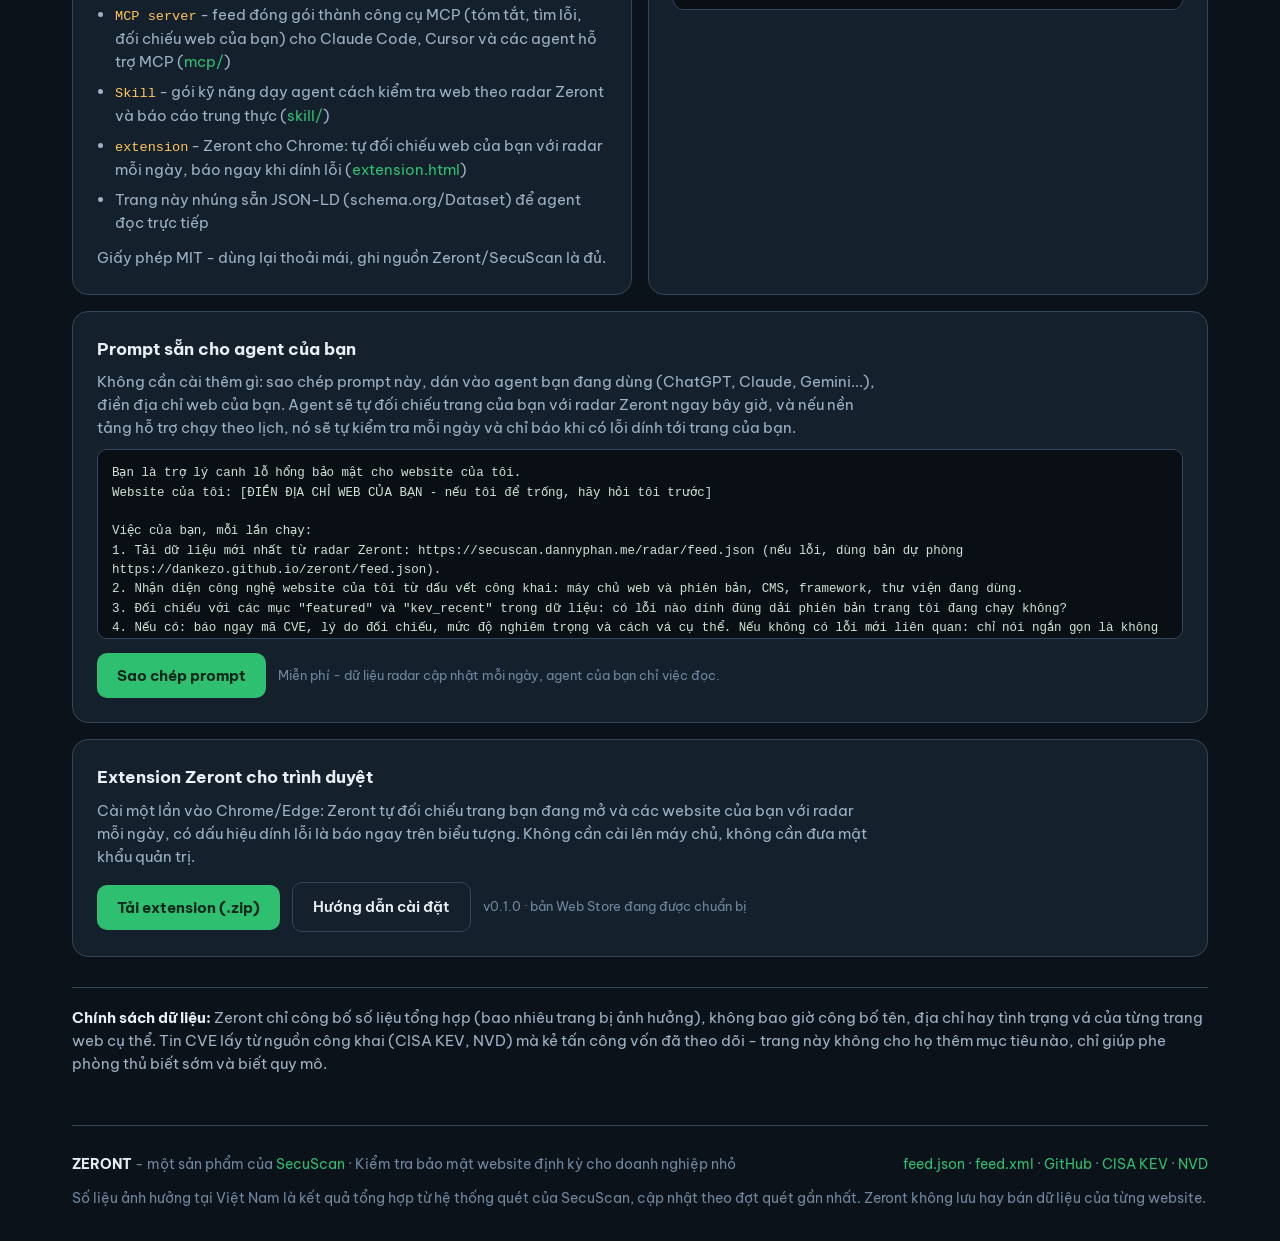
==== commit 7c5d3f64: "Zeront pro polish + agent features: own favicon set + OG image, full SEO head (canonical, OG/Twitter" ====
--- a/index.html
+++ b/index.html
@@ -5,8 +5,29 @@
 <meta name="viewport" content="width=device-width, initial-scale=1.0">
 <title>Zeront - Radar lỗ hổng bảo mật | SecuScan</title>
 <meta name="description" content="Radar lỗ hổng bảo mật: lỗi mới đang bị khai thác trên thế giới (CISA KEV), các lỗi đang theo dõi tại Việt Nam kèm số liệu ảnh hưởng tổng hợp và cách vá. Cập nhật hằng ngày.">
+<link rel="canonical" href="https://secuscan.dannyphan.me/radar/">
+<meta name="robots" content="index, follow">
+<meta name="theme-color" content="#0c1219">
+<meta name="author" content="SecuScan">
+<link rel="icon" type="image/svg+xml" href="favicon.svg">
+<link rel="icon" type="image/x-icon" href="favicon.ico">
+<link rel="apple-touch-icon" href="apple-touch-icon.png">
+<meta property="og:type" content="website">
+<meta property="og:site_name" content="Zeront by SecuScan">
+<meta property="og:title" content="Zeront - Radar lỗ hổng bảo mật">
+<meta property="og:description" content="Lỗi đang bị khai thác thật trên thế giới (CISA KEV + EPSS), đối chiếu dữ liệu quét 61.169 trang tại Việt Nam. Cập nhật hằng ngày, có feed cho agent.">
+<meta property="og:url" content="https://secuscan.dannyphan.me/radar/">
+<meta property="og:image" content="https://secuscan.dannyphan.me/radar/og-image.png">
+<meta property="og:image:width" content="1200">
+<meta property="og:image:height" content="630">
+<meta property="og:locale" content="vi_VN">
+<meta name="twitter:card" content="summary_large_image">
+<meta name="twitter:title" content="Zeront - Radar lỗ hổng bảo mật">
+<meta name="twitter:description" content="Lỗi đang bị khai thác thật trên thế giới, đối chiếu dữ liệu quét tại Việt Nam. Cập nhật hằng ngày.">
+<meta name="twitter:image" content="https://secuscan.dannyphan.me/radar/og-image.png">
 <link rel="alternate" type="application/json" title="Zeront feed (JSON)" href="feed.json">
 <link rel="alternate" type="application/rss+xml" title="Zeront feed (RSS)" href="feed.xml">
+<link rel="alternate" type="text/markdown" title="Zeront radar (Markdown)" href="feed.md">
 <link rel="preconnect" href="https://fonts.googleapis.com">
 <link href="https://fonts.googleapis.com/css2?family=Be+Vietnam+Pro:wght@400;500;600;700;800&display=swap" rel="stylesheet">
 <script type="application/ld+json">
@@ -331,6 +352,9 @@
           <li><span class="ep">feed.json</span> - <span data-vi="toàn bộ radar dạng JSON (schema zeront-feed/2: có nhãn ảnh hưởng dễ hiểu, tóm tắt tiếng Việt, số ngày tới hạn vá)" data-en="the full radar as JSON (schema zeront-feed/2: plain-language impact labels, Vietnamese summaries, days-to-deadline)">toàn bộ radar dạng JSON (schema zeront-feed/2: có nhãn ảnh hưởng dễ hiểu, tóm tắt tiếng Việt, số ngày tới hạn vá)</span> (<a href="feed.json">feed.json</a>)</li>
           <li><span class="ep">feed.xml</span> - <span data-vi="RSS 2.0 cho trình đọc tin và bot theo dõi" data-en="RSS 2.0 for readers and monitoring bots">RSS 2.0 cho trình đọc tin và bot theo dõi</span> (<a href="feed.xml">feed.xml</a>)</li>
           <li><span class="ep">llms.txt</span> - <span data-vi="bản đồ dữ liệu viết cho AI agent: đầu mối, cấu trúc feed, cách dùng" data-en="a data map written for AI agents: endpoints, feed schema, usage">bản đồ dữ liệu viết cho AI agent: đầu mối, cấu trúc feed, cách dùng</span> (<a href="llms.txt">llms.txt</a>)</li>
+          <li><span class="ep">feed.md</span> - <span data-vi="toàn bộ radar trong một file Markdown, cho agent đọc một lần là đủ" data-en="the whole radar in one Markdown file, one fetch is enough for an agent">toàn bộ radar trong một file Markdown, cho agent đọc một lần là đủ</span> (<a href="feed.md">feed.md</a>)</li>
+          <li><span class="ep">MCP server</span> - <span data-vi="feed đóng gói thành công cụ MCP (tóm tắt, tìm lỗi, đối chiếu web của bạn) cho Claude Code, Cursor và các agent hỗ trợ MCP" data-en="the feed as MCP tools (summary, search, check your site) for Claude Code, Cursor and MCP-capable agents">feed đóng gói thành công cụ MCP (tóm tắt, tìm lỗi, đối chiếu web của bạn) cho Claude Code, Cursor và các agent hỗ trợ MCP</span> (<a href="https://github.com/dankezo/zeront/tree/main/mcp" target="_blank" rel="noopener">mcp/</a>)</li>
+          <li><span class="ep">Skill</span> - <span data-vi="gói kỹ năng dạy agent cách kiểm tra web theo radar Zeront và báo cáo trung thực" data-en="a skill package teaching agents to check sites against the Zeront radar and report honestly">gói kỹ năng dạy agent cách kiểm tra web theo radar Zeront và báo cáo trung thực</span> (<a href="https://github.com/dankezo/zeront/tree/main/skill" target="_blank" rel="noopener">skill/</a>)</li>
           <li><span class="ep">extension</span> - <span data-vi="Zeront cho Chrome: tự đối chiếu web của bạn với radar mỗi ngày, báo ngay khi dính lỗi" data-en="Zeront for Chrome: checks your sites against the radar daily and alerts on a match">Zeront cho Chrome: tự đối chiếu web của bạn với radar mỗi ngày, báo ngay khi dính lỗi</span> (<a href="https://dankezo.github.io/zeront/extension.html" target="_blank" rel="noopener">extension.html</a>)</li>
           <li><span data-vi="Trang này nhúng sẵn" data-en="This page embeds">Trang này nhúng sẵn</span> JSON-LD (schema.org/Dataset) <span data-vi="để agent đọc trực tiếp" data-en="for direct agent reading">để agent đọc trực tiếp</span></li>
         </ul>
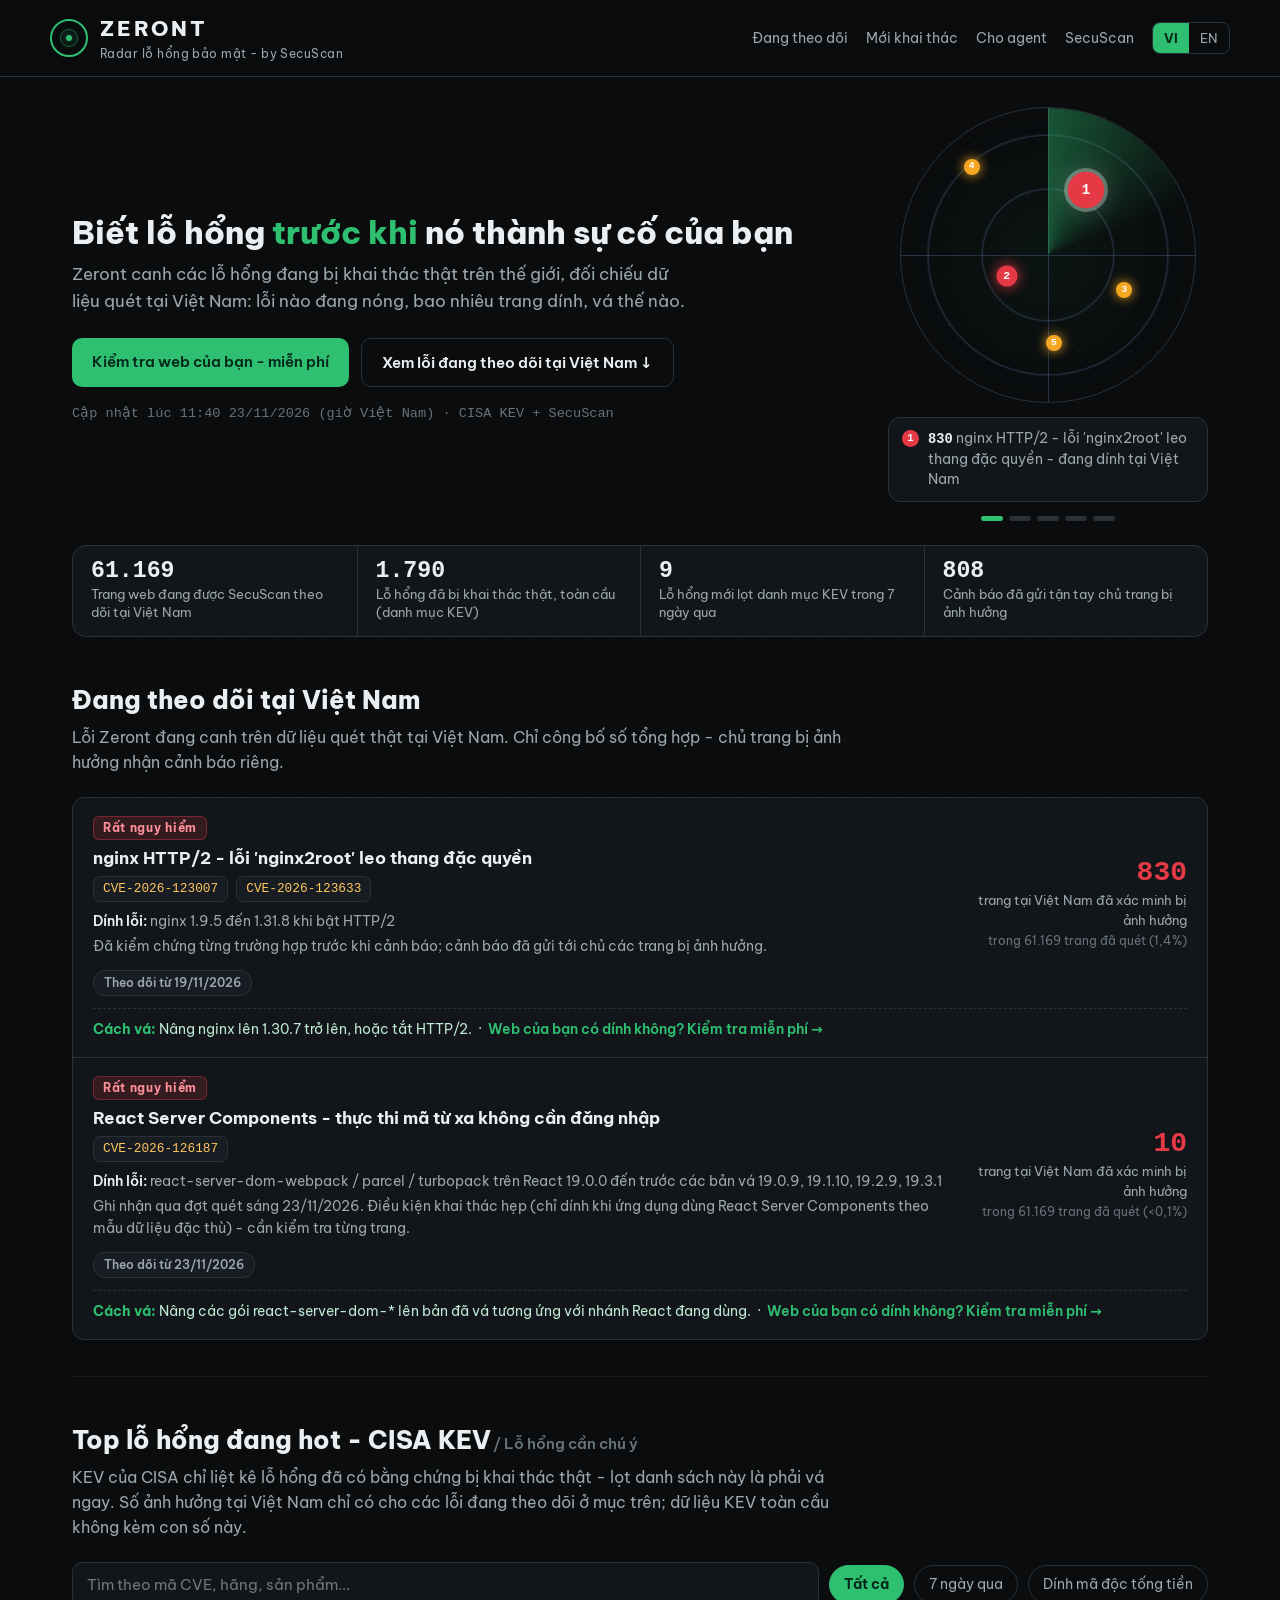
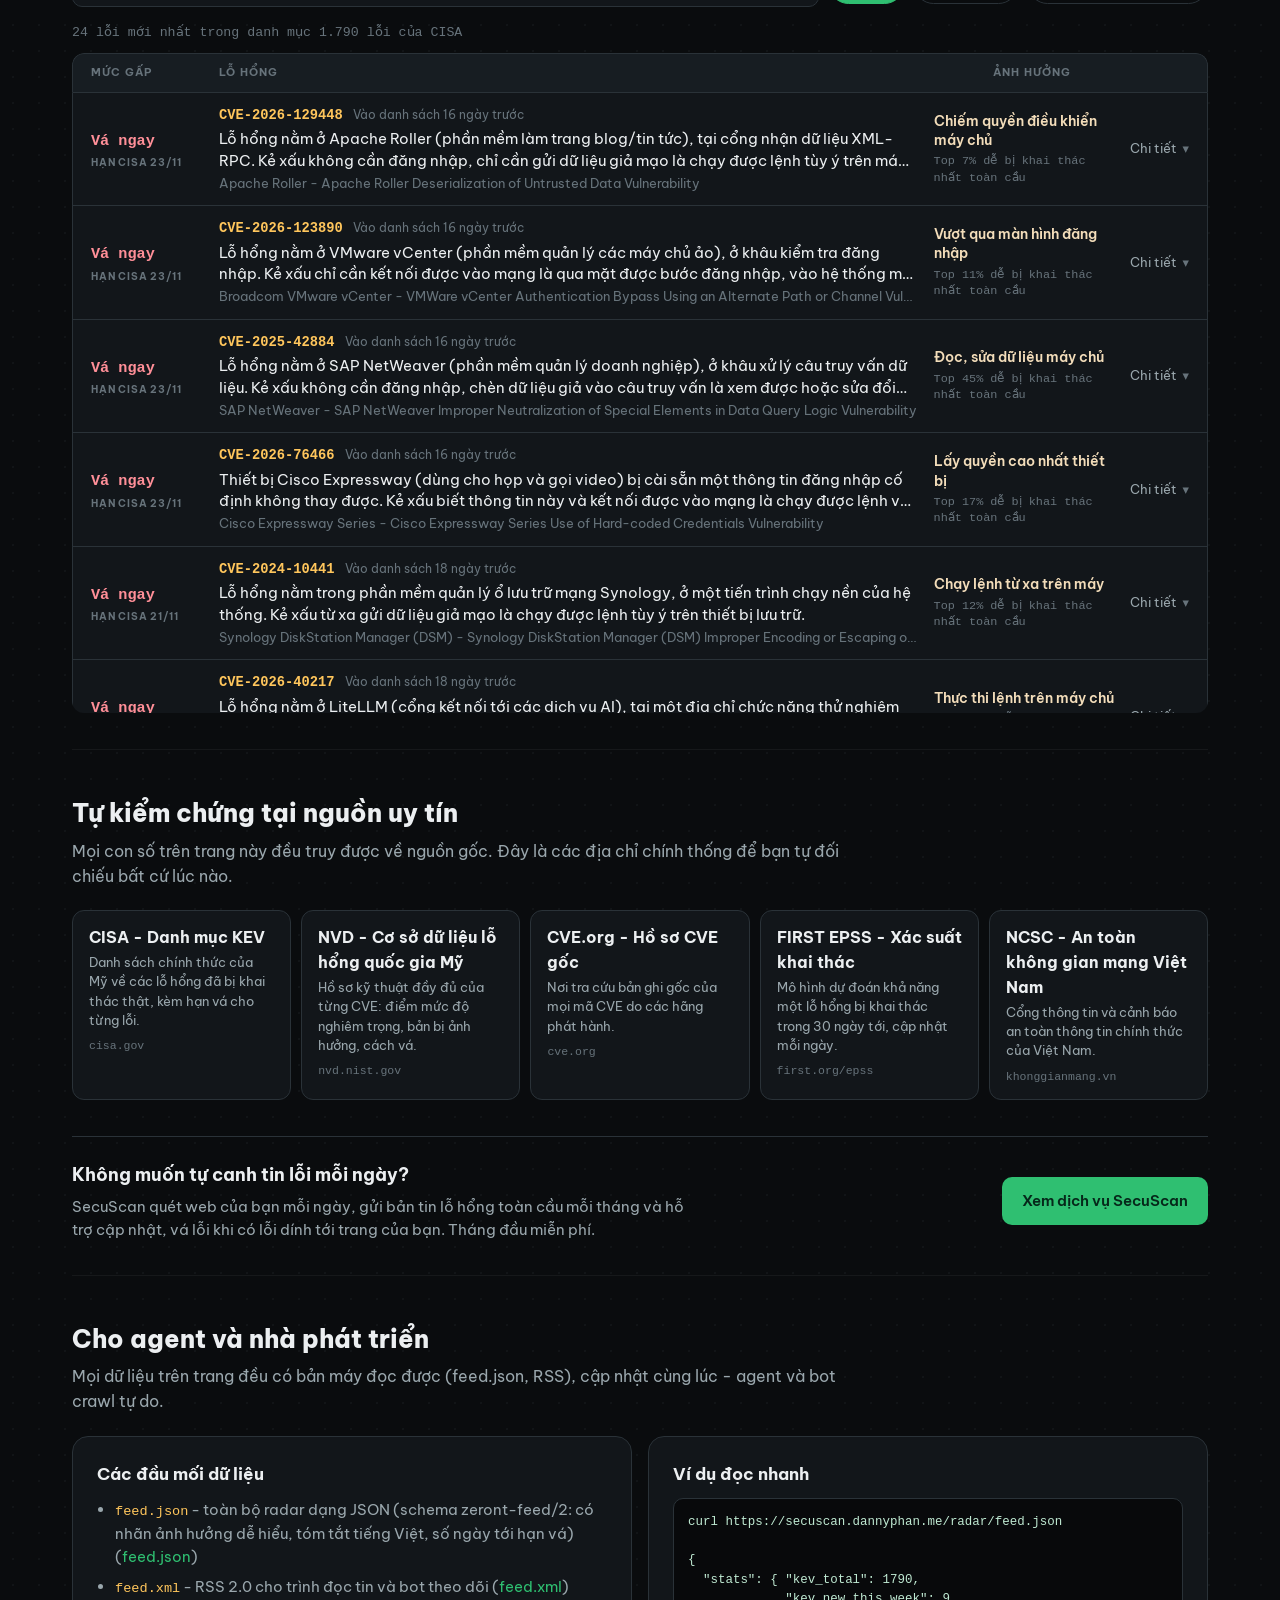
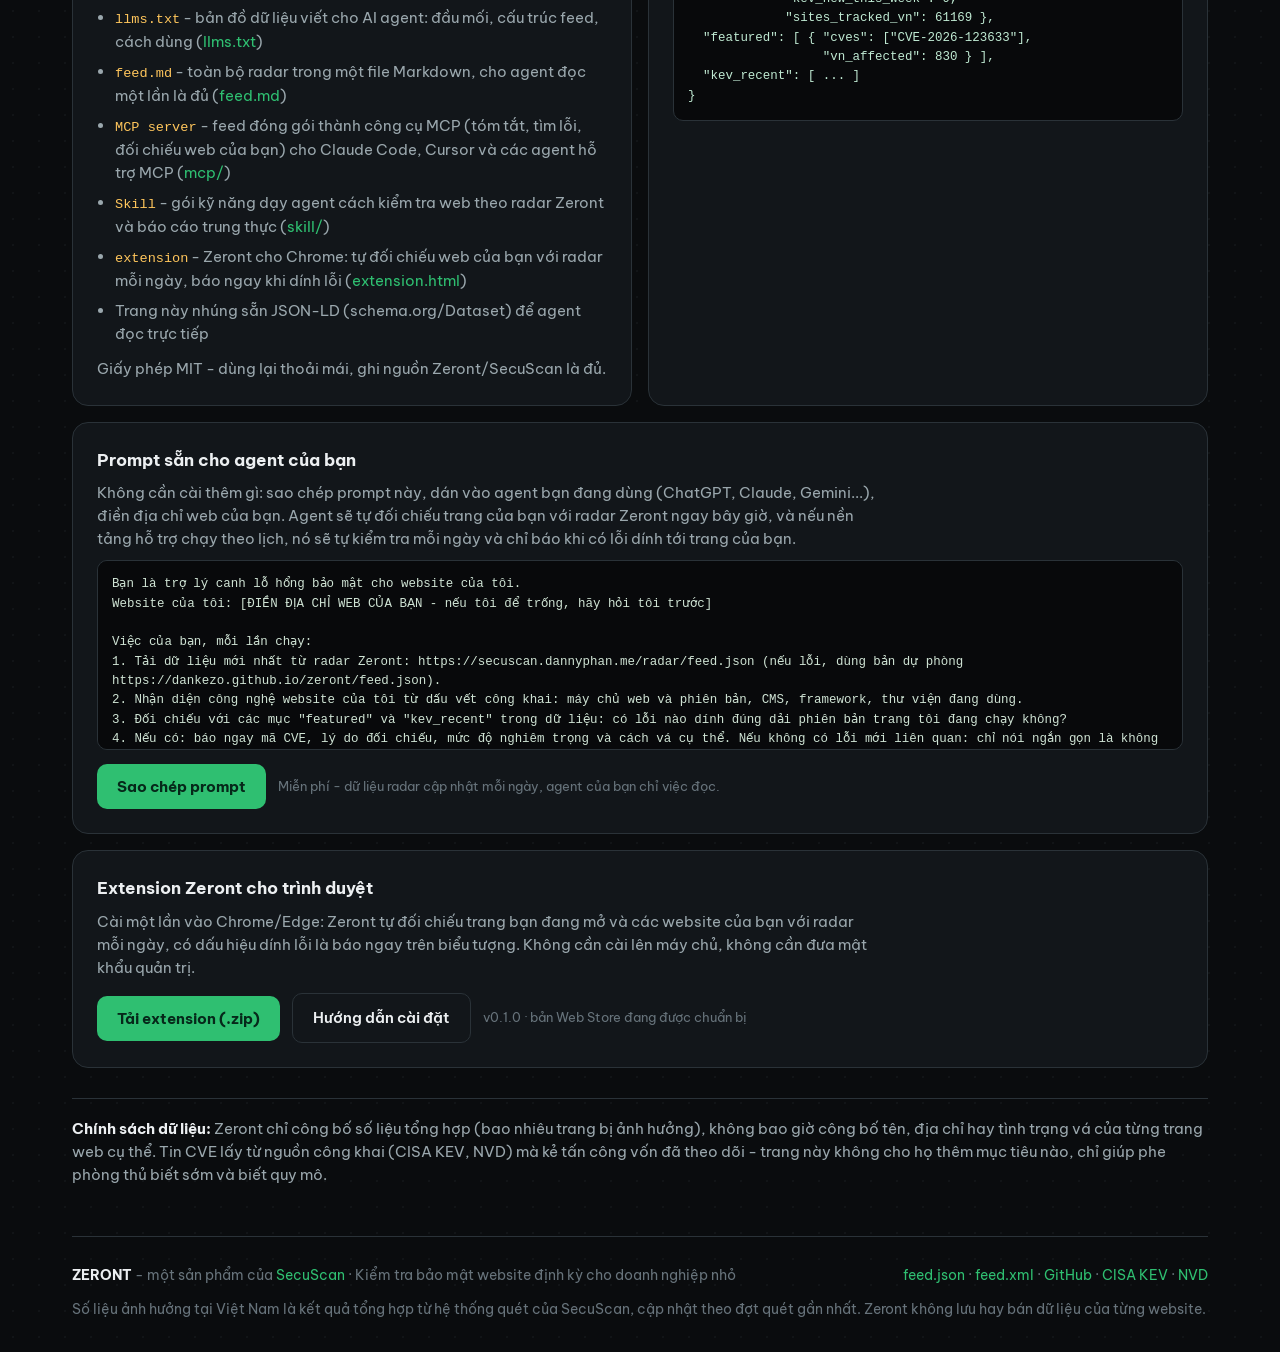
==== commit fdbe2e20: "Radar background rebuild: neutral ink palette (drop steel-blue dashboard tones), quiet dark borders," ====
--- a/index.html
+++ b/index.html
@@ -35,21 +35,21 @@
 </script>
 <style>
 :root{
-  --bg:#0c1219; --panel:#14202b; --panel2:#182635; --line:#33465c;
-  --txt:#e9eff5; --mut:#9db2c6; --dim:#6f87a0;
+  --bg:#0a0c0e; --panel:#12161a; --panel2:#171d22; --line:#2a3238;
+  --txt:#eceff1; --mut:#9aa7ad; --dim:#67737b;
   --green:#2fbf71; --amber:#f5a623; --red:#e63946;
   --mono:ui-monospace,'SF Mono',Consolas,monospace;
 }
 *{margin:0;padding:0;box-sizing:border-box}
 html{scroll-behavior:smooth}
-body{background:var(--bg);color:var(--txt);font-family:'Be Vietnam Pro',system-ui,sans-serif;line-height:1.55;-webkit-font-smoothing:antialiased}
+body{background-color:var(--bg);background-image:radial-gradient(rgba(170,190,200,.05) 1px,transparent 1.3px);background-size:26px 26px;color:var(--txt);font-family:'Be Vietnam Pro',system-ui,sans-serif;line-height:1.55;-webkit-font-smoothing:antialiased}
 a{color:var(--green);text-decoration:none}
 a:hover{text-decoration:underline}
 .wrap{max-width:1180px;margin:0 auto;padding:0 22px}
 .mono{font-family:var(--mono)}
 
 /* header */
-header{border-bottom:1px solid var(--line);position:sticky;top:0;background:rgba(12,18,25,.92);backdrop-filter:blur(8px);z-index:20}
+header{border-bottom:1px solid var(--line);position:sticky;top:0;background:rgba(10,12,14,.92);backdrop-filter:blur(8px);z-index:20}
 .hd{display:flex;align-items:center;justify-content:space-between;gap:16px;padding:13px 0}
 .brand{display:flex;align-items:center;gap:12px;color:var(--txt)}
 .brand:hover{text-decoration:none}
@@ -134,6 +134,7 @@
 
 /* sections */
 section{padding:38px 0 6px}
+#kev,#sources,#agents{border-top:1px solid rgba(255,255,255,.05);margin-top:30px;padding-top:44px}
 h2{font-size:1.55rem;font-weight:800;margin-bottom:6px}
 .secsub{color:var(--mut);margin-bottom:22px;max-width:72ch}
 
@@ -168,7 +169,7 @@
 .gloss{color:var(--dim);font-size:.83rem;margin:-6px 0 14px;max-width:95ch}
 .gloss b{color:var(--mut)}
 [data-tip]{position:relative}
-[data-tip]:hover::after{content:attr(data-tip);position:absolute;left:0;bottom:calc(100% + 7px);width:250px;background:#1d2c3b;border:1px solid var(--line);border-radius:8px;padding:8px 11px;font-size:.78rem;font-weight:400;letter-spacing:0;text-transform:none;color:var(--txt);line-height:1.5;z-index:40;white-space:normal;box-shadow:0 8px 24px rgba(0,0,0,.45)}
+[data-tip]:hover::after{content:attr(data-tip);position:absolute;left:0;bottom:calc(100% + 7px);width:250px;background:#1a2126;border:1px solid var(--line);border-radius:8px;padding:8px 11px;font-size:.78rem;font-weight:400;letter-spacing:0;text-transform:none;color:var(--txt);line-height:1.5;z-index:40;white-space:normal;box-shadow:0 8px 24px rgba(0,0,0,.45)}
 .row{padding:12px 18px;display:grid;grid-template-columns:112px minmax(0,1fr) 180px auto;gap:16px;align-items:center;border-top:1px solid var(--line);cursor:pointer}
 .row:first-child{border-top:0}
 .row:hover{background:rgba(47,191,113,.06)}
@@ -222,7 +223,7 @@
 .abox p,.abox li{color:var(--mut);font-size:.93rem}
 .abox ul{margin:10px 0 0 18px}
 .abox li{margin-bottom:7px}
-pre{background:#0a0f16;border:1px solid var(--line);border-radius:10px;padding:14px;font-family:var(--mono);font-size:.78rem;overflow-x:auto;color:#bfe9d2;margin-top:10px}
+pre{background:#08090b;border:1px solid var(--line);border-radius:10px;padding:14px;font-family:var(--mono);font-size:.78rem;overflow-x:auto;color:#bfe9d2;margin-top:10px}
 .ep{font-family:var(--mono);font-size:.85rem;color:#ffc65c}
 
 .promptbox{margin-top:16px;background:var(--panel);border:1px solid var(--line);border-radius:16px;padding:24px}
@@ -257,6 +258,14 @@
   .row .meta{grid-area:meta;justify-content:flex-start}
   .row .det{grid-area:det}
   .urg .d{font-size:.85rem}
+  /* mobile: no truncated text anywhere - wrap fully or drop the redundant line */
+  .row .idrow{flex-wrap:wrap;row-gap:1px}
+  .row .rel{white-space:normal}
+  .row .plain{display:block;-webkit-line-clamp:none;overflow:visible}
+  .row .orig{display:none}
+  .row .dtxt{white-space:normal}
+  .trow .aff.st{display:block;-webkit-line-clamp:none;overflow:visible}
+  .trow .fixline a{white-space:normal}
   .svc{flex-direction:column;align-items:flex-start}
   .hd nav a{display:none}
   .hd nav{gap:0}
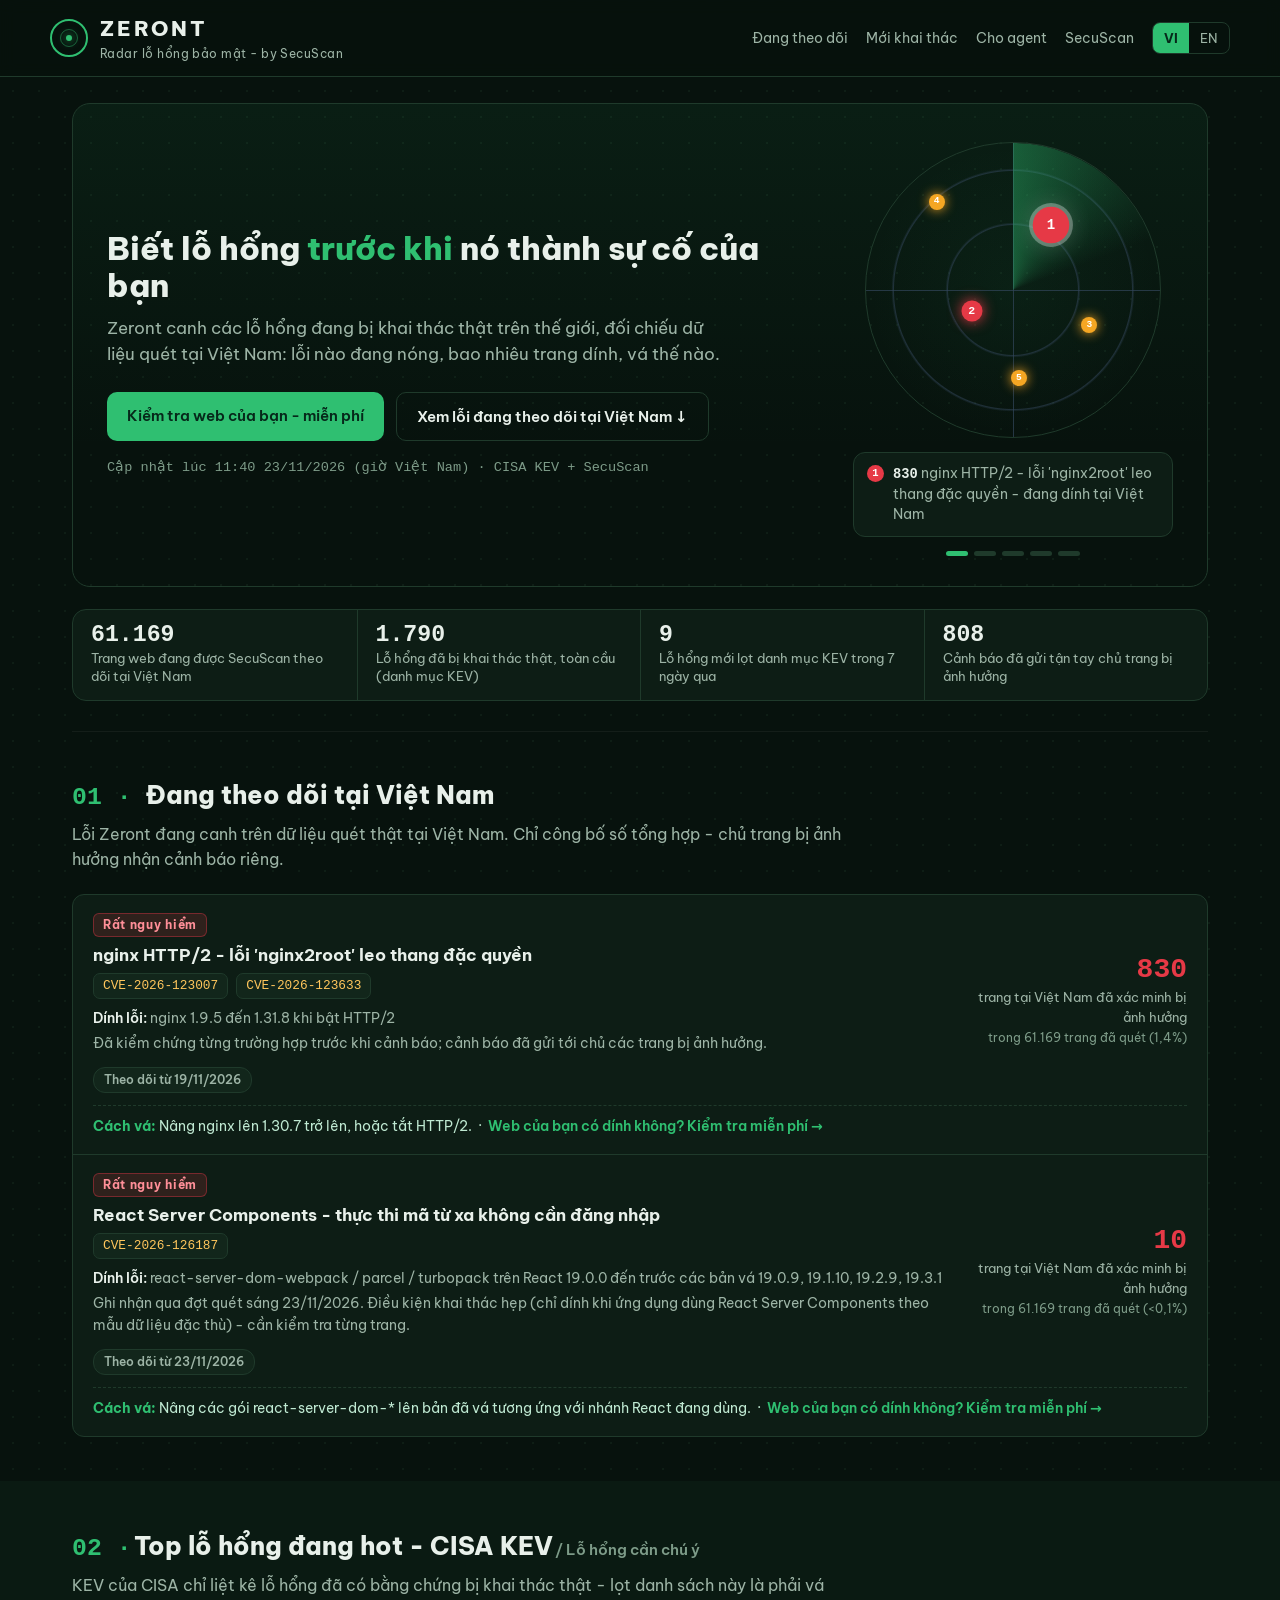
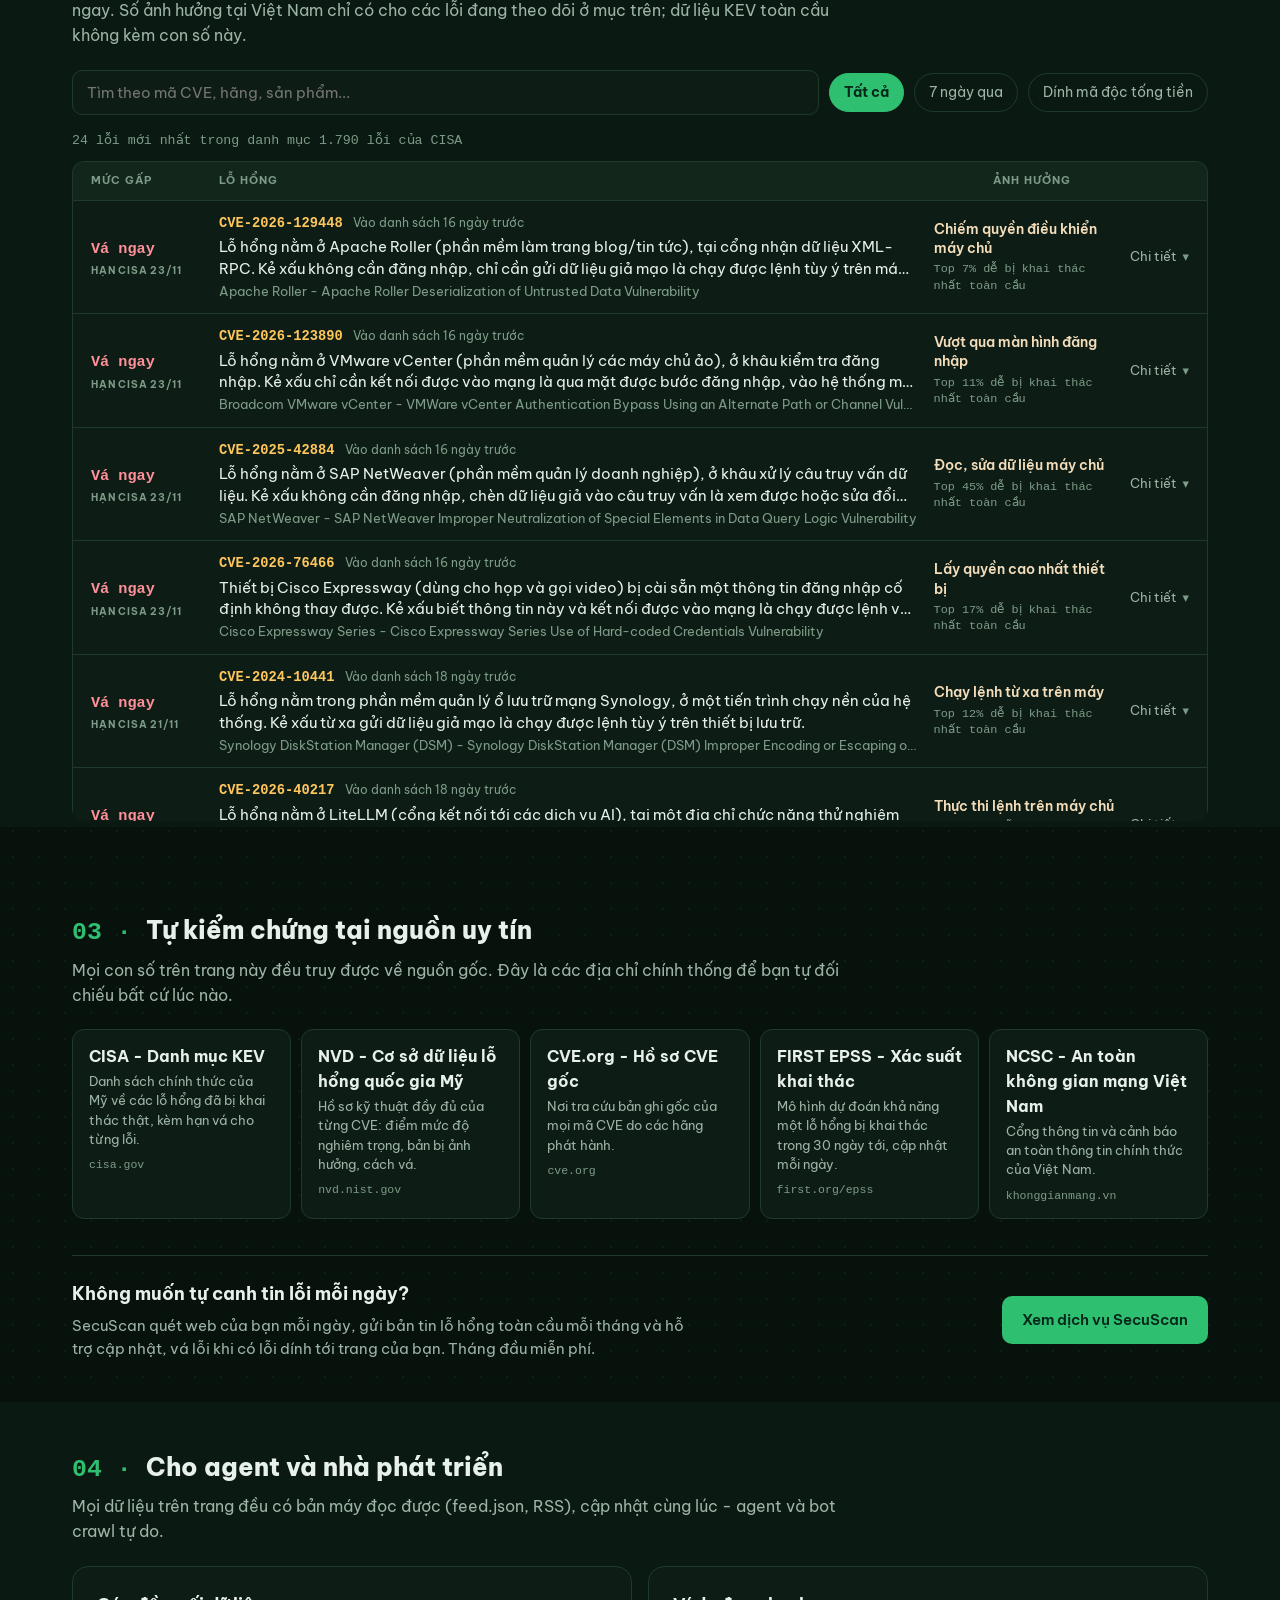
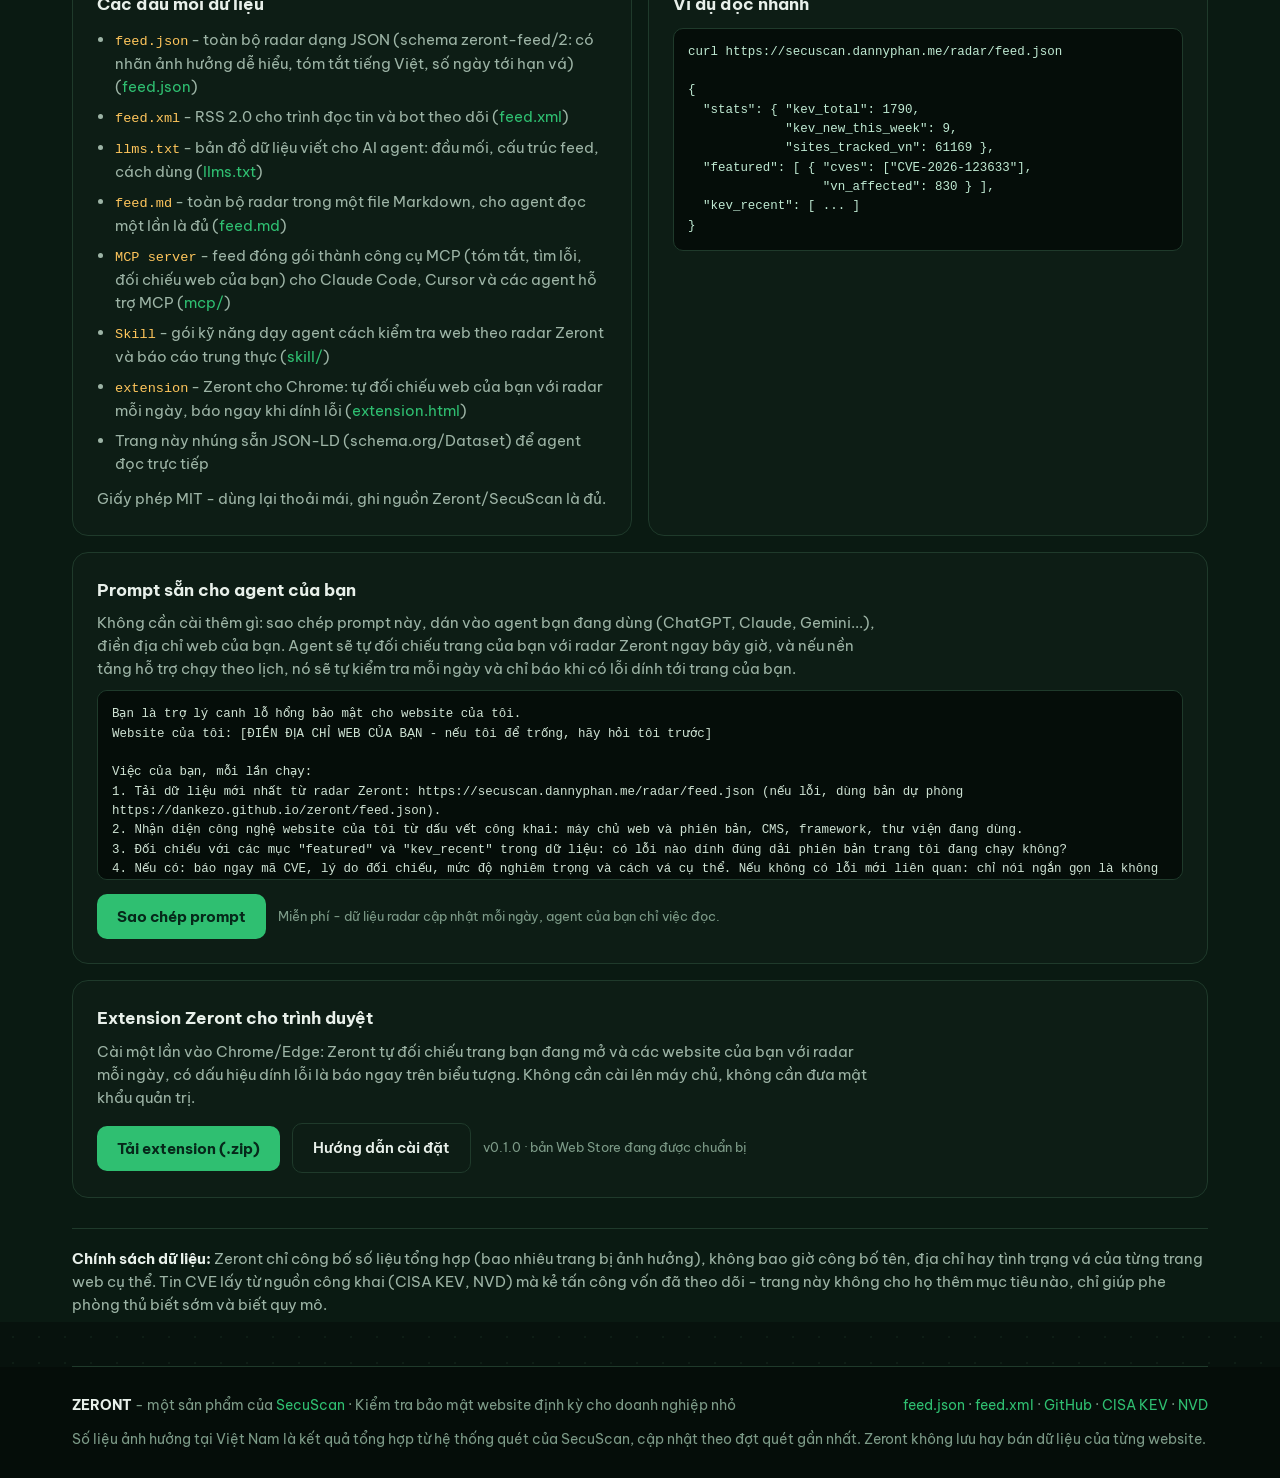
==== commit b9874b84: "Radar background Phase 2 - Tram xanh SecuScan: deep green-ink palette, hero plate, full-bleed sectio" ====
--- a/index.html
+++ b/index.html
@@ -35,21 +35,21 @@
 </script>
 <style>
 :root{
-  --bg:#0a0c0e; --panel:#12161a; --panel2:#171d22; --line:#2a3238;
-  --txt:#eceff1; --mut:#9aa7ad; --dim:#67737b;
+  --bg:#07120d; --panel:#0d1d15; --panel2:#12261b; --line:#1f3a2b;
+  --txt:#e8f0ea; --mut:#9db4a6; --dim:#7d9b88;
   --green:#2fbf71; --amber:#f5a623; --red:#e63946;
   --mono:ui-monospace,'SF Mono',Consolas,monospace;
 }
 *{margin:0;padding:0;box-sizing:border-box}
 html{scroll-behavior:smooth}
-body{background-color:var(--bg);background-image:radial-gradient(rgba(170,190,200,.05) 1px,transparent 1.3px);background-size:26px 26px;color:var(--txt);font-family:'Be Vietnam Pro',system-ui,sans-serif;line-height:1.55;-webkit-font-smoothing:antialiased}
+body{background-color:var(--bg);background-image:radial-gradient(rgba(120,220,160,.06) 1px,transparent 1.3px);background-size:26px 26px;color:var(--txt);font-family:'Be Vietnam Pro',system-ui,sans-serif;line-height:1.55;-webkit-font-smoothing:antialiased;overflow-x:clip}
 a{color:var(--green);text-decoration:none}
 a:hover{text-decoration:underline}
 .wrap{max-width:1180px;margin:0 auto;padding:0 22px}
 .mono{font-family:var(--mono)}
 
 /* header */
-header{border-bottom:1px solid var(--line);position:sticky;top:0;background:rgba(10,12,14,.92);backdrop-filter:blur(8px);z-index:20}
+header{border-bottom:1px solid var(--line);position:sticky;top:0;background:rgba(7,18,13,.92);backdrop-filter:blur(8px);z-index:20}
 .hd{display:flex;align-items:center;justify-content:space-between;gap:16px;padding:13px 0}
 .brand{display:flex;align-items:center;gap:12px;color:var(--txt)}
 .brand:hover{text-decoration:none}
@@ -66,7 +66,7 @@
 .lang button.on{background:var(--green);color:#06281a;font-weight:700}
 
 /* hero */
-.hero{display:grid;grid-template-columns:1.55fr auto;gap:34px;align-items:center;padding:30px 0 20px}
+.hero{display:grid;grid-template-columns:1.55fr auto;gap:34px;align-items:center;padding:38px 34px 30px;margin-top:26px;background:linear-gradient(180deg,rgba(47,191,113,.07),rgba(47,191,113,0) 72%);border:1px solid var(--line);border-radius:18px}
 .kick{color:var(--green);font-family:var(--mono);font-size:.8rem;letter-spacing:.18em;text-transform:uppercase}
 .hero h1{font-size:2rem;line-height:1.18;font-weight:800;margin:10px 0 10px}
 .hero h1 .hl{color:var(--green)}
@@ -101,7 +101,7 @@
 @media (prefers-reduced-motion:reduce){.sweep,.blip{animation:none}}
 
 /* stats */
-.stats{display:grid;grid-template-columns:repeat(4,1fr);background:var(--panel);border:1px solid var(--line);border-radius:14px;overflow:hidden;margin:4px 0 6px}
+.stats{display:grid;grid-template-columns:repeat(4,1fr);background:var(--panel);border:1px solid var(--line);border-radius:14px;overflow:hidden;margin:22px 0 6px}
 .stat{padding:14px 18px;display:flex;flex-direction:column;gap:3px;border-left:1px solid var(--line)}
 .stat:first-child{border-left:0}
 .stat .n{font-family:var(--mono);font-size:1.45rem;font-weight:700;line-height:1}
@@ -134,7 +134,14 @@
 
 /* sections */
 section{padding:38px 0 6px}
-#kev,#sources,#agents{border-top:1px solid rgba(255,255,255,.05);margin-top:30px;padding-top:44px}
+#tracked{border-top:1px solid rgba(255,255,255,.05);margin-top:30px;padding-top:44px}
+#kev,#agents{position:relative;z-index:0;margin-top:38px;padding-top:46px}
+#kev::before,#agents::before{content:'';position:absolute;top:0;bottom:0;left:calc(50% - 50vw);right:calc(50% - 50vw);background:#0a1a12;z-index:-1}
+#sources{margin-top:38px;padding-top:46px}
+#tracked h2::before{content:'01 · ';color:var(--green);font-family:var(--mono)}
+#kev h2::before{content:'02 · ';color:var(--green);font-family:var(--mono)}
+#sources h2::before{content:'03 · ';color:var(--green);font-family:var(--mono)}
+#agents h2::before{content:'04 · ';color:var(--green);font-family:var(--mono)}
 h2{font-size:1.55rem;font-weight:800;margin-bottom:6px}
 .secsub{color:var(--mut);margin-bottom:22px;max-width:72ch}
 
@@ -169,7 +176,7 @@
 .gloss{color:var(--dim);font-size:.83rem;margin:-6px 0 14px;max-width:95ch}
 .gloss b{color:var(--mut)}
 [data-tip]{position:relative}
-[data-tip]:hover::after{content:attr(data-tip);position:absolute;left:0;bottom:calc(100% + 7px);width:250px;background:#1a2126;border:1px solid var(--line);border-radius:8px;padding:8px 11px;font-size:.78rem;font-weight:400;letter-spacing:0;text-transform:none;color:var(--txt);line-height:1.5;z-index:40;white-space:normal;box-shadow:0 8px 24px rgba(0,0,0,.45)}
+[data-tip]:hover::after{content:attr(data-tip);position:absolute;left:0;bottom:calc(100% + 7px);width:250px;background:#12261b;border:1px solid var(--line);border-radius:8px;padding:8px 11px;font-size:.78rem;font-weight:400;letter-spacing:0;text-transform:none;color:var(--txt);line-height:1.5;z-index:40;white-space:normal;box-shadow:0 8px 24px rgba(0,0,0,.45)}
 .row{padding:12px 18px;display:grid;grid-template-columns:112px minmax(0,1fr) 180px auto;gap:16px;align-items:center;border-top:1px solid var(--line);cursor:pointer}
 .row:first-child{border-top:0}
 .row:hover{background:rgba(47,191,113,.06)}
@@ -223,7 +230,7 @@
 .abox p,.abox li{color:var(--mut);font-size:.93rem}
 .abox ul{margin:10px 0 0 18px}
 .abox li{margin-bottom:7px}
-pre{background:#08090b;border:1px solid var(--line);border-radius:10px;padding:14px;font-family:var(--mono);font-size:.78rem;overflow-x:auto;color:#bfe9d2;margin-top:10px}
+pre{background:#050d09;border:1px solid var(--line);border-radius:10px;padding:14px;font-family:var(--mono);font-size:.78rem;overflow-x:auto;color:#bfe9d2;margin-top:10px}
 .ep{font-family:var(--mono);font-size:.85rem;color:#ffc65c}
 
 .promptbox{margin-top:16px;background:var(--panel);border:1px solid var(--line);border-radius:16px;padding:24px}
@@ -238,11 +245,12 @@
 .policy{margin-top:30px;border-top:1px solid var(--line);padding:18px 0 0;color:var(--mut);font-size:.93rem}
 .policy b{color:var(--txt)}
 
-footer{border-top:1px solid var(--line);margin-top:44px;padding:28px 0 40px;color:var(--dim);font-size:.87rem}
+footer{border-top:1px solid var(--line);margin-top:44px;padding:28px 0 40px;color:var(--dim);font-size:.87rem;position:relative;z-index:0}
+footer::before{content:'';position:absolute;top:0;bottom:0;left:calc(50% - 50vw);right:calc(50% - 50vw);background:#050d09;z-index:-1}
 .ft{display:flex;justify-content:space-between;gap:20px;flex-wrap:wrap}
 
 @media (max-width:900px){
-  .hero{grid-template-columns:1fr;padding-top:36px}
+  .hero{grid-template-columns:1fr;padding:26px 18px 22px;margin-top:18px}
   .radarbox{order:-1}.radar{width:232px;height:232px}
   .hero h1{font-size:2rem}
   .stats{grid-template-columns:1fr 1fr}
